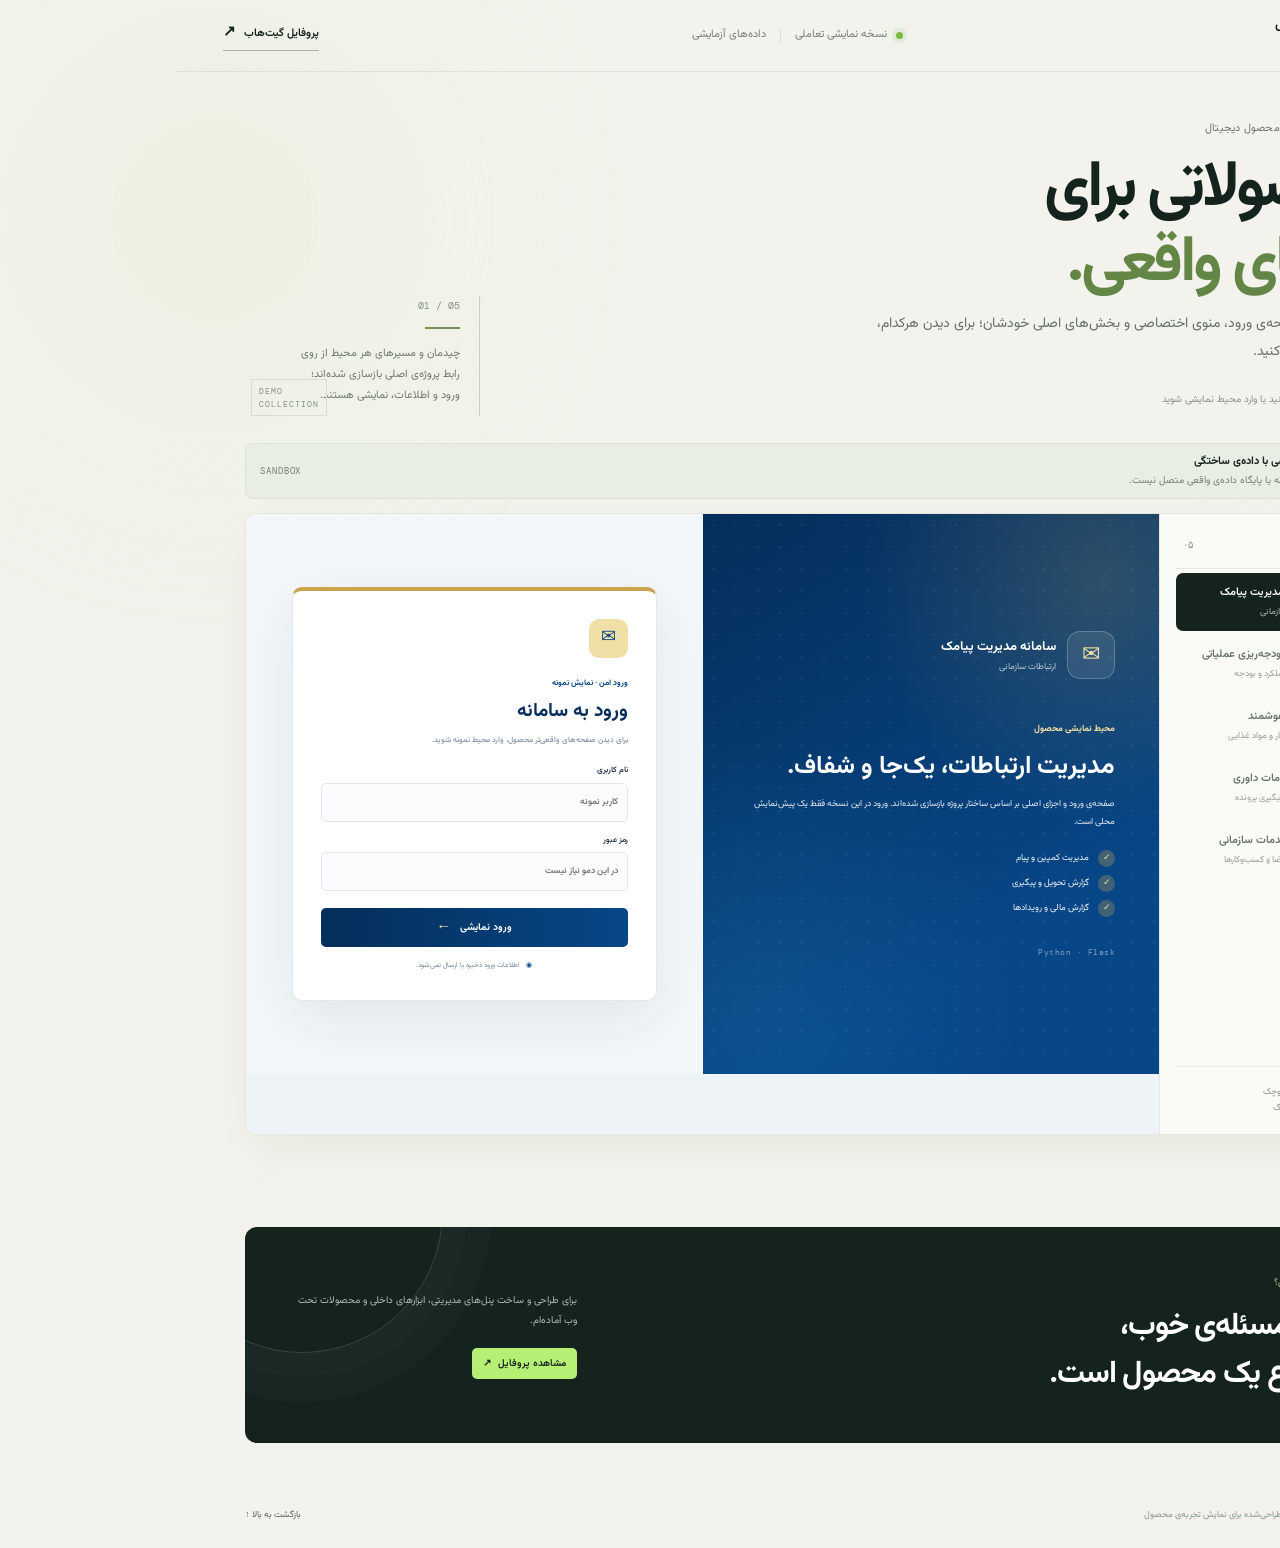
==== index.html @ 7060aea5 "Recreate project-specific portfolio screens" ====
<!doctype html>
<html lang="fa" dir="rtl">
<head>
  <meta charset="utf-8">
  <meta name="viewport" content="width=device-width, initial-scale=1">
  <meta name="theme-color" content="#101a17">
  <meta name="description" content="پنج نمونه دموی تعاملی از داشبورد پیامک، بودجه‌ریزی، عملیات غذا، پیگیری درخواست و پورتال سازمانی.">
  <title>نمونه‌کارهای وب | دموی تعاملی</title>
  <link rel="preconnect" href="https://fonts.googleapis.com">
  <link rel="preconnect" href="https://fonts.gstatic.com" crossorigin>
  <link href="https://fonts.googleapis.com/css2?family=DM+Mono:wght@400;500&family=Vazirmatn:wght@400;500;600;700;800&display=swap" rel="stylesheet">
  <link rel="stylesheet" href="style.css">
</head>
<body>
  <div class="ambient ambient-one"></div><div class="ambient ambient-two"></div>
  <header class="topbar">
    <a class="brand" href="#top" aria-label="صفحه اصلی نمونه‌کارها">
      <span class="brand-mark"><i></i><i></i><i></i></span>
      <span><b>استودیو محصول</b><small>نمونه‌کارهای وب</small></span>
    </a>
    <div class="topbar-meta"><span class="live-dot"></span> نسخه نمایشی تعاملی <span class="top-divider"></span><span>داده‌های آزمایشی</span></div>
    <a class="contact-link" href="https://github.com/mrzroot">پروفایل گیت‌هاب <span>↗</span></a>
  </header>

  <main id="top">
    <section class="intro">
      <div class="intro-copy">
        <div class="eyebrow"><span class="eyebrow-line"></span> طراحی و توسعه محصول دیجیتال</div>
        <h1>محصولاتی برای<br><em>کارهای واقعی.</em></h1>
        <p>پنج محصول با صفحه‌ی ورود، منوی اختصاصی و بخش‌های اصلی خودشان؛ برای دیدن هرکدام، محیطش را انتخاب کنید.</p>
        <div class="intro-foot"><span class="scroll-cue">⌄</span> صفحه‌ی ورود را باز کنید یا وارد محیط نمایشی شوید</div>
      </div>
      <div class="intro-note"><span class="note-index" id="current-index">01 / 05</span><span class="note-rule"></span><p>چیدمان و مسیرهای هر محیط از روی رابط پروژه‌ی اصلی بازسازی شده‌اند؛ ورود و اطلاعات، نمایشی هستند.</p><span class="note-stamp">DEMO<br>COLLECTION</span></div>
    </section>

    <div class="demo-notice"><span class="notice-icon">✳</span><div><b>محیط نمایشی با داده‌ی ساختگی</b><span>به هیچ سامانه یا پایگاه داده‌ی واقعی متصل نیست.</span></div><span class="notice-tag">SANDBOX</span></div>

    <section class="workspace" aria-label="دموهای تعاملی">
      <aside class="project-rail">
        <div class="rail-heading"><span>نمونه‌ها</span><span class="rail-count">۰۵</span></div>
        <nav id="project-nav" aria-label="انتخاب نمونه"></nav>
        <div class="rail-bottom"><span class="rail-star">✳</span><span>یک مجموعه‌ی کوچک<br>از مسئله‌های بزرگ</span></div>
      </aside>
      <section class="showcase" id="showcase" aria-live="polite"></section>
    </section>

    <section class="closing">
      <div><span class="closing-kicker">همکاری بعدی؟</span><h2>یک مسئله‌ی خوب،<br>شروع یک محصول است.</h2></div>
      <div class="closing-side"><p>برای طراحی و ساخت پنل‌های مدیریتی، ابزارهای داخلی و محصولات تحت وب آماده‌ام.</p><a href="https://github.com/mrzroot" class="button button-light">مشاهده پروفایل <span>↗</span></a></div>
    </section>
  </main>
  <footer><span>نمونه‌کارهای وب · ۱۴۰۵</span><span>طراحی‌شده برای نمایش تجربه‌ی محصول</span><a href="#top">بازگشت به بالا ↑</a></footer>
  <script src="app.js"></script>
</body>
</html>
---- style.css ----
:root {
  --ink: #15231f;
  --muted: #77847b;
  --paper: #f3f2ec;
  --line: #e6e8e1;
  --green: #779653;
  --fa: "Vazirmatn", Tahoma, sans-serif;
  --mono: "DM Mono", monospace;
}

* { box-sizing: border-box; }
html { scroll-behavior: smooth; }
body { margin: 0; overflow-x: clip; background: var(--paper); color: var(--ink); font-family: var(--fa); font-size: 14px; line-height: 1.7; }
button, input, select { font: inherit; }
button { color: inherit; }
a { color: inherit; }
.ambient { position: absolute; z-index: -1; pointer-events: none; border-radius: 50%; filter: blur(100px); opacity: .25; }
.ambient-one { width: 430px; height: 430px; background: #d9edc6; top: 5px; left: -175px; }
.ambient-two { width: 320px; height: 320px; background: #dfe9e1; top: 570px; right: -170px; }
.topbar, main, footer { max-width: 1320px; margin-inline: auto; }

.topbar { height: 72px; padding: 0 48px; display: flex; align-items: center; justify-content: space-between; position: relative; z-index: 1; border-bottom: 1px solid rgba(18,32,27,.08); }
.brand { display: flex; gap: 12px; align-items: center; color: var(--ink); text-decoration: none; }
.brand b, .brand small { display: block; }
.brand b { font-size: 13px; line-height: 1.3; }
.brand small { margin-top: 3px; color: var(--muted); font-size: 10px; }
.brand-mark { width: 34px; height: 34px; display: flex; align-items: flex-end; justify-content: center; gap: 3px; padding: 8px; border-radius: 11px; background: var(--ink); }
.brand-mark i { display: block; width: 4px; border-radius: 3px; background: #b5ef74; }
.brand-mark i:nth-child(1) { height: 8px; }
.brand-mark i:nth-child(2) { height: 14px; }
.brand-mark i:nth-child(3) { height: 10px; }
.topbar-meta { display: flex; align-items: center; gap: 9px; color: #718077; font-size: 11px; }
.live-dot { width: 7px; height: 7px; border-radius: 50%; background: #79b841; box-shadow: 0 0 0 4px #e0ebd8; }
.top-divider { width: 1px; height: 14px; margin-inline: 5px; background: #d7ddd4; }
.contact-link { padding-bottom: 5px; border-bottom: 1px solid #a9b5aa; color: var(--ink); font-size: 11px; font-weight: 600; text-decoration: none; }
.contact-link span { margin-right: 5px; font-size: 15px; }

.intro { display: grid; grid-template-columns: 1fr 235px; align-items: end; gap: 50px; padding: 48px 70px 27px; position: relative; }
.eyebrow { display: flex; align-items: center; gap: 9px; color: #6b786e; font-size: 11px; letter-spacing: .02em; }
.eyebrow-line { width: 23px; height: 1px; background: #859485; }
.intro h1 { margin: 13px 0 9px; font-size: clamp(40px,5.2vw,64px); font-weight: 700; letter-spacing: -.055em; line-height: 1.17; }
.intro h1 em { color: #638546; font-style: normal; }
.intro-copy > p { max-width: 520px; margin: 0; color: #647168; font-size: 14px; line-height: 2; }
.intro-foot { display: flex; align-items: center; gap: 10px; margin-top: 16px; color: #879087; font-size: 10px; }
.scroll-cue { color: #68874f; font-size: 20px; }
.intro-note { min-height: 120px; padding: 3px 19px 4px 0; position: relative; border-right: 1px solid #c9d0c7; }
.note-index { display: block; color: #829082; direction: ltr; font: 10px var(--mono); text-align: right; }
.note-rule { display: block; width: 35px; height: 2px; margin: 15px 0; background: #759052; }
.intro-note p { max-width: 165px; margin: 0; color: #6e7a71; font-size: 11px; line-height: 1.9; }
.note-stamp { position: absolute; bottom: 0; left: 6px; padding: 5px 7px; border: 1px solid #d7dcd4; color: #819080; direction: ltr; font: 8px/1.6 var(--mono); letter-spacing: .13em; text-align: left; }
.demo-notice { display: flex; align-items: center; gap: 12px; margin: 0 70px 14px; padding: 9px 14px; border: 1px solid #dce4d7; border-radius: 8px; background: #e9eee4; }
.notice-icon { width: 25px; height: 25px; display: grid; place-items: center; border-radius: 50%; background: #d9e8cb; color: #5f7a43; font-size: 14px; }
.demo-notice b, .demo-notice span { display: block; }
.demo-notice b { font-size: 11px; }
.demo-notice div > span { color: #738070; font-size: 10px; }
.notice-tag { margin-right: auto; color: #718067 !important; font: 9px var(--mono) !important; letter-spacing: .1em; }

.workspace { min-height: 620px; display: grid; grid-template-columns: 225px minmax(0,1fr); overflow: hidden; margin: 0 70px 92px; position: relative; border: 1px solid #e5e7df; border-radius: 12px; background: #fffefa; box-shadow: 0 18px 50px rgba(30,45,34,.045); }
.project-rail { display: flex; flex-direction: column; padding: 22px 16px 18px; border-left: 1px solid var(--line); background: #fafaf6; }
.rail-heading { display: flex; align-items: center; justify-content: space-between; padding: 0 7px 15px; border-bottom: 1px solid var(--line); color: #829087; font-size: 10px; }
.rail-count { direction: ltr; font: 10px var(--mono); }
.project-link { width: 100%; display: flex; align-items: center; gap: 11px; margin-top: 4px; padding: 11px 9px; border: 0; border-radius: 7px; background: none; color: #67736b; cursor: pointer; font: inherit; text-align: right; transition: .18s; }
.project-link:hover { background: #f1f3ed; color: var(--ink); }
.project-link.active { background: var(--ink); color: #fffefa; }
.project-icon { width: 31px; height: 31px; display: grid; flex: 0 0 auto; place-items: center; border-radius: 8px; background: #f0f2eb; font-size: 14px; }
.project-link.active .project-icon { background: #2d3d34; color: #b5ef74; }
.project-link strong, .project-link small { display: block; }
.project-link strong { font-size: 11px; font-weight: 600; }
.project-link small { margin-top: 2px; font-size: 9px; opacity: .68; }
.rail-bottom { display: flex; align-items: center; gap: 10px; margin-top: auto; padding: 17px 7px 0; border-top: 1px solid var(--line); color: #8a968b; font-size: 9px; line-height: 1.8; }
.rail-star { color: #79965b; font-size: 18px; }
.showcase { min-width: 0; padding: 0; background: #fffefa; }

/* Each preview has its own colors, navigation and screen structure, modeled on its source app. */
.product-app { --brand:#074687; --brand-deep:#052e5a; --accent:#c9a44c; --accent-soft:#f0e0a8; --screen:#eef3f8; --panel:#fff; --app-ink:#223143; --app-muted:#718196; --app-line:#e0e7ef; min-height: 620px; overflow: hidden; background: var(--screen); color: var(--app-ink); font-size: 12px; }
.product-app.budget { --brand:#1e3a5f; --brand-deep:#0b1f36; --accent:#c4a35a; --accent-soft:#f4ecd7; --screen:#f4f6f9; --panel:#fff; --app-ink:#1f2937; --app-muted:#687586; --app-line:#e0e5eb; }
.product-app.food { --brand:oklch(.55 .09 185); --brand-deep:oklch(.22 .045 260); --accent:oklch(.78 .12 80); --accent-soft:#f5eedb; --screen:#f4f6f8; --panel:#fff; --app-ink:#202b37; --app-muted:#738091; --app-line:#e0e5eb; }
.product-app.arbitration { --brand:#0b1f36; --brand-deep:#07172a; --accent:#b8972e; --accent-soft:#f7f0dc; --screen:#f4f6f9; --panel:#fff; --app-ink:#202b37; --app-muted:#738091; --app-line:#e0e5eb; }
.product-app.portal { --brand:#315d79; --brand-deep:#1b2e46; --accent:#328f8b; --accent-soft:#e7f1eb; --screen:#f6f6f2; --panel:#fff; --app-ink:#263741; --app-muted:#78858b; --app-line:#e4e7e3; }
.product-header { min-height: 70px; display: flex; align-items: center; gap: 14px; padding: 10px 22px; background: linear-gradient(110deg,var(--brand-deep),var(--brand)); color: #fff; }
.product-brand-copy { min-width: 0; }
.product-brand-copy b, .product-brand-copy small { display: block; }
.product-brand-copy b { font-size: 12px; font-weight: 700; }
.product-brand-copy small { margin-top: 2px; color: #ffffffad; font-size: 9px; }
.product-mark { width: 36px; height: 36px; display: grid; flex: 0 0 auto; place-items: center; border: 1px solid #ffffff3a; border-radius: 10px; background: #ffffff16; color: var(--accent-soft); font-size: 18px; }
.product-header-context { display: flex; align-items: center; gap: 9px; margin-right: auto; }
.top-context-text { color: #ffffffad; font-size: 9px; }
.product-user { display: flex; align-items: center; gap: 8px; margin-right: 16px; }
.product-user b, .product-user small { display: block; }
.product-user b { font-size: 9px; }
.product-user small { color: #ffffffad; font-size: 8px; }
.avatar { width: 28px; height: 28px; display: grid; place-items: center; border-radius: 50%; background: #ffffff20; color: #fff; font-weight: 700; }
.signout-button { margin-right: 8px; padding: 5px 8px; border: 1px solid #ffffff45; border-radius: 5px; background: transparent; color: white; cursor: pointer; font-size: 9px; }
.guest-login { margin-right: auto; }
.app-badge { display: inline-flex; align-items: center; gap: 4px; padding: 4px 8px; border: 1px solid var(--app-line); border-radius: 20px; background: var(--panel); color: var(--app-muted); font-size: 8px; white-space: nowrap; }
.app-badge.demo { border-color: #ffffff36; background: #ffffff14; color: #edf5e9; }
.app-badge.waiting { border-color: #f1e1b9; background: #fff7e7; color: #966d21; }
.sms .product-header { min-height: 80px; border-bottom: 4px solid var(--accent); }
.sms-nav { display: flex; gap: 2px; overflow-x: auto; padding: 0 17px; border-bottom: 1px solid var(--app-line); background: #fff; scrollbar-width: thin; }
.inner-nav-button { display: flex; align-items: center; gap: 8px; border: 0; background: transparent; color: var(--app-muted); cursor: pointer; white-space: nowrap; }
.sms-nav .inner-nav-button { min-height: 45px; padding: 0 13px; border-bottom: 3px solid transparent; font-size: 10px; font-weight: 600; }
.sms-nav .inner-nav-button.selected { border-bottom-color: var(--accent); background: #f8fbfe; color: var(--brand-deep); }
.nav-symbol { width: 17px; display: inline-grid; place-items: center; color: var(--accent); font-size: 12px; }
.internal-layout { display: grid; grid-template-columns: 235px minmax(0,1fr); min-height: 488px; }
.internal-layout:has(.sms-nav) { grid-template-columns: minmax(0,1fr); }
.internal-layout.sms-layout { grid-template-columns: minmax(0,1fr); }
.product-sidebar { display: flex; flex-direction: column; gap: 9px; padding: 16px 12px; border-left: 1px solid var(--app-line); background: #fff; }
.nav-group { padding-bottom: 8px; border-bottom: 1px solid var(--app-line); }
.nav-group h3, .side-caption { margin: 2px 10px 7px; color: var(--app-muted); font-size: 8px; font-weight: 700; }
.product-sidebar .inner-nav-button { width: 100%; min-height: 32px; padding: 6px 9px; border-radius: 5px; text-align: right; font-size: 9px; }
.product-sidebar .inner-nav-button.selected { background: color-mix(in srgb,var(--brand) 9%,white); color: var(--brand); font-weight: 700; }
.product-sidebar .inner-nav-button.selected .nav-symbol { color: var(--brand); }
.sidebar-demo-note { margin-top: auto; padding: 9px; border: 1px solid var(--app-line); border-radius: 6px; background: var(--screen); }
.sidebar-demo-note p { margin: 6px 0 0; color: var(--app-muted); font-size: 8px; line-height: 1.7; }
.food-sidebar { gap: 2px; }
.side-caption { margin-bottom: 7px; }
.internal-main { min-width: 0; padding: 22px; }
.app-page-title { display: flex; align-items: flex-end; justify-content: space-between; gap: 16px; margin-bottom: 17px; }
.page-kicker { color: var(--brand); font-size: 8px; font-weight: 700; }
.app-page-title h1, .public-module h1 { margin: 3px 0; color: var(--brand-deep); font-size: 19px; font-weight: 700; letter-spacing: -.025em; }
.app-page-title p, .public-module > p { margin: 0; color: var(--app-muted); font-size: 9px; }
.page-actions { display: flex; align-items: center; justify-content: flex-end; gap: 6px; flex-wrap: wrap; }
.app-action { display: inline-flex; align-items: center; justify-content: center; gap: 8px; min-height: 31px; padding: 7px 11px; border: 0; border-radius: 5px; background: var(--brand); color: #fff; cursor: pointer; font-size: 9px; font-weight: 600; transition: .15s; }
.app-action:hover { background: var(--brand-deep); transform: translateY(-1px); }
.app-action span { color: var(--accent-soft); font-size: 12px; }
.app-stat-grid { display: grid; grid-template-columns: repeat(4,minmax(0,1fr)); gap: 9px; margin-bottom: 13px; }
.app-stat { min-height: 87px; padding: 10px 12px; overflow: hidden; position: relative; border: 1px solid var(--app-line); border-radius: 6px; background: var(--panel); }
.app-stat > span, .app-stat > b, .app-stat > small { display: block; position: relative; z-index: 1; }
.app-stat > span { color: var(--app-muted); font-size: 8px; }
.app-stat > b { margin-top: 4px; color: var(--brand-deep); font-size: 20px; font-weight: 700; line-height: 1.3; }
.app-stat > small { margin-top: 2px; color: var(--app-muted); font-size: 8px; }
.stat-spark { width: 28px; height: 28px; position: absolute !important; bottom: -12px; left: -5px; border: 6px solid color-mix(in srgb,var(--accent) 25%,white); border-radius: 50%; opacity: .7; }
.spark-1 { left: 14px; bottom: -18px; }
.spark-2 { left: -15px; bottom: 15px; }
.spark-3 { left: 10px; bottom: 5px; }
.app-content-grid { display: grid; grid-template-columns: minmax(0,1.25fr) minmax(220px,.75fr); align-items: start; gap: 12px; }
.app-content-grid.wide-left { grid-template-columns: minmax(0,1.5fr) minmax(220px,.7fr); }
.app-column { display: grid; gap: 12px; }
.app-panel { min-width: 0; overflow: hidden; border: 1px solid var(--app-line); border-radius: 6px; background: var(--panel); }
.app-panel-head { min-height: 39px; display: flex; align-items: center; justify-content: space-between; gap: 8px; padding: 8px 11px; border-bottom: 1px solid var(--app-line); }
.app-panel-head h3 { margin: 0; color: var(--brand-deep); font-size: 9px; font-weight: 700; }
.app-panel-head .app-badge { font-size: 7px; }
.panel-more { border: 0; background: transparent; color: var(--brand); cursor: pointer; font-size: 8px; }
.panel-more span { margin-right: 5px; color: var(--accent); }
.responsive-table { width: 100%; overflow-x: auto; }
table { width: 100%; border-collapse: collapse; text-align: right; white-space: nowrap; }
th, td { padding: 9px 11px; border-bottom: 1px solid var(--app-line); }
th { background: color-mix(in srgb,var(--screen) 62%,white); color: var(--app-muted); font-size: 7px; font-weight: 600; }
td { color: var(--app-ink); font-size: 8px; }
td strong { color: var(--brand-deep); font-weight: 600; }
tbody tr:last-child td { border-bottom: 0; }
.chart-panel { padding-bottom: 9px; }
.chart-summary { display: flex; align-items: baseline; justify-content: space-between; gap: 7px; padding: 10px 11px 0; }
.chart-summary b { color: var(--brand-deep); font-size: 19px; }
.chart-summary span { color: #69814e; font-size: 7px; }
.chart-bars { height: 86px; display: flex; align-items: end; gap: 5px; margin: 9px 12px 0; padding: 0 2px; border-bottom: 1px solid var(--app-line); }
.chart-bars i { flex: 1; min-height: 6px; border-radius: 3px 3px 0 0; background: color-mix(in srgb,var(--brand) 18%,white); }
.chart-bars .bar-1 { background: color-mix(in srgb,var(--accent) 50%,white); }
.chart-bars .bar-2 { background: color-mix(in srgb,var(--brand) 38%,white); }
.chart-bars .bar-3 { background: var(--brand); }
.chart-days { display: flex; justify-content: space-between; padding: 4px 12px 0; color: var(--app-muted); font-size: 7px; }
.quick-kpi { display: grid; gap: 9px; padding: 13px; }
.quick-kpi b { display: flex; justify-content: space-between; color: var(--app-muted); font-size: 8px; }
.quick-kpi strong { color: var(--brand-deep); }
.meter { height: 6px; overflow: hidden; border-radius: 5px; background: var(--screen); }
.meter i { height: 100%; display: block; border-radius: inherit; background: var(--brand); }
.gold-meter i { background: var(--accent); }
.hierarchy { padding-bottom: 13px; }
.tree-row { display: flex; align-items: center; gap: 9px; margin: 9px 13px; padding: 8px; border: 1px solid var(--app-line); border-radius: 5px; background: var(--screen); font-size: 8px; }
.tree-row span { width: 19px; height: 19px; display: grid; place-items: center; border-radius: 50%; background: var(--brand); color: white; font: 8px var(--mono); }
.tree-row b { color: var(--brand-deep); font-weight: 600; }
.tree-row em { margin-right: auto; color: var(--app-muted); font-size: 7px; font-style: normal; }
.level-2 { margin-right: 29px; }.level-3 { margin-right: 46px; }.level-4 { margin-right: 63px; }.level-5 { margin-right: 80px; }
.table-tools { padding: 9px 11px; border-top: 1px solid var(--app-line); }
.sample-footnote { margin-top: 12px; color: var(--app-muted); font-size: 8px; }
.app-footer { display: flex; justify-content: space-between; gap: 12px; padding: 9px 17px; border-top: 1px solid var(--app-line); color: var(--app-muted); font-size: 8px; }
.demo-form { padding-bottom: 13px; }
.form-grid { display: grid; grid-template-columns: repeat(2,minmax(0,1fr)); gap: 10px; padding: 14px; }
.field { display: flex; flex-direction: column; gap: 5px; color: var(--app-ink); font-size: 8px; text-align: right; }
.field input, .field select { width: 100%; min-height: 34px; padding: 7px 9px; border: 1px solid var(--app-line); border-radius: 5px; outline: none; background: #fff; color: var(--app-ink); font-size: 9px; }
.field input:focus, .field select:focus { border-color: var(--accent); box-shadow: 0 0 0 3px color-mix(in srgb,var(--accent) 17%,transparent); }
.demo-form > .app-action { margin-right: 14px; }

.login-screen { min-height: 560px; display: grid; grid-template-columns: 1fr 1fr; background: var(--screen); }
.login-showcase { min-height: 560px; display: flex; flex-direction: column; align-items: flex-start; justify-content: center; padding: 48px 44px; position: relative; overflow: hidden; background: radial-gradient(circle at 12% 88%,#166ca455,transparent 42%),radial-gradient(circle at 88% 12%,#c9a44c33,transparent 38%),linear-gradient(150deg,var(--brand-deep),var(--brand) 73%); color: #fff; }
.login-showcase:before { content: ""; position: absolute; inset: 0; background-image: radial-gradient(rgba(255,255,255,.07) 1px,transparent 1px); background-size: 22px 22px; pointer-events: none; }
.login-showcase > * { position: relative; }
.login-identity { display: flex; align-items: center; gap: 11px; margin-bottom: 43px; }
.login-identity .product-mark { width: 48px; height: 48px; border-radius: 13px; font-size: 22px; }
.login-identity .product-brand-copy b { color: white; font-size: 13px; }
.login-identity .product-brand-copy small { color: #ffffffb3; font-size: 9px; }
.login-eyebrow { color: var(--accent-soft); font-size: 9px; font-weight: 700; }
.login-showcase h2 { max-width: 400px; margin: 9px 0 8px; color: #fff; font-size: 25px; line-height: 1.6; }
.login-showcase > p { max-width: 420px; margin: 0; color: #e5edf2; font-size: 9px; line-height: 2; }
.login-showcase ul { display: grid; gap: 8px; margin: 19px 0 0; padding: 0; list-style: none; color: #f1f5f6; font-size: 9px; }
.login-showcase li { display: flex; align-items: center; gap: 9px; }
.login-showcase li i { width: 17px; height: 17px; display: grid; place-items: center; border-radius: 50%; background: color-mix(in srgb,var(--accent) 30%,transparent); color: var(--accent-soft); font-size: 9px; font-style: normal; }
.login-watermark { margin-top: 30px; color: #ffffff80; direction: ltr; font: 8px var(--mono); letter-spacing: .06em; }
.login-form-side { display: grid; place-items: center; padding: 30px; background: color-mix(in srgb,var(--screen) 70%,white); }
.login-card { width: min(100%,365px); padding: 28px; border: 1px solid var(--app-line); border-top: 4px solid var(--accent); border-radius: 10px; background: white; box-shadow: 0 18px 55px rgba(20,39,61,.08); }
.login-card-icon { width: 39px; height: 39px; display: grid; place-items: center; margin-bottom: 14px; border-radius: 10px; background: var(--accent-soft); color: var(--brand); font-size: 18px; }
.form-kicker { color: var(--brand); font-size: 8px; font-weight: 700; }
.login-card h2 { margin: 4px 0; color: var(--brand-deep); font-size: 19px; }
.form-subtitle { margin: 0 0 17px; color: var(--app-muted); font-size: 8px; line-height: 1.8; }
.login-card .field { gap: 5px; margin-top: 12px; font-size: 8px; font-weight: 600; }
.login-card .field input { min-height: 39px; background: #fbfcfd; font-size: 9px; }
.remember-line { display: flex; align-items: center; gap: 6px; margin: 12px 0; color: var(--app-muted); font-size: 8px; }
.remember-line a { margin-right: auto; color: var(--brand); text-decoration: none; }
.remember-line input { accent-color: var(--brand); }
.app-primary { width: 100%; min-height: 39px; display: flex; align-items: center; justify-content: center; gap: 9px; margin-top: 17px; border: 0; border-radius: 5px; background: linear-gradient(90deg,var(--brand-deep),var(--brand)); color: #fff; cursor: pointer; font-size: 10px; font-weight: 700; }
.app-primary span { color: var(--accent-soft); font-size: 15px; }
.login-safe { display: flex; justify-content: center; gap: 6px; margin-top: 13px; color: var(--app-muted); font-size: 7px; }
.login-safe span { color: var(--brand); }
.login-mobile-brand { display: none; }
.text-button { width: 100%; margin-top: 12px; border: 0; background: transparent; color: var(--brand); cursor: pointer; font-size: 8px; }
.budget .login-showcase { background: radial-gradient(circle at 15% 90%,#9b813c3a,transparent 38%),linear-gradient(150deg,#0b1f36,#1e3a5f 70%,#31577b); }
.budget .login-form-side { background: #f4f6f9; }
.food .login-showcase { background: radial-gradient(circle at 80% 15%,#b8a05e3a,transparent 35%),linear-gradient(155deg,#13242d,#174f54 80%); }

.public-nav { display: flex; align-items: center; gap: 2px; min-height: 48px; overflow-x: auto; padding: 4px 14px; border-bottom: 1px solid var(--app-line); background: #fff; scrollbar-width: thin; }
.public-nav-link { flex: 0 0 auto; padding: 8px 10px; border: 0; border-radius: 4px; background: transparent; color: var(--app-muted); cursor: pointer; font-size: 8px; white-space: nowrap; }
.public-nav-link:hover, .public-nav-link.active { background: var(--accent-soft); color: var(--brand-deep); }
.public-nav-login, .public-nav-cta, .portal-login { flex: 0 0 auto; padding: 7px 10px; border: 1px solid var(--accent); border-radius: 5px; background: white; color: var(--brand); cursor: pointer; font-size: 8px; white-space: nowrap; }
.public-nav-login { margin-right: auto; }
.public-nav-cta, .portal-login { border-color: var(--brand); background: var(--brand); color: white; }
.public-page { min-height: 445px; }
.app-footer { margin-top: auto; }
.arbitration .product-header { min-height: 58px; }
.arbitration-nav { padding-inline: 12px; }
.portal .product-header { min-height: 74px; }
.portal-nav { display: flex; align-items: center; gap: 3px; min-height: 50px; overflow: visible; padding: 3px 13px; border-bottom: 1px solid var(--app-line); background: #fff; }
.mega-group { position: relative; }
.mega-group summary { padding: 8px 9px; border-radius: 4px; color: var(--app-ink); cursor: pointer; font-size: 8px; list-style: none; white-space: nowrap; }
.mega-group summary::-webkit-details-marker { display: none; }
.mega-group summary span { margin-right: 4px; color: var(--accent); }
.mega-group[open] summary { background: var(--accent-soft); color: var(--brand); }
.mega-menu { min-width: 250px; max-height: 290px; overflow-y: auto; position: absolute; z-index: 4; top: 35px; right: 0; padding: 9px; border: 1px solid var(--app-line); border-radius: 6px; background: white; box-shadow: 0 14px 30px #14222c20; }
.mega-menu > b { display: block; padding: 5px 7px 7px; color: var(--brand); font-size: 9px; }
.mega-menu button { width: 100%; display: flex; align-items: center; justify-content: space-between; gap: 14px; padding: 7px; border: 0; border-radius: 4px; background: transparent; color: var(--app-ink); cursor: pointer; font-size: 8px; text-align: right; }
.mega-menu button:hover { background: var(--screen); }
.mega-menu button span { color: var(--accent); }
.portal-login { margin-right: auto; }
.portal .public-page { padding: 0 20px 25px; }
.arbitration .public-page { padding: 0 17px 22px; }
.arbitration-hero { min-height: 300px; display: grid; grid-template-columns: 1.15fr .85fr; position: relative; overflow: hidden; background: var(--brand-deep); color: white; }
.hero-copy { align-self: center; padding: 35px 34px; position: relative; z-index: 1; }
.hero-kicker, .portal-kicker { color: var(--accent); font-size: 8px; font-weight: 700; letter-spacing: .04em; }
.hero-copy h1, .portal-hero h1 { margin: 7px 0 9px; color: white; font-size: clamp(23px,3vw,36px); line-height: 1.5; letter-spacing: -.04em; }
.hero-copy h1 em { color: #d5bb70; font-style: normal; }
.hero-copy > p, .portal-hero-copy > p { max-width: 380px; margin: 0; color: #d3dce3; font-size: 9px; line-height: 2; }
.hero-actions { display: flex; align-items: center; gap: 8px; flex-wrap: wrap; margin-top: 17px; }
.gold-button, .outline-button, .portal-hero-button, .portal-hero-secondary { min-height: 33px; padding: 7px 12px; border: 1px solid var(--accent); border-radius: 4px; cursor: pointer; font-size: 8px; }
.gold-button, .portal-hero-button { background: var(--accent); color: var(--brand-deep); font-weight: 700; }
.outline-button, .portal-hero-secondary { background: transparent; color: white; }
.hero-caption { margin-top: 19px; color: #ffffff82; font-size: 7px; }
.hero-visual { min-height: 300px; display: grid; place-items: center; position: relative; overflow: hidden; background: linear-gradient(145deg,#102d46,#163a59); }
.hero-visual:before, .hero-visual:after { content: ""; width: 280px; height: 280px; position: absolute; border: 1px solid #b8972e36; border-radius: 50%; }
.hero-visual:after { width: 220px; height: 220px; }
.hero-arch { width: 146px; height: 188px; display: flex; align-items: center; justify-content: center; position: relative; z-index: 1; border: 1px solid #d0b15499; border-radius: 80px 80px 5px 5px; background: linear-gradient(165deg,#ffffff10,#ffffff02); color: #e8d693; }
.hero-arch > span { font: 11px/1.8 var(--mono); letter-spacing: .15em; text-align: center; }
.hero-arch > i { width: 44px; height: 1px; position: absolute; top: 50%; background: var(--accent); }
.hero-arch > b { position: absolute; top: 23px; right: -15px; width: 29px; height: 29px; display: grid; place-items: center; border: 1px solid var(--accent); border-radius: 50%; background: var(--brand-deep); font: 8px var(--mono); }
.hero-arch > small { position: absolute; bottom: 18px; color: #ffffffa6; font: 7px var(--fa); }
.hero-visual-tag { position: absolute; left: 23px; bottom: 26px; color: #ffffff88; font-size: 8px; line-height: 1.8; }
.hero-visual-tag b { color: white; }
.public-stat-row { padding: 12px 0 10px; }
.public-stat-row .app-stat { min-height: 74px; border: 0; border-radius: 0; background: transparent; }
.public-stat-row .app-stat + .app-stat { border-right: 1px solid var(--app-line); }
.public-intro { display: grid; grid-template-columns: 1fr 1fr; gap: 25px; padding: 17px 18px; border-top: 1px solid var(--app-line); }
.public-intro h2, .section-heading h2 { margin: 4px 0 0; color: var(--brand-deep); font-size: 18px; line-height: 1.6; }
.public-intro p { margin: 0 0 7px; color: var(--app-muted); font-size: 8px; line-height: 2; }
.inline-link { padding: 3px 0; border: 0; background: transparent; color: var(--brand); cursor: pointer; font-size: 8px; font-weight: 700; }
.portal-hero { min-height: 276px; display: grid; grid-template-columns: 1.05fr .95fr; overflow: hidden; margin-top: 14px; border-radius: 7px; background: linear-gradient(110deg,#102b3a,#17475a 65%,#245c69); color: white; }
.portal-hero-copy { align-self: center; padding: 30px 31px; position: relative; z-index: 1; }
.portal-hero h1 { font-size: clamp(23px,3vw,34px); }
.portal-hero h1 em { color: #cde8de; font-style: normal; }
.portal-hero .hero-actions { margin-top: 15px; }
.portal-hero-secondary { border-color: #ffffff59; }
.portal-hero-art { display: grid; place-items: center; position: relative; overflow: hidden; background: radial-gradient(circle at 50% 50%,#318b8a55,transparent 55%); }
.art-grid { position: absolute; inset: 0; opacity: .17; background-image: linear-gradient(#ffffff33 1px,transparent 1px),linear-gradient(90deg,#ffffff33 1px,transparent 1px); background-size: 34px 34px; mask-image: radial-gradient(ellipse,#000 15%,transparent 76%); }
.portal-orb { position: absolute; border: 1px solid #d0b15488; border-radius: 50%; }
.orb-a { width: 188px; height: 188px; }
.orb-b { width: 142px; height: 142px; border-color: #d7f3e766; }
.orb-c { width: 72px; height: 72px; background: #b3d9cf22; box-shadow: 0 0 50px #a3d8c366; }
.portal-art-label { position: relative; z-index: 1; color: #dcebe8; font-size: 16px; line-height: 1.6; text-align: center; }
.portal-art-label small, .portal-art-label b { display: block; }
.portal-art-label small { margin-bottom: 8px; color: #d0b154; direction: ltr; font: 7px var(--mono); letter-spacing: .15em; }
.portal-art-label b { font-weight: 600; }
.portal-shortcuts { display: grid; grid-template-columns: repeat(4,1fr); gap: 8px; margin: 12px 0 24px; }
.shortcut-card { min-height: 55px; display: flex; align-items: center; gap: 8px; padding: 9px; border: 1px solid var(--app-line); border-radius: 5px; background: white; cursor: pointer; text-align: right; }
.shortcut-card i { width: 27px; height: 27px; display: grid; place-items: center; border-radius: 5px; background: var(--accent-soft); color: var(--brand); font-size: 13px; font-style: normal; }
.shortcut-card span { color: var(--app-ink); font-size: 8px; }
.shortcut-card b { margin-right: auto; color: var(--accent); font-size: 11px; }
.portal-news { padding-bottom: 12px; }
.section-heading { display: flex; align-items: end; justify-content: space-between; gap: 10px; margin-bottom: 9px; }
.section-heading h2 { font-size: 15px; }
.public-cards { display: grid; grid-template-columns: repeat(3,minmax(0,1fr)); gap: 9px; margin-top: 16px; }
.public-card { min-width: 0; padding: 13px; border: 1px solid var(--app-line); border-radius: 6px; background: white; }
.public-card > span { color: var(--brand); font-size: 7px; }
.public-card h3 { margin: 7px 0 4px; color: var(--brand-deep); font-size: 10px; }
.public-card p { margin: 0 0 7px; color: var(--app-muted); font-size: 8px; line-height: 1.9; }
.public-module { max-width: 900px; margin: 0 auto; padding: 25px 10px; }
.public-module h1 { font-size: 22px; }
.public-module > p { margin: 3px 0 14px; font-size: 9px; line-height: 1.9; }
.public-module > .app-panel { margin-top: 14px; }
.public-module .app-stat-grid { margin: 14px 0; }
.public-module .app-content-grid { margin-top: 14px; }
.public-form { max-width: 480px; display: grid; gap: 10px; padding: 16px; }
.public-form .field { gap: 5px; }
.public-form .field input { min-height: 37px; }
.public-form .app-action { justify-self: start; margin-top: 4px; }
.fee-layout { display: grid; grid-template-columns: 1fr 1fr; gap: 12px; }
.fee-layout .demo-form { display: grid; gap: 12px; padding: 15px; }
.fee-result { display: flex; flex-direction: column; align-items: center; justify-content: center; min-height: 145px; color: var(--app-muted); text-align: center; }
.fee-result strong { margin: 7px 0; color: var(--brand); font-size: 23px; }
.fee-result small { max-width: 210px; font-size: 8px; }
.public-module .app-page-title { margin-top: 5px; }
.public-module .app-content-grid .app-panel { align-self: start; }
.public-module .page-actions { margin-top: 12px; }

.workspace-toast { position: fixed; z-index: 10; bottom: 25px; left: 50%; padding: 10px 17px; border-radius: 6px; background: #15221c; color: white; font-size: 10px; opacity: 0; pointer-events: none; box-shadow: 0 8px 24px #14221c33; transform: translate(-50%,15px); transition: .22s; }
.workspace-toast.show { opacity: 1; transform: translate(-50%,0); }
.closing { display: grid; grid-template-columns: 1fr 280px; align-items: center; gap: 40px; overflow: hidden; margin: 0 70px 65px; padding: 44px 52px; position: relative; border-radius: 12px; background: var(--ink); color: white; }
.closing:after { content: ""; width: 280px; height: 280px; position: absolute; top: -156px; left: -84px; border: 1px solid #38463c; border-radius: 50%; box-shadow: 0 0 0 24px #ffffff04,0 0 0 49px #ffffff04; }
.closing-kicker { color: #accc89; font-size: 10px; }
.closing h2 { margin: 8px 0 0; font-size: 31px; letter-spacing: -.04em; line-height: 1.55; }
.closing-side { position: relative; z-index: 1; }
.closing-side p { margin: 0 0 17px; color: #b0bbb1; font-size: 10px; line-height: 2; }
.button { display: inline-flex; align-items: center; justify-content: center; gap: 7px; padding: 8px 11px; border: 0; border-radius: 5px; cursor: pointer; font: 600 10px var(--fa); }
.button-light { background: #b5ef74; color: var(--ink); text-decoration: none; }
footer { display: flex; align-items: center; gap: 24px; padding: 0 70px 25px; color: #8b958b; font-size: 9px; }
footer a { margin-right: auto; color: #57665a; text-decoration: none; }

@media (max-width: 1000px) {
  .topbar { padding-inline: 26px; }
  .intro { padding: 62px 35px 36px; }
  .demo-notice { margin-inline: 35px; }
  .workspace { margin-inline: 35px; grid-template-columns: 185px minmax(0,1fr); }
  .project-rail { padding-inline: 12px; }
  .internal-layout { grid-template-columns: 200px minmax(0,1fr); }
  .internal-main { padding: 17px; }
  .app-stat-grid { grid-template-columns: repeat(2,minmax(0,1fr)); }
  .closing { margin-inline: 35px; padding: 38px; }
  footer { padding-inline: 35px; }
}

@media (max-width: 720px) {
  .topbar { height: 68px; padding-inline: 18px; }
  .topbar-meta { display: none; }
  .contact-link { font-size: 10px; }
  .intro { display: block; padding: 48px 22px 27px; }
  .intro h1 { font-size: 51px; }
  .intro-copy > p { font-size: 12px; }
  .intro-note { display: none; }
  .demo-notice { margin: 0 16px 15px; padding: 10px 11px; }
  .demo-notice div > span { font-size: 9px; }
  .workspace { display: block; min-height: 0; margin: 0 12px 58px; }
  .project-rail { padding: 10px 12px 8px; border: 0; border-bottom: 1px solid var(--line); }
  .rail-heading, .rail-bottom { display: none; }
  #project-nav { display: flex; gap: 5px; overflow: auto; scrollbar-width: none; }
  #project-nav::-webkit-scrollbar { display: none; }
  .project-link { width: auto; flex: 0 0 auto; gap: 7px; margin: 0; padding: 7px 9px; }
  .project-icon { width: 27px; height: 27px; font-size: 12px; }
  .project-link strong { font-size: 9px; }
  .project-link small { display: none; }
  .product-app { min-height: 600px; }
  .product-header { min-height: 61px; gap: 8px; padding-inline: 12px; }
  .product-mark { width: 31px; height: 31px; }
  .product-brand-copy b { font-size: 9px; }
  .product-brand-copy small { font-size: 7px; }
  .top-context-text, .product-user small { display: none; }
  .product-user { margin-right: 3px; }
  .product-user b { font-size: 8px; }
  .avatar { width: 24px; height: 24px; }
  .signout-button { margin-right: 1px; padding: 4px 6px; font-size: 7px; }
  .guest-login { margin-right: auto; }
  .app-badge { padding: 3px 6px; font-size: 7px; }
  .sms-nav { padding-inline: 6px; }
  .sms-nav .inner-nav-button { min-height: 40px; gap: 5px; padding-inline: 8px; font-size: 8px; }
  .internal-layout { grid-template-columns: minmax(0,1fr); }
  .product-sidebar { display: flex; flex-direction: row; gap: 4px; overflow-x: auto; padding: 8px; border-left: 0; border-bottom: 1px solid var(--app-line); scrollbar-width: thin; }
  .nav-group { display: contents; }
  .nav-group h3, .side-caption, .sidebar-demo-note { display: none; }
  .product-sidebar .inner-nav-button { width: auto; min-height: 30px; flex: 0 0 auto; gap: 5px; padding: 5px 7px; font-size: 8px; }
  .product-sidebar .nav-symbol { width: 12px; }
  .internal-main { padding: 14px 11px; }
  .app-page-title { align-items: flex-start; flex-direction: column; gap: 8px; }
  .app-page-title h1 { font-size: 16px; }
  .app-content-grid, .app-content-grid.wide-left { grid-template-columns: minmax(0,1fr); }
  .app-stat-grid { gap: 6px; }
  .app-stat { min-height: 72px; padding: 8px; }
  .app-stat > b { font-size: 17px; }
  .login-screen { min-height: 0; grid-template-columns: minmax(0,1fr); }
  .login-showcase { min-height: 218px; padding: 20px; }
  .login-identity { margin-bottom: 19px; }
  .login-identity .product-mark { width: 37px; height: 37px; font-size: 16px; }
  .login-showcase h2 { margin: 5px 0; font-size: 18px; }
  .login-showcase > p { max-width: 480px; font-size: 8px; }
  .login-showcase ul { grid-template-columns: repeat(3,1fr); gap: 6px; margin-top: 10px; font-size: 7px; }
  .login-showcase li { gap: 5px; }
  .login-showcase li i { width: 14px; height: 14px; flex: 0 0 auto; font-size: 7px; }
  .login-watermark { margin-top: 11px; font-size: 7px; }
  .login-form-side { padding: 15px; }
  .login-card { padding: 21px; }
  .public-nav { min-height: 42px; padding-inline: 5px; }
  .public-nav-link { padding: 7px; font-size: 7px; }
  .public-nav-login, .public-nav-cta, .portal-login { padding: 6px 7px; font-size: 7px; }
  .portal-nav { gap: 0; overflow-x: auto; padding: 3px 5px; }
  .mega-group summary { padding: 7px 6px; font-size: 7px; }
  .mega-menu { position: fixed; top: 145px; right: 14px; left: 14px; max-height: 62vh; }
  .portal .public-page, .arbitration .public-page { padding-inline: 10px; }
  .arbitration-hero, .portal-hero { min-height: 0; grid-template-columns: 1fr; }
  .hero-copy, .portal-hero-copy { padding: 23px 19px; }
  .hero-copy h1, .portal-hero h1 { font-size: 25px; }
  .hero-visual { min-height: 180px; }
  .hero-arch { width: 105px; height: 130px; }
  .hero-visual:before { width: 210px; height: 210px; }
  .hero-visual:after { width: 165px; height: 165px; }
  .portal-hero-art { min-height: 171px; }
  .orb-a { width: 145px; height: 145px; }.orb-b { width: 112px; height: 112px; }
  .portal-shortcuts { grid-template-columns: repeat(2,1fr); }
  .public-cards { grid-template-columns: minmax(0,1fr); }
  .public-intro, .fee-layout { grid-template-columns: minmax(0,1fr); gap: 12px; }
  .closing { display: block; margin: 0 12px 45px; padding: 30px 24px; }
  .closing h2 { font-size: 26px; }
  .closing-side { margin-top: 15px; }
  footer { flex-wrap: wrap; gap: 10px; padding: 0 18px 20px; font-size: 8px; }
  footer a { margin-right: auto; }
}

@media (max-width: 390px) {
  .project-link { padding: 6px; }
  .project-link strong { font-size: 8px; }
  .project-icon { width: 24px; height: 24px; }
  .login-showcase ul { grid-template-columns: 1fr; }
  .login-showcase { min-height: 248px; }
  .login-card { padding: 18px; }
  th, td { padding: 8px; }
}
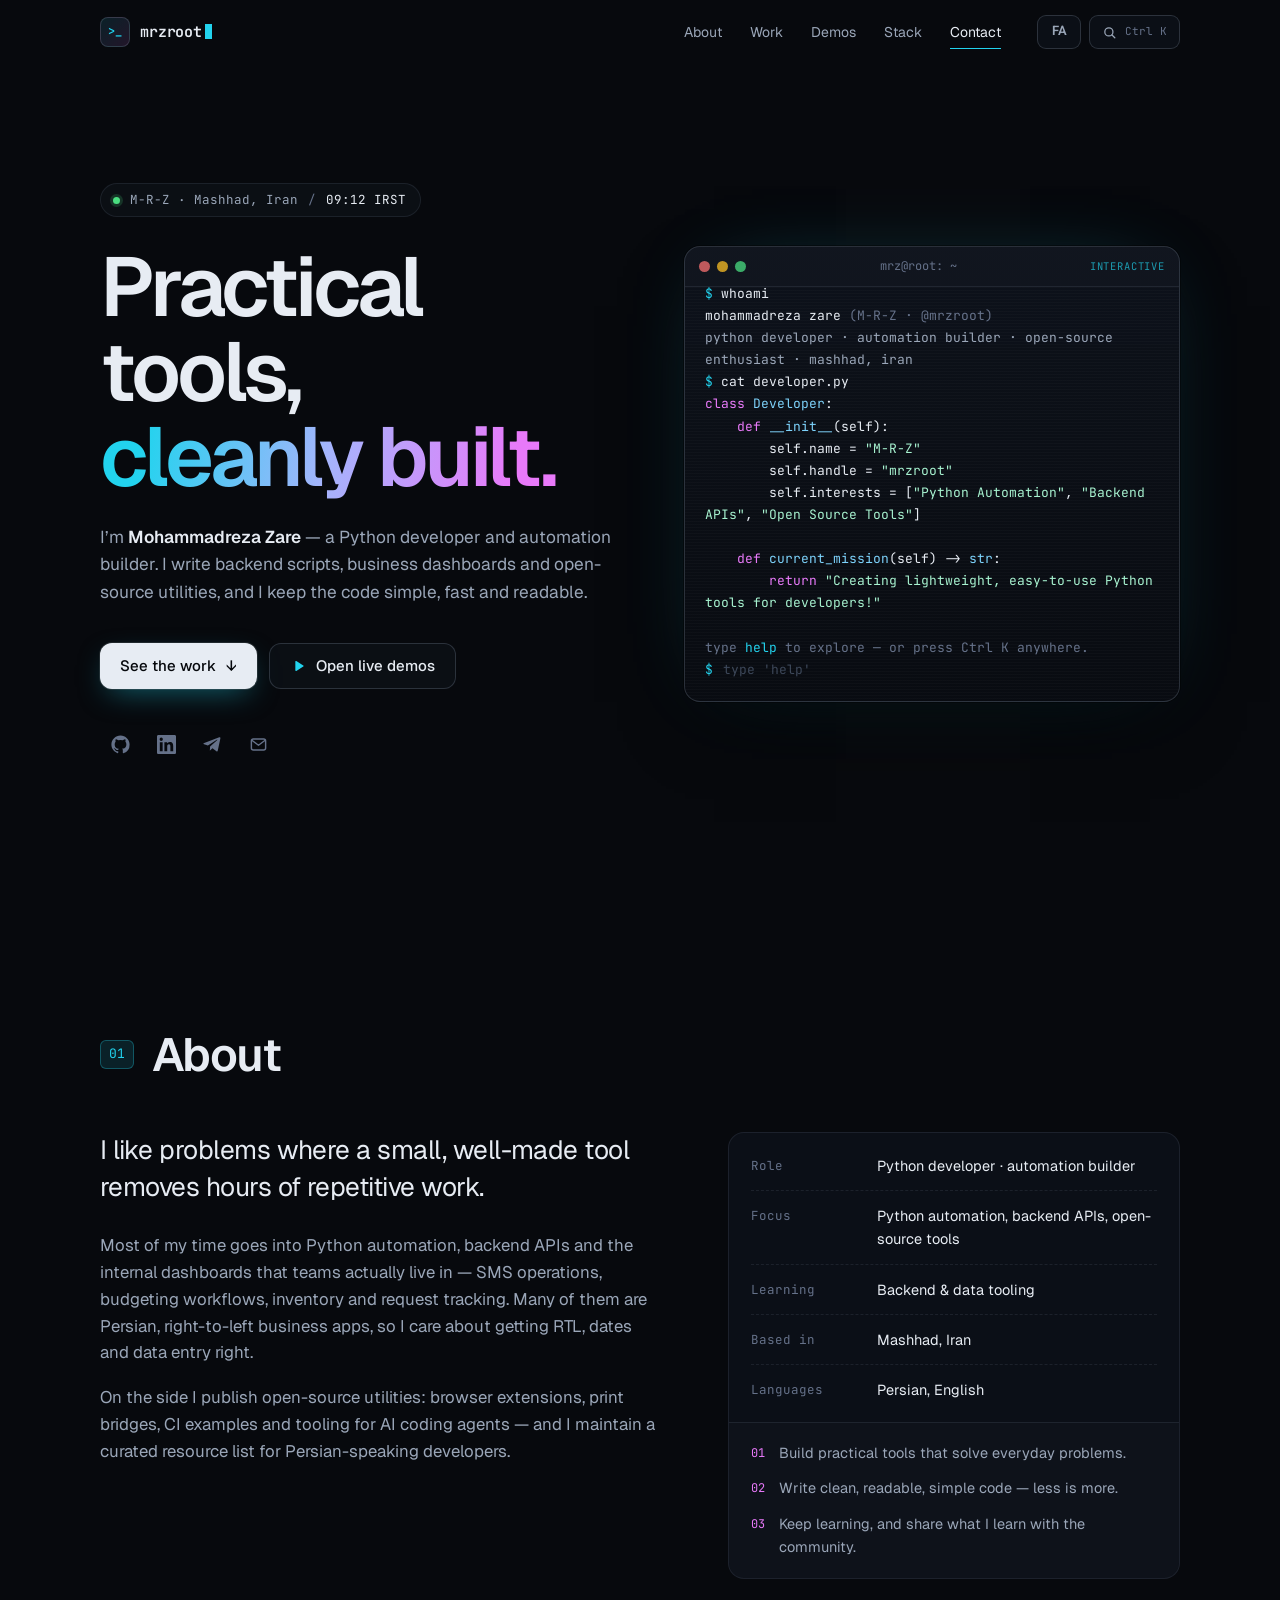
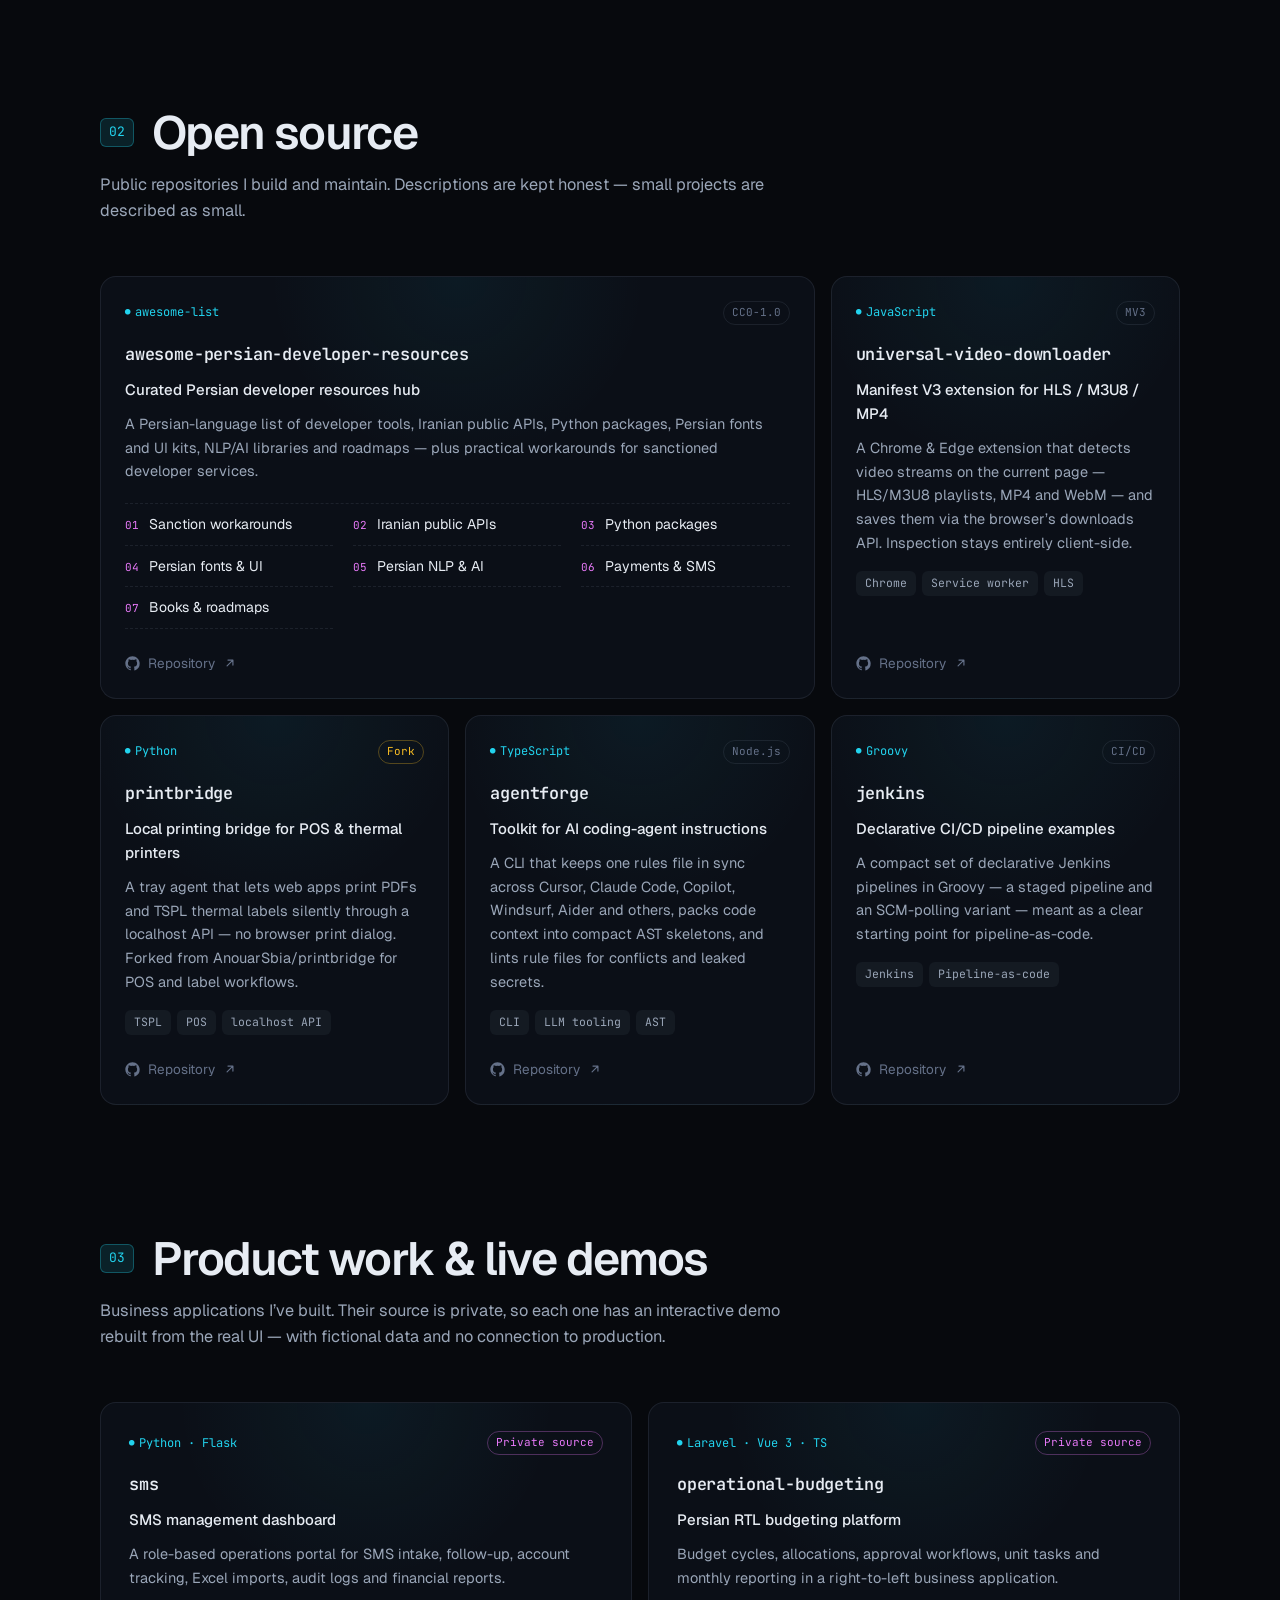
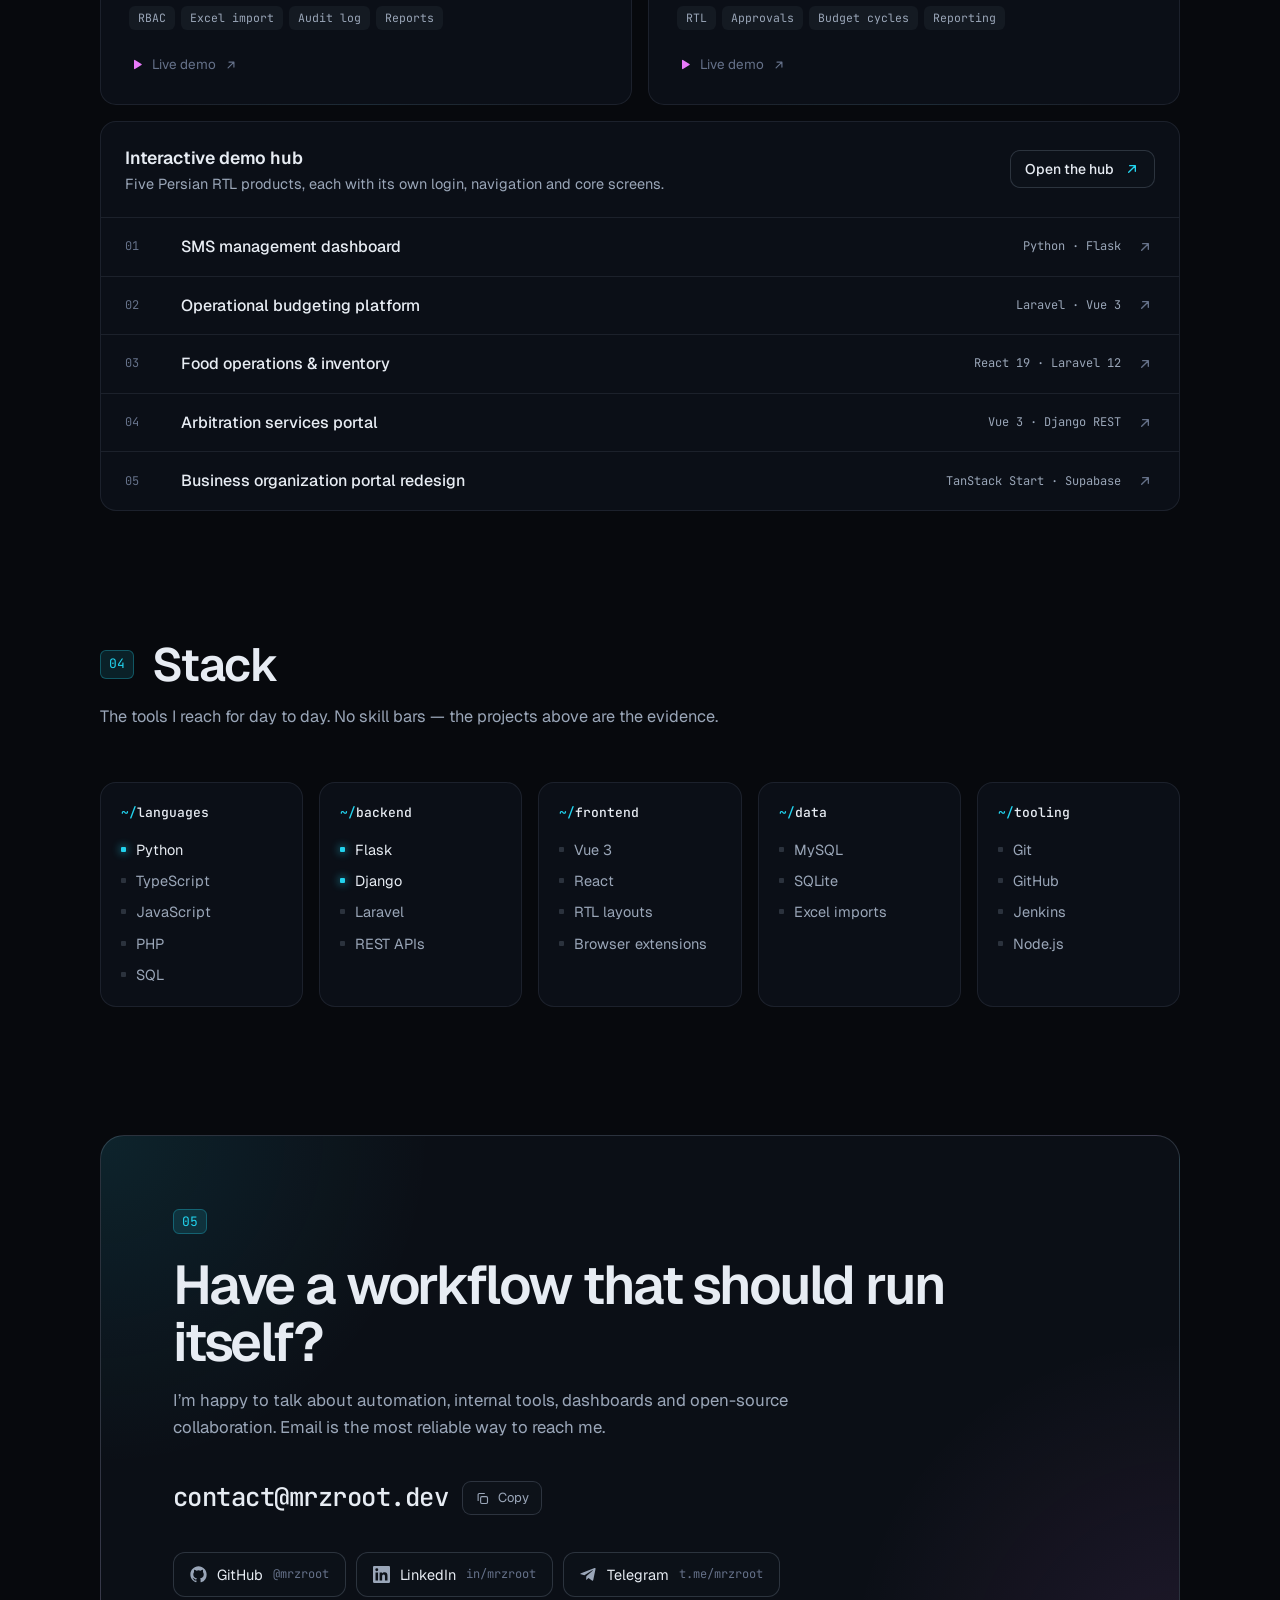
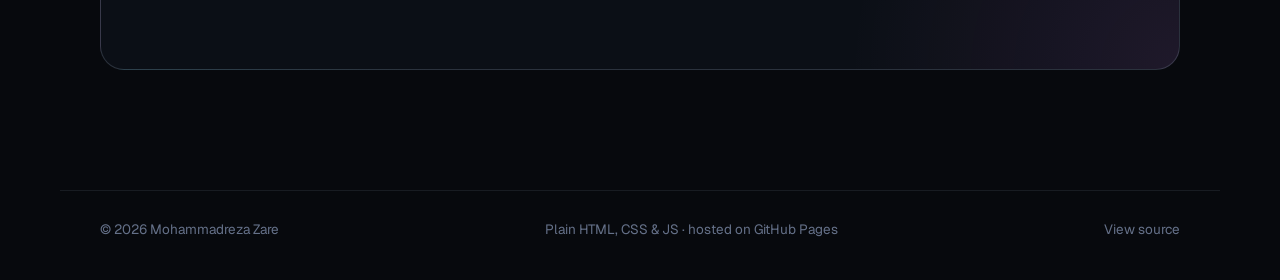
==== commit 5a08708e: "Add terminal-styled portfolio site with EN/FA toggle, command palette and 404 page Co-authored-by: m" ====
--- a/index.html
+++ b/index.html
@@ -1,55 +1,333 @@
 <!doctype html>
-<html lang="fa" dir="rtl">
+<html lang="en" dir="ltr">
 <head>
   <meta charset="utf-8">
-  <meta name="viewport" content="width=device-width, initial-scale=1">
-  <meta name="theme-color" content="#101a17">
-  <meta name="description" content="پنج نمونه دموی تعاملی از داشبورد پیامک، بودجه‌ریزی، عملیات غذا، پیگیری درخواست و پورتال سازمانی.">
-  <title>نمونه‌کارهای وب | دموی تعاملی</title>
+  <meta name="viewport" content="width=device-width, initial-scale=1, viewport-fit=cover">
+  <script>
+    (function () {
+      document.documentElement.classList.add('js');
+      var q = new URLSearchParams(location.search);
+      if (q.has('project') || q.has('screen')) location.replace('demos/' + location.search + location.hash);
+    })();
+  </script>
+  <title>Mohammadreza Zare · mrzroot — Python developer &amp; automation builder</title>
+  <meta name="description" content="Portfolio of Mohammadreza Zare (M-R-Z, @mrzroot): Python developer, automation builder and open-source enthusiast in Mashhad, Iran. Projects, live demos, stack and contact.">
+  <meta name="author" content="Mohammadreza Zare">
+  <meta name="theme-color" content="#07090d">
+  <meta name="color-scheme" content="dark">
+  <link rel="canonical" href="https://mrzroot.github.io/website-portfolio-demos/">
+  <link rel="icon" href="assets/favicon.svg" type="image/svg+xml">
+
+  <meta property="og:type" content="website">
+  <meta property="og:title" content="Mohammadreza Zare · mrzroot">
+  <meta property="og:description" content="Python developer, automation builder and open-source enthusiast. Practical tools, cleanly built.">
+  <meta property="og:url" content="https://mrzroot.github.io/website-portfolio-demos/">
+  <meta property="og:image" content="https://mrzroot.github.io/website-portfolio-demos/assets/og.png">
+  <meta name="twitter:card" content="summary_large_image">
+
   <link rel="preconnect" href="https://fonts.googleapis.com">
   <link rel="preconnect" href="https://fonts.gstatic.com" crossorigin>
-  <link href="https://fonts.googleapis.com/css2?family=DM+Mono:wght@400;500&family=Vazirmatn:wght@400;500;600;700;800&display=swap" rel="stylesheet">
-  <link rel="stylesheet" href="style.css">
+  <link href="https://fonts.googleapis.com/css2?family=Geist:wght@400;500;600;700&family=JetBrains+Mono:wght@400;500;600&family=Vazirmatn:wght@400;500;600;700&display=swap" rel="stylesheet">
+  <link rel="stylesheet" href="assets/site.css">
+
+  <script type="application/ld+json">
+  {
+    "@context": "https://schema.org",
+    "@type": "Person",
+    "name": "Mohammadreza Zare",
+    "alternateName": ["M-R-Z", "mrzroot"],
+    "jobTitle": "Python Developer",
+    "email": "mailto:contact@mrzroot.dev",
+    "address": { "@type": "PostalAddress", "addressLocality": "Mashhad", "addressCountry": "IR" },
+    "url": "https://mrzroot.github.io/website-portfolio-demos/",
+    "sameAs": ["https://github.com/mrzroot", "https://www.linkedin.com/in/mrzroot", "https://t.me/mrzroot"],
+    "knowsAbout": ["Python", "Flask", "Django", "Laravel", "Vue", "React", "TypeScript", "MySQL", "SQLite", "Git", "Automation"]
+  }
+  </script>
 </head>
 <body>
-  <div class="ambient ambient-one"></div><div class="ambient ambient-two"></div>
-  <header class="topbar">
-    <a class="brand" href="#top" aria-label="صفحه اصلی نمونه‌کارها">
-      <span class="brand-mark"><i></i><i></i><i></i></span>
-      <span><b>استودیو محصول</b><small>نمونه‌کارهای وب</small></span>
-    </a>
-    <div class="topbar-meta"><span class="live-dot"></span> نسخه نمایشی تعاملی <span class="top-divider"></span><span>داده‌های آزمایشی</span></div>
-    <a class="contact-link" href="https://github.com/mrzroot">پروفایل گیت‌هاب <span>↗</span></a>
+  <svg width="0" height="0" style="position:absolute" aria-hidden="true">
+    <symbol id="i-github" viewBox="0 0 24 24"><path fill="currentColor" d="M12 .5C5.73.5.5 5.74.5 12.02c0 5.08 3.29 9.39 7.86 10.91.58.11.79-.25.79-.56v-2c-3.2.7-3.87-1.37-3.87-1.37-.52-1.33-1.28-1.69-1.28-1.69-1.04-.71.08-.7.08-.7 1.15.08 1.76 1.19 1.76 1.19 1.03 1.76 2.69 1.25 3.35.96.1-.75.4-1.25.73-1.54-2.55-.29-5.24-1.28-5.24-5.69 0-1.26.45-2.29 1.19-3.1-.12-.29-.52-1.46.11-3.05 0 0 .97-.31 3.17 1.18a11 11 0 0 1 5.77 0c2.2-1.49 3.17-1.18 3.17-1.18.63 1.59.23 2.76.11 3.05.74.81 1.19 1.84 1.19 3.1 0 4.42-2.69 5.39-5.25 5.68.41.36.78 1.06.78 2.14v3.17c0 .31.21.68.8.56A11.53 11.53 0 0 0 23.5 12C23.5 5.74 18.27.5 12 .5z"/></symbol>
+    <symbol id="i-linkedin" viewBox="0 0 24 24"><path fill="currentColor" d="M20.45 20.45h-3.56v-5.57c0-1.33-.02-3.04-1.85-3.04-1.85 0-2.14 1.45-2.14 2.94v5.67H9.35V9h3.41v1.56h.05c.48-.9 1.64-1.85 3.37-1.85 3.6 0 4.27 2.37 4.27 5.46v6.28zM5.34 7.43a2.06 2.06 0 1 1 0-4.13 2.06 2.06 0 0 1 0 4.13zM7.12 20.45H3.56V9h3.56v11.45zM22.22 0H1.77C.79 0 0 .77 0 1.73v20.54C0 23.23.79 24 1.77 24h20.45c.98 0 1.78-.77 1.78-1.73V1.73C24 .77 23.2 0 22.22 0z"/></symbol>
+    <symbol id="i-telegram" viewBox="0 0 24 24"><path fill="currentColor" d="M21.94 4.3 18.7 19.6c-.24 1.08-.88 1.34-1.79.84l-4.93-3.64-2.38 2.29c-.26.26-.48.48-.99.48l.35-5.02 9.14-8.26c.4-.35-.09-.55-.62-.2L6.18 13.2l-4.86-1.52c-1.06-.33-1.08-1.06.22-1.57L20.55 2.8c.88-.32 1.65.21 1.39 1.5z"/></symbol>
+    <symbol id="i-mail" viewBox="0 0 24 24"><g fill="none" stroke="currentColor" stroke-width="1.8" stroke-linecap="round" stroke-linejoin="round"><rect x="3" y="5" width="18" height="14" rx="2.5"/><path d="m4 7 8 6 8-6"/></g></symbol>
+    <symbol id="i-arrow" viewBox="0 0 24 24"><path fill="none" stroke="currentColor" stroke-width="2" stroke-linecap="round" stroke-linejoin="round" d="M7 17 17 7M8.5 7H17v8.5"/></symbol>
+    <symbol id="i-play" viewBox="0 0 24 24"><path fill="currentColor" d="M8 5.5v13a1 1 0 0 0 1.52.85l10.4-6.5a1 1 0 0 0 0-1.7L9.52 4.65A1 1 0 0 0 8 5.5z"/></symbol>
+    <symbol id="i-copy" viewBox="0 0 24 24"><g fill="none" stroke="currentColor" stroke-width="1.8" stroke-linecap="round" stroke-linejoin="round"><rect x="9" y="9" width="11" height="11" rx="2"/><path d="M5 15V6a2 2 0 0 1 2-2h8"/></g></symbol>
+    <symbol id="i-search" viewBox="0 0 24 24"><g fill="none" stroke="currentColor" stroke-width="2" stroke-linecap="round"><circle cx="11" cy="11" r="6.5"/><path d="m16 16 4.5 4.5"/></g></symbol>
+  </svg>
+
+  <a class="skip-link" href="#main" data-i18n="skip">Skip to content</a>
+  <div class="backdrop" aria-hidden="true"><div class="glow glow-a"></div><div class="glow glow-b"></div></div>
+  <div class="progress" aria-hidden="true"><span></span></div>
+
+  <header class="nav" id="top">
+    <div class="nav-inner container">
+      <a class="logo" href="#top" aria-label="mrzroot — back to top">
+        <span class="logo-prompt" aria-hidden="true">&gt;_</span>
+        <span class="logo-text">mrzroot</span>
+      </a>
+      <nav class="nav-links" aria-label="Primary">
+        <a href="#about" data-i18n="nav.about">About</a>
+        <a href="#work" data-i18n="nav.work">Work</a>
+        <a href="#products" data-i18n="nav.demos">Demos</a>
+        <a href="#stack" data-i18n="nav.stack">Stack</a>
+        <a href="#contact" data-i18n="nav.contact">Contact</a>
+      </nav>
+      <div class="nav-actions">
+        <button class="chip-btn lang-toggle" type="button" data-lang-toggle aria-label="Switch language to Persian" title="فارسی / English">
+          <span data-lang-label>FA</span>
+        </button>
+        <button class="chip-btn palette-btn" type="button" data-palette-open aria-haspopup="dialog" aria-label="Open command palette">
+          <svg aria-hidden="true"><use href="#i-search"/></svg>
+          <kbd data-mod-key>Ctrl K</kbd>
+        </button>
+      </div>
+    </div>
   </header>
 
-  <main id="top">
-    <section class="intro">
-      <div class="intro-copy">
-        <div class="eyebrow"><span class="eyebrow-line"></span> طراحی و توسعه محصول دیجیتال</div>
-        <h1>محصولاتی برای<br><em>کارهای واقعی.</em></h1>
-        <p>پنج محصول با صفحه‌ی ورود، منوی اختصاصی و بخش‌های اصلی خودشان؛ برای دیدن هرکدام، محیطش را انتخاب کنید.</p>
-        <div class="intro-foot"><span class="scroll-cue">⌄</span> صفحه‌ی ورود را باز کنید یا وارد محیط نمایشی شوید</div>
-      </div>
-      <div class="intro-note"><span class="note-index" id="current-index">01 / 05</span><span class="note-rule"></span><p>چیدمان و مسیرهای هر محیط از روی رابط پروژه‌ی اصلی بازسازی شده‌اند؛ ورود و اطلاعات، نمایشی هستند.</p><span class="note-stamp">DEMO<br>COLLECTION</span></div>
-    </section>
-
-    <div class="demo-notice"><span class="notice-icon">✳</span><div><b>محیط نمایشی با داده‌ی ساختگی</b><span>به هیچ سامانه یا پایگاه داده‌ی واقعی متصل نیست.</span></div><span class="notice-tag">SANDBOX</span></div>
-
-    <section class="workspace" aria-label="دموهای تعاملی">
-      <aside class="project-rail">
-        <div class="rail-heading"><span>نمونه‌ها</span><span class="rail-count">۰۵</span></div>
-        <nav id="project-nav" aria-label="انتخاب نمونه"></nav>
-        <div class="rail-bottom"><span class="rail-star">✳</span><span>یک مجموعه‌ی کوچک<br>از مسئله‌های بزرگ</span></div>
-      </aside>
-      <section class="showcase" id="showcase" aria-live="polite"></section>
-    </section>
-
-    <section class="closing">
-      <div><span class="closing-kicker">همکاری بعدی؟</span><h2>یک مسئله‌ی خوب،<br>شروع یک محصول است.</h2></div>
-      <div class="closing-side"><p>برای طراحی و ساخت پنل‌های مدیریتی، ابزارهای داخلی و محصولات تحت وب آماده‌ام.</p><a href="https://github.com/mrzroot" class="button button-light">مشاهده پروفایل <span>↗</span></a></div>
+  <main id="main">
+    <!-- HERO -->
+    <section class="hero container" aria-labelledby="hero-title">
+      <div class="hero-copy">
+        <p class="hero-kicker reveal">
+          <span class="status-dot" aria-hidden="true"></span>
+          <span data-i18n="hero.kicker">M-R-Z · Mashhad, Iran</span>
+          <span class="kicker-sep" aria-hidden="true">/</span>
+          <span class="clock" data-clock dir="ltr" aria-label="Local time in Mashhad">--:--</span>
+        </p>
+        <h1 id="hero-title" class="reveal" data-i18n="hero.title">Practical tools,<br><span class="grad">cleanly built.</span></h1>
+        <p class="hero-lede reveal" data-i18n="hero.lede">I’m <strong>Mohammadreza Zare</strong> — a Python developer and automation builder. I write backend scripts, business dashboards and open-source utilities, and I keep the code simple, fast and readable.</p>
+        <div class="hero-cta reveal">
+          <a class="btn btn-primary" href="#work"><span data-i18n="hero.cta1">See the work</span> <span class="btn-arrow" aria-hidden="true">↓</span></a>
+          <a class="btn btn-ghost" href="demos/"><svg aria-hidden="true"><use href="#i-play"/></svg><span data-i18n="hero.cta2">Open live demos</span></a>
+        </div>
+        <ul class="hero-social reveal" aria-label="Profiles">
+          <li><a href="https://github.com/mrzroot" target="_blank" rel="noopener" aria-label="GitHub"><svg aria-hidden="true"><use href="#i-github"/></svg></a></li>
+          <li><a href="https://www.linkedin.com/in/mrzroot" target="_blank" rel="noopener" aria-label="LinkedIn"><svg aria-hidden="true"><use href="#i-linkedin"/></svg></a></li>
+          <li><a href="https://t.me/mrzroot" target="_blank" rel="noopener" aria-label="Telegram"><svg aria-hidden="true"><use href="#i-telegram"/></svg></a></li>
+          <li><a href="mailto:contact@mrzroot.dev" aria-label="Email"><svg aria-hidden="true"><use href="#i-mail"/></svg></a></li>
+        </ul>
+      </div>
+
+      <div class="terminal reveal" dir="ltr" lang="en" data-terminal>
+        <div class="term-bar">
+          <span class="term-dots" aria-hidden="true"><i></i><i></i><i></i></span>
+          <span class="term-title">mrz@root: ~</span>
+          <span class="term-hint" aria-hidden="true">interactive</span>
+        </div>
+        <div class="term-body" data-term-body>
+          <div class="term-log" data-term-log aria-live="polite">
+            <noscript>
+              <p><span class="p">$</span> whoami</p>
+              <p>mohammadreza zare — python developer · automation builder</p>
+            </noscript>
+          </div>
+          <form class="term-input" data-term-form autocomplete="off">
+            <label for="term-cmd" class="p">$</label>
+            <input id="term-cmd" name="cmd" type="text" spellcheck="false" autocapitalize="off" aria-label="Terminal command. Type help for a list of commands." placeholder="type 'help'">
+          </form>
+        </div>
+      </div>
+    </section>
+
+    <!-- ABOUT -->
+    <section class="section container" id="about" aria-labelledby="about-title">
+      <header class="section-head reveal">
+        <span class="section-index">01</span>
+        <h2 id="about-title" data-i18n="about.title">About</h2>
+      </header>
+      <div class="about-grid">
+        <div class="about-copy reveal">
+          <p class="about-lead" data-i18n="about.lead">I like problems where a small, well-made tool removes hours of repetitive work.</p>
+          <p data-i18n="about.p1">Most of my time goes into Python automation, backend APIs and the internal dashboards that teams actually live in — SMS operations, budgeting workflows, inventory and request tracking. Many of them are Persian, right-to-left business apps, so I care about getting RTL, dates and data entry right.</p>
+          <p data-i18n="about.p2">On the side I publish open-source utilities: browser extensions, print bridges, CI examples and tooling for AI coding agents — and I maintain a curated resource list for Persian-speaking developers.</p>
+        </div>
+        <aside class="about-side reveal" aria-label="Quick facts">
+          <dl class="facts">
+            <div><dt data-i18n="facts.role">Role</dt><dd data-i18n="facts.roleV">Python developer · automation builder</dd></div>
+            <div><dt data-i18n="facts.focus">Focus</dt><dd data-i18n="facts.focusV">Python automation, backend APIs, open-source tools</dd></div>
+            <div><dt data-i18n="facts.learning">Learning</dt><dd data-i18n="facts.learningV">Backend &amp; data tooling</dd></div>
+            <div><dt data-i18n="facts.base">Based in</dt><dd data-i18n="facts.baseV">Mashhad, Iran</dd></div>
+            <div><dt data-i18n="facts.lang">Languages</dt><dd data-i18n="facts.langV">Persian, English</dd></div>
+          </dl>
+          <ol class="principles">
+            <li><span>01</span><p data-i18n="pr.1">Build practical tools that solve everyday problems.</p></li>
+            <li><span>02</span><p data-i18n="pr.2">Write clean, readable, simple code — less is more.</p></li>
+            <li><span>03</span><p data-i18n="pr.3">Keep learning, and share what I learn with the community.</p></li>
+          </ol>
+        </aside>
+      </div>
+    </section>
+
+    <!-- OPEN SOURCE -->
+    <section class="section container" id="work" aria-labelledby="work-title">
+      <header class="section-head reveal">
+        <span class="section-index">02</span>
+        <h2 id="work-title" data-i18n="work.title">Open source</h2>
+        <p class="section-sub" data-i18n="work.sub">Public repositories I build and maintain. Descriptions are kept honest — small projects are described as small.</p>
+      </header>
+
+      <div class="cards">
+        <article class="card card-feature reveal" data-project="awesome-persian-developer-resources">
+          <div class="card-top">
+            <span class="card-tag">awesome-list</span>
+            <span class="card-meta">CC0-1.0</span>
+          </div>
+          <h3><a class="card-link" href="https://github.com/mrzroot/awesome-persian-developer-resources" target="_blank" rel="noopener">awesome-persian-developer-resources</a></h3>
+          <p class="card-tagline" data-i18n="p.apdr.t">Curated Persian developer resources hub</p>
+          <p data-i18n="p.apdr.d">A Persian-language list of developer tools, Iranian public APIs, Python packages, Persian fonts and UI kits, NLP/AI libraries and roadmaps — plus practical workarounds for sanctioned developer services.</p>
+          <ol class="feature-toc" aria-label="What’s inside">
+            <li data-i18n="toc.1">Sanction workarounds</li>
+            <li data-i18n="toc.2">Iranian public APIs</li>
+            <li data-i18n="toc.3">Python packages</li>
+            <li data-i18n="toc.4">Persian fonts &amp; UI</li>
+            <li data-i18n="toc.5">Persian NLP &amp; AI</li>
+            <li data-i18n="toc.6">Payments &amp; SMS</li>
+            <li data-i18n="toc.7">Books &amp; roadmaps</li>
+          </ol>
+          <span class="card-cta" aria-hidden="true"><svg><use href="#i-github"/></svg> <span data-i18n="card.repo">Repository</span> <svg class="arr"><use href="#i-arrow"/></svg></span>
+        </article>
+
+        <article class="card reveal" data-project="universal-video-downloader">
+          <div class="card-top"><span class="card-tag">JavaScript</span><span class="card-meta">MV3</span></div>
+          <h3><a class="card-link" href="https://github.com/mrzroot/universal-video-downloader" target="_blank" rel="noopener">universal-video-downloader</a></h3>
+          <p class="card-tagline" data-i18n="p.uvd.t">Manifest V3 extension for HLS / M3U8 / MP4</p>
+          <p data-i18n="p.uvd.d">A Chrome &amp; Edge extension that detects video streams on the current page — HLS/M3U8 playlists, MP4 and WebM — and saves them via the browser’s downloads API. Inspection stays entirely client-side.</p>
+          <ul class="tags" aria-label="Topics"><li>Chrome</li><li>Service worker</li><li>HLS</li></ul>
+          <span class="card-cta" aria-hidden="true"><svg><use href="#i-github"/></svg> <span data-i18n="card.repo">Repository</span> <svg class="arr"><use href="#i-arrow"/></svg></span>
+        </article>
+
+        <article class="card reveal" data-project="printbridge">
+          <div class="card-top"><span class="card-tag">Python</span><span class="card-meta badge-fork" data-i18n="card.fork">Fork</span></div>
+          <h3><a class="card-link" href="https://github.com/mrzroot/printbridge" target="_blank" rel="noopener">printbridge</a></h3>
+          <p class="card-tagline" data-i18n="p.pb.t">Local printing bridge for POS &amp; thermal printers</p>
+          <p data-i18n="p.pb.d">A tray agent that lets web apps print PDFs and TSPL thermal labels silently through a localhost API — no browser print dialog. Forked from AnouarSbia/printbridge for POS and label workflows.</p>
+          <ul class="tags" aria-label="Topics"><li>TSPL</li><li>POS</li><li>localhost API</li></ul>
+          <span class="card-cta" aria-hidden="true"><svg><use href="#i-github"/></svg> <span data-i18n="card.repo">Repository</span> <svg class="arr"><use href="#i-arrow"/></svg></span>
+        </article>
+
+        <article class="card reveal" data-project="agentforge">
+          <div class="card-top"><span class="card-tag">TypeScript</span><span class="card-meta">Node.js</span></div>
+          <h3><a class="card-link" href="https://github.com/mrzroot/agentforge" target="_blank" rel="noopener">agentforge</a></h3>
+          <p class="card-tagline" data-i18n="p.af.t">Toolkit for AI coding-agent instructions</p>
+          <p data-i18n="p.af.d">A CLI that keeps one rules file in sync across Cursor, Claude Code, Copilot, Windsurf, Aider and others, packs code context into compact AST skeletons, and lints rule files for conflicts and leaked secrets.</p>
+          <ul class="tags" aria-label="Topics"><li>CLI</li><li>LLM tooling</li><li>AST</li></ul>
+          <span class="card-cta" aria-hidden="true"><svg><use href="#i-github"/></svg> <span data-i18n="card.repo">Repository</span> <svg class="arr"><use href="#i-arrow"/></svg></span>
+        </article>
+
+        <article class="card reveal" data-project="jenkins">
+          <div class="card-top"><span class="card-tag">Groovy</span><span class="card-meta">CI/CD</span></div>
+          <h3><a class="card-link" href="https://github.com/mrzroot/jenkins" target="_blank" rel="noopener">jenkins</a></h3>
+          <p class="card-tagline" data-i18n="p.jk.t">Declarative CI/CD pipeline examples</p>
+          <p data-i18n="p.jk.d">A compact set of declarative Jenkins pipelines in Groovy — a staged pipeline and an SCM-polling variant — meant as a clear starting point for pipeline-as-code.</p>
+          <ul class="tags" aria-label="Topics"><li>Jenkins</li><li>Pipeline-as-code</li></ul>
+          <span class="card-cta" aria-hidden="true"><svg><use href="#i-github"/></svg> <span data-i18n="card.repo">Repository</span> <svg class="arr"><use href="#i-arrow"/></svg></span>
+        </article>
+      </div>
+    </section>
+
+    <!-- PRODUCT WORK / DEMOS -->
+    <section class="section container" id="products" aria-labelledby="products-title">
+      <header class="section-head reveal">
+        <span class="section-index">03</span>
+        <h2 id="products-title" data-i18n="prod.title">Product work &amp; live demos</h2>
+        <p class="section-sub" data-i18n="prod.sub">Business applications I’ve built. Their source is private, so each one has an interactive demo rebuilt from the real UI — with fictional data and no connection to production.</p>
+      </header>
+
+      <div class="cards cards-2">
+        <article class="card card-product reveal" data-project="sms">
+          <div class="card-top"><span class="card-tag">Python · Flask</span><span class="card-meta badge-private" data-i18n="card.private">Private source</span></div>
+          <h3><a class="card-link" href="demos/?project=sms&amp;screen=login">sms</a></h3>
+          <p class="card-tagline" data-i18n="p.sms.t">SMS management dashboard</p>
+          <p data-i18n="p.sms.d">A role-based operations portal for SMS intake, follow-up, account tracking, Excel imports, audit logs and financial reports.</p>
+          <ul class="tags" aria-label="Features"><li>RBAC</li><li>Excel import</li><li>Audit log</li><li>Reports</li></ul>
+          <span class="card-cta" aria-hidden="true"><svg><use href="#i-play"/></svg> <span data-i18n="card.demo">Live demo</span> <svg class="arr"><use href="#i-arrow"/></svg></span>
+        </article>
+
+        <article class="card card-product reveal" data-project="operational-budgeting">
+          <div class="card-top"><span class="card-tag">Laravel · Vue 3 · TS</span><span class="card-meta badge-private" data-i18n="card.private">Private source</span></div>
+          <h3><a class="card-link" href="demos/?project=budget&amp;screen=login">operational-budgeting</a></h3>
+          <p class="card-tagline" data-i18n="p.ob.t">Persian RTL budgeting platform</p>
+          <p data-i18n="p.ob.d">Budget cycles, allocations, approval workflows, unit tasks and monthly reporting in a right-to-left business application.</p>
+          <ul class="tags" aria-label="Features"><li>RTL</li><li>Approvals</li><li>Budget cycles</li><li>Reporting</li></ul>
+          <span class="card-cta" aria-hidden="true"><svg><use href="#i-play"/></svg> <span data-i18n="card.demo">Live demo</span> <svg class="arr"><use href="#i-arrow"/></svg></span>
+        </article>
+      </div>
+
+      <div class="demo-hub reveal">
+        <div class="demo-hub-head">
+          <div>
+            <h3 data-i18n="hub.title">Interactive demo hub</h3>
+            <p data-i18n="hub.sub">Five Persian RTL products, each with its own login, navigation and core screens.</p>
+          </div>
+          <a class="btn btn-ghost btn-sm" href="demos/"><span data-i18n="hub.open">Open the hub</span> <svg aria-hidden="true"><use href="#i-arrow"/></svg></a>
+        </div>
+        <ol class="demo-list">
+          <li><a href="demos/?project=sms&amp;screen=login"><span class="demo-n">01</span><span class="demo-name" data-i18n="d.sms">SMS management dashboard</span><span class="demo-stack">Python · Flask</span><svg class="arr" aria-hidden="true"><use href="#i-arrow"/></svg></a></li>
+          <li><a href="demos/?project=budget&amp;screen=login"><span class="demo-n">02</span><span class="demo-name" data-i18n="d.budget">Operational budgeting platform</span><span class="demo-stack">Laravel · Vue 3</span><svg class="arr" aria-hidden="true"><use href="#i-arrow"/></svg></a></li>
+          <li><a href="demos/?project=food&amp;screen=login"><span class="demo-n">03</span><span class="demo-name" data-i18n="d.food">Food operations &amp; inventory</span><span class="demo-stack">React 19 · Laravel 12</span><svg class="arr" aria-hidden="true"><use href="#i-arrow"/></svg></a></li>
+          <li><a href="demos/?project=arbitration&amp;screen=home"><span class="demo-n">04</span><span class="demo-name" data-i18n="d.arb">Arbitration services portal</span><span class="demo-stack">Vue 3 · Django REST</span><svg class="arr" aria-hidden="true"><use href="#i-arrow"/></svg></a></li>
+          <li><a href="demos/?project=portal&amp;screen=home"><span class="demo-n">05</span><span class="demo-name" data-i18n="d.portal">Business organization portal redesign</span><span class="demo-stack">TanStack Start · Supabase</span><svg class="arr" aria-hidden="true"><use href="#i-arrow"/></svg></a></li>
+        </ol>
+      </div>
+    </section>
+
+    <!-- STACK -->
+    <section class="section container" id="stack" aria-labelledby="stack-title">
+      <header class="section-head reveal">
+        <span class="section-index">04</span>
+        <h2 id="stack-title" data-i18n="stack.title">Stack</h2>
+        <p class="section-sub" data-i18n="stack.sub">The tools I reach for day to day. No skill bars — the projects above are the evidence.</p>
+      </header>
+      <div class="stack-grid">
+        <div class="stack-group reveal"><h3><span class="p">~/</span>languages</h3><ul><li class="hl">Python</li><li>TypeScript</li><li>JavaScript</li><li>PHP</li><li>SQL</li></ul></div>
+        <div class="stack-group reveal"><h3><span class="p">~/</span>backend</h3><ul><li class="hl">Flask</li><li class="hl">Django</li><li>Laravel</li><li>REST APIs</li></ul></div>
+        <div class="stack-group reveal"><h3><span class="p">~/</span>frontend</h3><ul><li>Vue 3</li><li>React</li><li>RTL layouts</li><li>Browser extensions</li></ul></div>
+        <div class="stack-group reveal"><h3><span class="p">~/</span>data</h3><ul><li>MySQL</li><li>SQLite</li><li>Excel imports</li></ul></div>
+        <div class="stack-group reveal"><h3><span class="p">~/</span>tooling</h3><ul><li>Git</li><li>GitHub</li><li>Jenkins</li><li>Node.js</li></ul></div>
+      </div>
+    </section>
+
+    <!-- CONTACT -->
+    <section class="section container contact" id="contact" aria-labelledby="contact-title">
+      <div class="contact-card reveal">
+        <span class="section-index">05</span>
+        <h2 id="contact-title" data-i18n="contact.title">Have a workflow that should run itself?</h2>
+        <p data-i18n="contact.sub">I’m happy to talk about automation, internal tools, dashboards and open-source collaboration. Email is the most reliable way to reach me.</p>
+        <div class="contact-mail">
+          <a class="mail-link" href="mailto:contact@mrzroot.dev">contact@mrzroot.dev</a>
+          <button class="chip-btn copy-btn" type="button" data-copy="contact@mrzroot.dev"><svg aria-hidden="true"><use href="#i-copy"/></svg><span data-copy-label data-i18n="contact.copy">Copy</span></button>
+        </div>
+        <ul class="contact-links">
+          <li><a href="https://github.com/mrzroot" target="_blank" rel="noopener"><svg aria-hidden="true"><use href="#i-github"/></svg><span>GitHub</span><small>@mrzroot</small></a></li>
+          <li><a href="https://www.linkedin.com/in/mrzroot" target="_blank" rel="noopener"><svg aria-hidden="true"><use href="#i-linkedin"/></svg><span>LinkedIn</span><small>in/mrzroot</small></a></li>
+          <li><a href="https://t.me/mrzroot" target="_blank" rel="noopener"><svg aria-hidden="true"><use href="#i-telegram"/></svg><span>Telegram</span><small>t.me/mrzroot</small></a></li>
+        </ul>
+      </div>
     </section>
   </main>
-  <footer><span>نمونه‌کارهای وب · ۱۴۰۵</span><span>طراحی‌شده برای نمایش تجربه‌ی محصول</span><a href="#top">بازگشت به بالا ↑</a></footer>
-  <script src="app.js"></script>
+
+  <footer class="footer container">
+    <span>© <span data-year>2026</span> Mohammadreza Zare</span>
+    <span class="footer-mid" data-i18n="footer.built">Plain HTML, CSS &amp; JS · hosted on GitHub Pages</span>
+    <a href="https://github.com/mrzroot/website-portfolio-demos" target="_blank" rel="noopener" data-i18n="footer.src">View source</a>
+  </footer>
+
+  <div class="palette" data-palette hidden>
+    <div class="palette-scrim" data-palette-close></div>
+    <div class="palette-panel" role="dialog" aria-modal="true" aria-label="Command palette">
+      <div class="palette-search">
+        <svg aria-hidden="true"><use href="#i-search"/></svg>
+        <input type="text" data-palette-input placeholder="Jump to a section, project or action…" aria-label="Search commands" role="combobox" aria-expanded="true" aria-controls="palette-list" aria-autocomplete="list">
+        <kbd>Esc</kbd>
+      </div>
+      <ul class="palette-list" id="palette-list" role="listbox" data-palette-list></ul>
+    </div>
+  </div>
+
+  <div class="toast" role="status" aria-live="polite" data-toast></div>
+
+  <script src="assets/site.js" defer></script>
 </body>
 </html>
--- a/assets/site.css
+++ b/assets/site.css
@@ -0,0 +1,964 @@
+/* mrzroot — portfolio */
+
+:root {
+  --bg: #07090d;
+  --bg-2: #0b0f16;
+  --surface: rgba(14, 19, 28, 0.72);
+  --surface-2: rgba(20, 27, 39, 0.8);
+  --line: rgba(148, 163, 184, 0.12);
+  --line-2: rgba(148, 163, 184, 0.24);
+  --text: #e7ecf3;
+  --muted: #9aa6b8;
+  --dim: #657189;
+  --cyan: #22d3ee;
+  --cyan-soft: rgba(34, 211, 238, 0.12);
+  --magenta: #e879f9;
+  --magenta-soft: rgba(232, 121, 249, 0.12);
+  --green: #4ade80;
+  --amber: #fbbf24;
+
+  --sans: "Geist", ui-sans-serif, system-ui, -apple-system, "Segoe UI", Roboto, sans-serif;
+  --mono: "JetBrains Mono", ui-monospace, "SFMono-Regular", Menlo, Consolas, monospace;
+
+  --radius: 16px;
+  --radius-sm: 10px;
+  --ease: cubic-bezier(0.22, 1, 0.36, 1);
+  --nav-h: 64px;
+  --container: 1160px;
+}
+
+html[lang="fa"] {
+  --sans: "Vazirmatn", "Geist", ui-sans-serif, system-ui, sans-serif;
+}
+
+*, *::before, *::after { box-sizing: border-box; }
+* { margin: 0; }
+
+html {
+  background: var(--bg);
+  color-scheme: dark;
+  scroll-behavior: smooth;
+  scroll-padding-top: calc(var(--nav-h) + 24px);
+  -webkit-text-size-adjust: 100%;
+}
+
+body {
+  min-height: 100vh;
+  font-family: var(--sans);
+  font-size: 16px;
+  line-height: 1.6;
+  color: var(--text);
+  background: var(--bg);
+  -webkit-font-smoothing: antialiased;
+  -moz-osx-font-smoothing: grayscale;
+  text-rendering: optimizeLegibility;
+  overflow-x: hidden;
+}
+
+img, svg { display: block; max-width: 100%; }
+a { color: inherit; text-decoration: none; }
+button, input { font: inherit; color: inherit; }
+button { cursor: pointer; background: none; border: 0; }
+ul, ol { list-style: none; padding: 0; }
+kbd { font-family: var(--mono); }
+
+::selection { background: rgba(34, 211, 238, 0.28); color: #fff; }
+
+:focus-visible {
+  outline: 2px solid var(--cyan);
+  outline-offset: 3px;
+  border-radius: 6px;
+}
+
+.container {
+  width: 100%;
+  max-width: var(--container);
+  margin-inline: auto;
+  padding-inline: clamp(20px, 4vw, 40px);
+}
+
+.skip-link {
+  position: fixed;
+  inset-block-start: 12px;
+  inset-inline-start: 12px;
+  z-index: 100;
+  padding: 10px 16px;
+  border-radius: 999px;
+  background: var(--cyan);
+  color: #031016;
+  font-weight: 600;
+  transform: translateY(-160%);
+  transition: transform 0.2s var(--ease);
+}
+.skip-link:focus { transform: none; }
+
+/* ---------- backdrop ---------- */
+
+.backdrop {
+  position: fixed;
+  inset: 0;
+  z-index: -1;
+  pointer-events: none;
+  background-image:
+    linear-gradient(to right, rgba(148, 163, 184, 0.06) 1px, transparent 1px),
+    linear-gradient(to bottom, rgba(148, 163, 184, 0.06) 1px, transparent 1px);
+  background-size: 64px 64px;
+  -webkit-mask-image: radial-gradient(ellipse 90% 60% at 50% 0%, #000 20%, transparent 75%);
+  mask-image: radial-gradient(ellipse 90% 60% at 50% 0%, #000 20%, transparent 75%);
+}
+.glow {
+  position: absolute;
+  border-radius: 50%;
+  filter: blur(90px);
+  opacity: 0.7;
+}
+.glow-a {
+  width: 520px; height: 520px;
+  inset-block-start: -180px;
+  inset-inline-start: 8%;
+  background: radial-gradient(circle, rgba(34, 211, 238, 0.45), transparent 65%);
+}
+.glow-b {
+  width: 460px; height: 460px;
+  inset-block-start: -120px;
+  inset-inline-end: 4%;
+  background: radial-gradient(circle, rgba(232, 121, 249, 0.32), transparent 65%);
+}
+
+.progress {
+  position: fixed;
+  inset-block-start: 0;
+  inset-inline: 0;
+  height: 2px;
+  z-index: 60;
+  pointer-events: none;
+}
+.progress span {
+  display: block;
+  height: 100%;
+  width: 100%;
+  transform-origin: left center;
+  transform: scaleX(var(--p, 0));
+  background: linear-gradient(90deg, var(--cyan), var(--magenta));
+}
+[dir="rtl"] .progress span { transform-origin: right center; }
+
+/* ---------- nav ---------- */
+
+.nav {
+  position: sticky;
+  inset-block-start: 0;
+  z-index: 50;
+  border-block-end: 1px solid transparent;
+  transition: background-color 0.3s var(--ease), border-color 0.3s var(--ease);
+}
+.nav.scrolled {
+  background: rgba(7, 9, 13, 0.72);
+  -webkit-backdrop-filter: saturate(140%) blur(14px);
+  backdrop-filter: saturate(140%) blur(14px);
+  border-block-end-color: var(--line);
+}
+.nav-inner {
+  display: flex;
+  align-items: center;
+  gap: 24px;
+  height: var(--nav-h);
+}
+.logo {
+  display: inline-flex;
+  align-items: center;
+  gap: 10px;
+  font-family: var(--mono);
+  font-weight: 600;
+  font-size: 15px;
+  letter-spacing: -0.01em;
+}
+.logo-prompt {
+  display: grid;
+  place-items: center;
+  width: 30px; height: 30px;
+  border-radius: 8px;
+  border: 1px solid var(--line-2);
+  background: linear-gradient(135deg, var(--cyan-soft), var(--magenta-soft));
+  color: var(--cyan);
+  font-size: 12px;
+}
+.logo-text::after {
+  content: "";
+  display: inline-block;
+  width: 7px; height: 15px;
+  margin-inline-start: 3px;
+  vertical-align: -2px;
+  background: var(--cyan);
+  animation: blink 1.1s steps(1) infinite;
+}
+@keyframes blink { 50% { opacity: 0; } }
+
+.nav-links {
+  display: flex;
+  gap: 4px;
+  margin-inline-start: auto;
+}
+.nav-links a {
+  position: relative;
+  padding: 8px 12px;
+  border-radius: 8px;
+  font-size: 14px;
+  color: var(--muted);
+  transition: color 0.2s, background-color 0.2s;
+}
+.nav-links a:hover { color: var(--text); background: rgba(148, 163, 184, 0.07); }
+.nav-links a.active { color: var(--text); }
+.nav-links a.active::after {
+  content: "";
+  position: absolute;
+  inset-inline: 12px;
+  inset-block-end: 2px;
+  height: 1px;
+  background: var(--cyan);
+}
+
+.nav-actions { display: flex; gap: 8px; }
+.chip-btn {
+  display: inline-flex;
+  align-items: center;
+  gap: 8px;
+  height: 34px;
+  padding-inline: 12px;
+  border-radius: 9px;
+  border: 1px solid var(--line-2);
+  background: rgba(15, 20, 29, 0.6);
+  color: var(--muted);
+  font-size: 13px;
+  transition: color 0.2s, border-color 0.2s, background-color 0.2s;
+}
+.chip-btn:hover { color: var(--text); border-color: rgba(34, 211, 238, 0.45); }
+.chip-btn svg { width: 15px; height: 15px; }
+.chip-btn kbd { font-size: 11px; color: var(--dim); }
+.lang-toggle { font-family: var(--mono); font-weight: 600; min-width: 44px; justify-content: center; }
+.lang-toggle span { font-family: "Vazirmatn", var(--mono); }
+
+/* ---------- buttons ---------- */
+
+.btn {
+  display: inline-flex;
+  align-items: center;
+  gap: 10px;
+  height: 46px;
+  padding-inline: 20px;
+  border-radius: 12px;
+  font-weight: 500;
+  font-size: 15px;
+  transition: transform 0.25s var(--ease), background-color 0.2s, border-color 0.2s, box-shadow 0.25s;
+}
+.btn svg { width: 16px; height: 16px; }
+.btn-primary {
+  background: var(--text);
+  color: #06080c;
+  box-shadow: 0 0 0 1px rgba(255, 255, 255, 0.1), 0 10px 30px -10px rgba(34, 211, 238, 0.5);
+}
+.btn-primary:hover { transform: translateY(-2px); box-shadow: 0 0 0 1px rgba(255, 255, 255, 0.2), 0 16px 40px -12px rgba(34, 211, 238, 0.65); }
+.btn-arrow { transition: transform 0.25s var(--ease); }
+.btn-primary:hover .btn-arrow { transform: translateY(2px); }
+.btn-ghost {
+  border: 1px solid var(--line-2);
+  background: rgba(15, 20, 29, 0.55);
+  color: var(--text);
+}
+.btn-ghost svg { color: var(--cyan); }
+.btn-ghost:hover { border-color: rgba(34, 211, 238, 0.5); transform: translateY(-2px); }
+.btn-sm { height: 38px; padding-inline: 14px; font-size: 14px; border-radius: 10px; }
+
+/* ---------- hero ---------- */
+
+.hero {
+  display: grid;
+  grid-template-columns: minmax(0, 1.05fr) minmax(0, 1fr);
+  align-items: center;
+  gap: clamp(32px, 5vw, 72px);
+  min-height: calc(100svh - var(--nav-h));
+  padding-block: clamp(40px, 8vh, 96px) clamp(56px, 10vh, 120px);
+}
+.hero-kicker {
+  display: inline-flex;
+  align-items: center;
+  gap: 10px;
+  margin-block-end: 28px;
+  padding: 6px 14px 6px 12px;
+  border: 1px solid var(--line);
+  border-radius: 999px;
+  background: rgba(15, 20, 29, 0.55);
+  font-family: var(--mono);
+  font-size: 12.5px;
+  color: var(--muted);
+}
+.status-dot {
+  width: 7px; height: 7px;
+  border-radius: 50%;
+  background: var(--green);
+  box-shadow: 0 0 0 3px rgba(74, 222, 128, 0.18);
+}
+.kicker-sep { color: var(--dim); }
+.clock { color: var(--text); font-variant-numeric: tabular-nums; }
+
+.hero h1 {
+  font-size: clamp(2.7rem, 6.6vw, 5.2rem);
+  line-height: 1.02;
+  font-weight: 600;
+  letter-spacing: -0.045em;
+  margin-block-end: 24px;
+}
+.grad {
+  background: linear-gradient(100deg, var(--cyan) 10%, #a5b4fc 50%, var(--magenta) 90%);
+  -webkit-background-clip: text;
+  background-clip: text;
+  color: transparent;
+}
+.hero-lede {
+  max-width: 34em;
+  font-size: clamp(1.02rem, 1.35vw, 1.15rem);
+  color: var(--muted);
+  margin-block-end: 36px;
+}
+.hero-lede strong { color: var(--text); font-weight: 600; }
+.hero-cta { display: flex; flex-wrap: wrap; gap: 12px; margin-block-end: 36px; }
+.hero-social { display: flex; gap: 6px; }
+.hero-social a {
+  display: grid;
+  place-items: center;
+  width: 40px; height: 40px;
+  border-radius: 10px;
+  color: var(--dim);
+  transition: color 0.2s, background-color 0.2s;
+}
+.hero-social a:hover { color: var(--text); background: rgba(148, 163, 184, 0.08); }
+.hero-social svg { width: 19px; height: 19px; }
+
+/* ---------- terminal ---------- */
+
+.terminal {
+  position: relative;
+  border-radius: var(--radius);
+  border: 1px solid var(--line-2);
+  background: linear-gradient(180deg, rgba(14, 19, 28, 0.92), rgba(9, 12, 18, 0.95));
+  box-shadow:
+    0 0 0 1px rgba(0, 0, 0, 0.4),
+    0 30px 80px -30px rgba(0, 0, 0, 0.8),
+    0 0 80px -40px rgba(34, 211, 238, 0.4);
+  overflow: hidden;
+  font-family: var(--mono);
+  font-size: 13px;
+  line-height: 1.7;
+  text-align: left;
+}
+.terminal::after {
+  content: "";
+  position: absolute;
+  inset: 40px 0 0;
+  pointer-events: none;
+  background: repeating-linear-gradient(to bottom, rgba(255, 255, 255, 0.018) 0 1px, transparent 1px 3px);
+}
+.term-bar {
+  display: flex;
+  align-items: center;
+  gap: 12px;
+  height: 40px;
+  padding-inline: 14px;
+  border-bottom: 1px solid var(--line);
+  background: rgba(255, 255, 255, 0.015);
+}
+.term-dots { display: flex; gap: 7px; }
+.term-dots i { width: 11px; height: 11px; border-radius: 50%; background: #2a3242; }
+.term-dots i:nth-child(1) { background: #f87171; opacity: 0.75; }
+.term-dots i:nth-child(2) { background: #fbbf24; opacity: 0.75; }
+.term-dots i:nth-child(3) { background: #4ade80; opacity: 0.75; }
+.term-title { flex: 1; text-align: center; color: var(--dim); font-size: 12px; }
+.term-hint {
+  font-size: 10.5px;
+  letter-spacing: 0.08em;
+  text-transform: uppercase;
+  color: var(--cyan);
+  opacity: 0.7;
+}
+.term-body {
+  height: clamp(340px, 46vh, 420px);
+  overflow-y: auto;
+  padding: 18px 20px 20px;
+  scrollbar-width: thin;
+  scrollbar-color: #253042 transparent;
+  cursor: text;
+}
+.term-log p { white-space: pre-wrap; word-break: break-word; min-height: 1.7em; }
+.term-log a { color: var(--cyan); text-decoration: underline; text-decoration-color: rgba(34, 211, 238, 0.35); text-underline-offset: 3px; }
+.term-log a:hover { text-decoration-color: var(--cyan); }
+.term-input { display: flex; gap: 10px; align-items: center; }
+.term-input input {
+  flex: 1;
+  min-width: 0;
+  padding: 0;
+  border: 0;
+  outline: 0;
+  background: transparent;
+  color: var(--text);
+  caret-color: var(--cyan);
+  font-family: var(--mono);
+  font-size: inherit;
+}
+.term-input input::placeholder { color: #3c4759; }
+.terminal:focus-within { border-color: rgba(34, 211, 238, 0.4); }
+.term-input.hidden { visibility: hidden; }
+
+.p { color: var(--cyan); }
+.t-dim { color: var(--dim); }
+.t-mut { color: var(--muted); }
+.t-k { color: var(--magenta); }
+.t-s { color: #a7f3d0; }
+.t-f { color: #7dd3fc; }
+.t-n { color: var(--amber); }
+.t-ok { color: var(--green); }
+.t-err { color: #fca5a5; }
+.caret {
+  display: inline-block;
+  width: 8px; height: 1.1em;
+  vertical-align: -3px;
+  background: var(--cyan);
+  animation: blink 1.1s steps(1) infinite;
+}
+
+/* ---------- sections ---------- */
+
+.section { padding-block: clamp(72px, 11vw, 128px) 0; }
+.section-head {
+  display: grid;
+  grid-template-columns: auto 1fr;
+  align-items: baseline;
+  column-gap: 18px;
+  row-gap: 14px;
+  margin-block-end: clamp(32px, 5vw, 52px);
+}
+.section-index {
+  font-family: var(--mono);
+  font-size: 13px;
+  color: var(--cyan);
+  padding: 3px 8px;
+  border: 1px solid rgba(34, 211, 238, 0.3);
+  border-radius: 6px;
+  background: var(--cyan-soft);
+  align-self: center;
+}
+.section-head h2 {
+  font-size: clamp(1.9rem, 3.8vw, 2.9rem);
+  line-height: 1.1;
+  font-weight: 600;
+  letter-spacing: -0.035em;
+}
+.section-sub {
+  grid-column: 1 / -1;
+  max-width: 44em;
+  color: var(--muted);
+  font-size: 1.02rem;
+}
+
+/* about */
+
+.about-grid {
+  display: grid;
+  grid-template-columns: minmax(0, 1.25fr) minmax(0, 1fr);
+  gap: clamp(28px, 5vw, 64px);
+  align-items: start;
+}
+.about-copy p { color: var(--muted); font-size: 1.05rem; }
+.about-copy p + p { margin-block-start: 18px; }
+.about-copy .about-lead {
+  font-size: clamp(1.3rem, 2.2vw, 1.65rem);
+  line-height: 1.4;
+  color: var(--text);
+  letter-spacing: -0.02em;
+  margin-block-end: 26px;
+}
+.about-side {
+  border: 1px solid var(--line);
+  border-radius: var(--radius);
+  background: var(--surface);
+  overflow: hidden;
+}
+.facts { padding: 8px 22px; }
+.facts div {
+  display: grid;
+  grid-template-columns: 110px 1fr;
+  gap: 16px;
+  padding-block: 13px;
+  border-bottom: 1px dashed var(--line);
+  font-size: 14.5px;
+}
+.facts div:last-child { border-bottom: 0; }
+.facts dt { font-family: var(--mono); font-size: 12.5px; color: var(--dim); padding-top: 2px; }
+.facts dd { color: var(--text); }
+.principles {
+  border-top: 1px solid var(--line);
+  padding: 18px 22px 20px;
+  background: rgba(255, 255, 255, 0.012);
+  display: grid;
+  gap: 12px;
+}
+.principles li { display: flex; gap: 14px; font-size: 14.5px; color: var(--muted); }
+.principles span { font-family: var(--mono); font-size: 12px; color: var(--magenta); padding-top: 3px; }
+
+/* cards */
+
+.cards {
+  display: grid;
+  grid-template-columns: repeat(3, minmax(0, 1fr));
+  gap: 16px;
+}
+.cards-2 { grid-template-columns: repeat(2, minmax(0, 1fr)); }
+.card {
+  --mx: 50%;
+  --my: 0%;
+  position: relative;
+  display: flex;
+  flex-direction: column;
+  gap: 10px;
+  padding: 24px;
+  border-radius: var(--radius);
+  border: 1px solid var(--line);
+  background:
+    radial-gradient(420px circle at var(--mx) var(--my), rgba(34, 211, 238, 0.06), transparent 45%),
+    var(--surface);
+  transition: transform 0.35s var(--ease), border-color 0.3s, background-color 0.3s;
+  isolation: isolate;
+}
+.card::before {
+  content: "";
+  position: absolute;
+  inset: -1px;
+  border-radius: inherit;
+  padding: 1px;
+  background: radial-gradient(260px circle at var(--mx) var(--my), rgba(34, 211, 238, 0.7), rgba(232, 121, 249, 0.35) 40%, transparent 70%);
+  -webkit-mask: linear-gradient(#000 0 0) content-box, linear-gradient(#000 0 0);
+  -webkit-mask-composite: xor;
+  mask-composite: exclude;
+  opacity: 0;
+  transition: opacity 0.35s var(--ease);
+  pointer-events: none;
+}
+.card:hover { transform: translateY(-3px); }
+.card:hover::before, .card:focus-within::before { opacity: 1; }
+.card:focus-within { border-color: transparent; }
+.card-feature { grid-column: span 2; }
+.card-feature h3 { font-size: clamp(1.15rem, 2vw, 1.45rem); }
+.card-top { display: flex; justify-content: space-between; align-items: center; gap: 12px; margin-block-end: 6px; }
+.card-tag {
+  font-family: var(--mono);
+  font-size: 12px;
+  color: var(--cyan);
+}
+.card-tag::before { content: "● "; font-size: 9px; vertical-align: 1px; }
+.card-meta {
+  font-family: var(--mono);
+  font-size: 11px;
+  color: var(--dim);
+  padding: 2px 8px;
+  border: 1px solid var(--line);
+  border-radius: 999px;
+}
+.badge-fork { color: var(--amber); border-color: rgba(251, 191, 36, 0.3); }
+.badge-private { color: var(--magenta); border-color: rgba(232, 121, 249, 0.3); }
+.card h3 {
+  font-family: var(--mono);
+  font-size: 1.05rem;
+  font-weight: 600;
+  letter-spacing: -0.01em;
+  word-break: break-word;
+}
+.card-link::after {
+  content: "";
+  position: absolute;
+  inset: 0;
+  z-index: 1;
+  border-radius: inherit;
+}
+.card-link:focus-visible { outline: none; }
+.card-link:focus-visible::after { outline: 2px solid var(--cyan); outline-offset: 2px; }
+.card-tagline { color: var(--text); font-weight: 500; font-size: 15px; }
+.card > p:not(.card-tagline) { color: var(--muted); font-size: 14.5px; line-height: 1.65; }
+.feature-toc {
+  display: grid;
+  grid-template-columns: repeat(auto-fill, minmax(190px, 1fr));
+  gap: 0 20px;
+  margin-block-start: 10px;
+  counter-reset: toc;
+  border-top: 1px dashed var(--line);
+}
+.feature-toc li {
+  counter-increment: toc;
+  display: flex;
+  align-items: baseline;
+  gap: 10px;
+  padding-block: 9px;
+  border-bottom: 1px dashed var(--line);
+  font-size: 14px;
+  color: var(--text);
+}
+.feature-toc li::before {
+  content: counter(toc, decimal-leading-zero);
+  font-family: var(--mono);
+  font-size: 11px;
+  color: var(--magenta);
+}
+.tags { display: flex; flex-wrap: wrap; gap: 6px; margin-block-start: 6px; }
+.tags li {
+  font-family: var(--mono);
+  font-size: 11.5px;
+  color: var(--muted);
+  padding: 3px 9px;
+  border-radius: 6px;
+  background: rgba(148, 163, 184, 0.07);
+}
+.card-cta {
+  display: inline-flex;
+  align-items: center;
+  gap: 8px;
+  margin-block-start: auto;
+  padding-block-start: 14px;
+  font-size: 13.5px;
+  color: var(--dim);
+  transition: color 0.2s;
+}
+.card-cta svg { width: 15px; height: 15px; }
+.card-cta .arr { width: 14px; height: 14px; transition: transform 0.3s var(--ease); }
+.card:hover .card-cta { color: var(--text); }
+.card:hover .card-cta .arr { transform: translate(2px, -2px); }
+.card-product { padding: 28px; }
+.card-product .card-cta svg:first-child { color: var(--magenta); }
+[dir="rtl"] .arr { transform: scaleX(-1); }
+[dir="rtl"] .card:hover .card-cta .arr { transform: scaleX(-1) translate(2px, -2px); }
+
+/* demo hub */
+
+.demo-hub {
+  margin-block-start: 16px;
+  border: 1px solid var(--line);
+  border-radius: var(--radius);
+  background: var(--surface);
+  overflow: hidden;
+}
+.demo-hub-head {
+  display: flex;
+  justify-content: space-between;
+  align-items: center;
+  gap: 20px;
+  flex-wrap: wrap;
+  padding: 22px 24px;
+  border-bottom: 1px solid var(--line);
+}
+.demo-hub-head h3 { font-size: 1.1rem; font-weight: 600; letter-spacing: -0.01em; }
+.demo-hub-head p { color: var(--muted); font-size: 14.5px; }
+.demo-list a {
+  display: grid;
+  grid-template-columns: 40px 1fr auto 18px;
+  align-items: center;
+  gap: 16px;
+  padding: 16px 24px;
+  border-bottom: 1px solid var(--line);
+  transition: background-color 0.2s, padding 0.3s var(--ease);
+}
+.demo-list li:last-child a { border-bottom: 0; }
+.demo-list a:hover { background: rgba(34, 211, 238, 0.04); padding-inline-start: 30px; }
+.demo-n { font-family: var(--mono); font-size: 12px; color: var(--dim); }
+.demo-name { font-weight: 500; }
+.demo-stack { font-family: var(--mono); font-size: 12px; color: var(--muted); }
+.demo-list .arr { width: 16px; height: 16px; color: var(--dim); transition: color 0.2s; }
+.demo-list a:hover .arr { color: var(--cyan); }
+.demo-list a:focus-visible { outline-offset: -2px; border-radius: 0; }
+
+/* stack */
+
+.stack-grid {
+  display: grid;
+  grid-template-columns: repeat(5, minmax(0, 1fr));
+  gap: 16px;
+}
+.stack-group {
+  padding: 20px;
+  border: 1px solid var(--line);
+  border-radius: var(--radius);
+  background: var(--surface);
+}
+.stack-group h3 {
+  font-family: var(--mono);
+  font-size: 13px;
+  font-weight: 500;
+  color: var(--text);
+  margin-block-end: 14px;
+  direction: ltr;
+  text-align: start;
+}
+.stack-group ul { display: grid; gap: 8px; }
+.stack-group li {
+  font-size: 14.5px;
+  color: var(--muted);
+  display: flex;
+  align-items: center;
+  gap: 10px;
+}
+.stack-group li::before {
+  content: "";
+  width: 5px; height: 5px;
+  border-radius: 1px;
+  background: var(--line-2);
+  flex-shrink: 0;
+}
+.stack-group li.hl { color: var(--text); }
+.stack-group li.hl::before { background: var(--cyan); box-shadow: 0 0 8px var(--cyan); }
+
+/* contact */
+
+.contact { padding-block-end: clamp(72px, 10vw, 120px); }
+.contact-card {
+  position: relative;
+  padding: clamp(32px, 6vw, 72px);
+  border-radius: calc(var(--radius) + 8px);
+  border: 1px solid var(--line-2);
+  background:
+    radial-gradient(600px circle at 0% 0%, rgba(34, 211, 238, 0.1), transparent 55%),
+    radial-gradient(600px circle at 100% 100%, rgba(232, 121, 249, 0.09), transparent 55%),
+    var(--bg-2);
+  overflow: hidden;
+}
+.contact-card h2 {
+  max-width: 16em;
+  margin-block: 22px 16px;
+  font-size: clamp(2rem, 4.6vw, 3.4rem);
+  line-height: 1.06;
+  font-weight: 600;
+  letter-spacing: -0.04em;
+}
+.contact-card > p { max-width: 38em; color: var(--muted); font-size: 1.05rem; }
+.contact-mail {
+  display: flex;
+  flex-wrap: wrap;
+  align-items: center;
+  gap: 14px;
+  margin-block: 36px 32px;
+}
+.mail-link {
+  font-family: var(--mono);
+  font-size: clamp(1.1rem, 2.6vw, 1.6rem);
+  font-weight: 500;
+  letter-spacing: -0.02em;
+  background: linear-gradient(currentColor, currentColor) 0 100% / 0 1px no-repeat;
+  transition: background-size 0.4s var(--ease), color 0.2s;
+  padding-bottom: 2px;
+}
+.mail-link:hover { color: var(--cyan); background-size: 100% 1px; }
+.copy-btn.copied { color: var(--green); border-color: rgba(74, 222, 128, 0.4); }
+.contact-links { display: flex; flex-wrap: wrap; gap: 10px; }
+.contact-links a {
+  display: inline-flex;
+  align-items: center;
+  gap: 10px;
+  padding: 10px 16px;
+  border: 1px solid var(--line-2);
+  border-radius: 12px;
+  background: rgba(15, 20, 29, 0.55);
+  font-size: 14.5px;
+  transition: border-color 0.2s, transform 0.25s var(--ease);
+}
+.contact-links a:hover { border-color: rgba(34, 211, 238, 0.45); transform: translateY(-2px); }
+.contact-links svg { width: 17px; height: 17px; color: var(--muted); }
+.contact-links small { font-family: var(--mono); font-size: 12px; color: var(--dim); }
+
+/* footer */
+
+.footer {
+  display: flex;
+  justify-content: space-between;
+  gap: 16px;
+  flex-wrap: wrap;
+  padding-block: 28px 40px;
+  border-top: 1px solid var(--line);
+  font-size: 13.5px;
+  color: var(--dim);
+}
+.footer a:hover { color: var(--text); }
+
+/* ---------- palette ---------- */
+
+.palette { position: fixed; inset: 0; z-index: 90; }
+.palette[hidden] { display: none; }
+.palette-scrim {
+  position: absolute;
+  inset: 0;
+  background: rgba(3, 5, 8, 0.6);
+  -webkit-backdrop-filter: blur(6px);
+  backdrop-filter: blur(6px);
+  animation: fade 0.2s var(--ease);
+}
+.palette-panel {
+  position: relative;
+  width: min(620px, calc(100vw - 32px));
+  margin: max(10vh, 64px) auto 0;
+  border-radius: var(--radius);
+  border: 1px solid var(--line-2);
+  background: rgba(11, 15, 22, 0.97);
+  box-shadow: 0 40px 100px -20px rgba(0, 0, 0, 0.9), 0 0 0 1px rgba(0, 0, 0, 0.5);
+  overflow: hidden;
+  animation: pop 0.25s var(--ease);
+}
+.palette-search {
+  display: flex;
+  align-items: center;
+  gap: 12px;
+  padding: 0 16px;
+  height: 56px;
+  border-bottom: 1px solid var(--line);
+}
+.palette-search svg { width: 18px; height: 18px; color: var(--dim); flex-shrink: 0; }
+.palette-search input { flex: 1; min-width: 0; border: 0; outline: 0; background: none; font-size: 15px; }
+.palette-search input::placeholder { color: var(--dim); }
+.palette-search kbd {
+  font-size: 11px;
+  color: var(--dim);
+  padding: 2px 6px;
+  border: 1px solid var(--line-2);
+  border-radius: 5px;
+}
+.palette-list { max-height: min(420px, 60vh); overflow-y: auto; padding: 8px; }
+.palette-group {
+  padding: 10px 10px 6px;
+  font-family: var(--mono);
+  font-size: 11px;
+  letter-spacing: 0.06em;
+  text-transform: uppercase;
+  color: var(--dim);
+}
+.palette-item {
+  display: flex;
+  align-items: center;
+  gap: 12px;
+  padding: 10px 12px;
+  border-radius: 9px;
+  font-size: 14.5px;
+  color: var(--muted);
+  cursor: pointer;
+}
+.palette-item small { margin-inline-start: auto; font-family: var(--mono); font-size: 11.5px; color: var(--dim); }
+.palette-item .pi-icon { width: 16px; text-align: center; color: var(--dim); font-family: var(--mono); }
+.palette-item[aria-selected="true"] { background: rgba(34, 211, 238, 0.09); color: var(--text); }
+.palette-item[aria-selected="true"] .pi-icon { color: var(--cyan); }
+.palette-empty { padding: 28px; text-align: center; color: var(--dim); font-size: 14px; }
+
+@keyframes fade { from { opacity: 0; } }
+@keyframes pop { from { opacity: 0; transform: translateY(-8px) scale(0.98); } }
+
+/* ---------- toast ---------- */
+
+.toast {
+  position: fixed;
+  inset-inline: 0;
+  inset-block-end: 24px;
+  width: max-content;
+  max-width: calc(100vw - 32px);
+  margin-inline: auto;
+  z-index: 95;
+  padding: 10px 16px;
+  border-radius: 10px;
+  border: 1px solid rgba(74, 222, 128, 0.35);
+  background: rgba(11, 15, 22, 0.96);
+  font-family: var(--mono);
+  font-size: 13px;
+  color: var(--green);
+  opacity: 0;
+  transform: translateY(10px);
+  pointer-events: none;
+  transition: opacity 0.25s var(--ease), transform 0.25s var(--ease);
+}
+.toast.show { opacity: 1; transform: none; }
+
+/* ---------- reveal ---------- */
+
+.js .reveal {
+  opacity: 0;
+  transform: translateY(16px);
+  transition: opacity 0.8s var(--ease), transform 0.8s var(--ease);
+  transition-delay: var(--d, 0s);
+}
+.js .reveal.in { opacity: 1; transform: none; }
+
+/* ---------- RTL / Persian ---------- */
+
+html[lang="fa"] body { line-height: 1.85; }
+html[lang="fa"] .hero-kicker { font-family: var(--sans); font-size: 13px; }
+html[lang="fa"] .hero-kicker .clock { font-family: var(--mono); font-size: 12.5px; }
+html[lang="fa"] .hero h1,
+html[lang="fa"] .section-head h2,
+html[lang="fa"] .contact-card h2,
+html[lang="fa"] .about-lead { letter-spacing: 0; line-height: 1.3; }
+html[lang="fa"] .hero h1 { font-weight: 700; font-size: clamp(2.4rem, 5.8vw, 4.4rem); }
+html[lang="fa"] .grad { background: linear-gradient(260deg, var(--cyan) 10%, #a5b4fc 50%, var(--magenta) 90%); -webkit-background-clip: text; background-clip: text; }
+html[lang="fa"] .card > p:not(.card-tagline) { line-height: 1.9; }
+[dir="rtl"] .card h3, [dir="rtl"] .mail-link, [dir="rtl"] .demo-stack, [dir="rtl"] .contact-links small { direction: ltr; unicode-bidi: isolate; }
+[dir="rtl"] .card h3 { text-align: right; }
+[dir="rtl"] .btn-ghost svg[aria-hidden] { transform: scaleX(-1); }
+
+/* ---------- responsive ---------- */
+
+@media (max-width: 1080px) {
+  .stack-grid { grid-template-columns: repeat(3, minmax(0, 1fr)); }
+}
+
+@media (max-width: 960px) {
+  .hero { grid-template-columns: 1fr; min-height: 0; padding-block-start: 32px; }
+  .about-grid { grid-template-columns: 1fr; }
+  .cards { grid-template-columns: repeat(2, minmax(0, 1fr)); }
+  .card-feature { grid-column: 1 / -1; }
+}
+
+@media (max-width: 760px) {
+  :root { --nav-h: 104px; }
+  .nav-inner { flex-wrap: wrap; height: auto; padding-block: 12px 0; row-gap: 6px; }
+  .nav-actions { margin-inline-start: auto; }
+  .nav-links {
+    order: 3;
+    width: calc(100% + 2 * clamp(20px, 4vw, 40px));
+    margin-inline: calc(-1 * clamp(20px, 4vw, 40px));
+    padding-inline: clamp(12px, 4vw, 32px);
+    overflow-x: auto;
+    scrollbar-width: none;
+  }
+  .nav-links::-webkit-scrollbar { display: none; }
+  .nav-links a { flex-shrink: 0; padding-block: 10px 12px; }
+  .palette-btn kbd { display: none; }
+  .cards, .cards-2 { grid-template-columns: 1fr; }
+  .stack-grid { grid-template-columns: repeat(2, minmax(0, 1fr)); }
+  .demo-list a { grid-template-columns: 28px 1fr 16px; row-gap: 2px; padding-inline: 18px; }
+  .demo-list .demo-stack { grid-column: 2; grid-row: 2; }
+  .demo-list .arr { grid-column: 3; grid-row: 1 / 3; }
+  .demo-hub-head { padding: 20px 18px; }
+  .term-body { height: 340px; padding: 16px; }
+  .terminal { font-size: 12.5px; }
+}
+
+@media (max-width: 420px) {
+  .stack-grid { grid-template-columns: 1fr; }
+  .facts div { grid-template-columns: 92px 1fr; }
+  .hero-cta .btn { flex: 1 1 auto; justify-content: center; }
+  .card, .card-product { padding: 20px; }
+}
+
+@media (prefers-reduced-motion: reduce) {
+  html { scroll-behavior: auto; }
+  *, *::before, *::after {
+    animation-duration: 0.001ms !important;
+    animation-iteration-count: 1 !important;
+    transition-duration: 0.001ms !important;
+  }
+  .js .reveal { opacity: 1; transform: none; }
+}
+
+@media print {
+  .backdrop, .nav, .terminal, .palette, .toast, .progress { display: none !important; }
+  body { background: #fff; color: #000; }
+  .js .reveal { opacity: 1; transform: none; }
+}
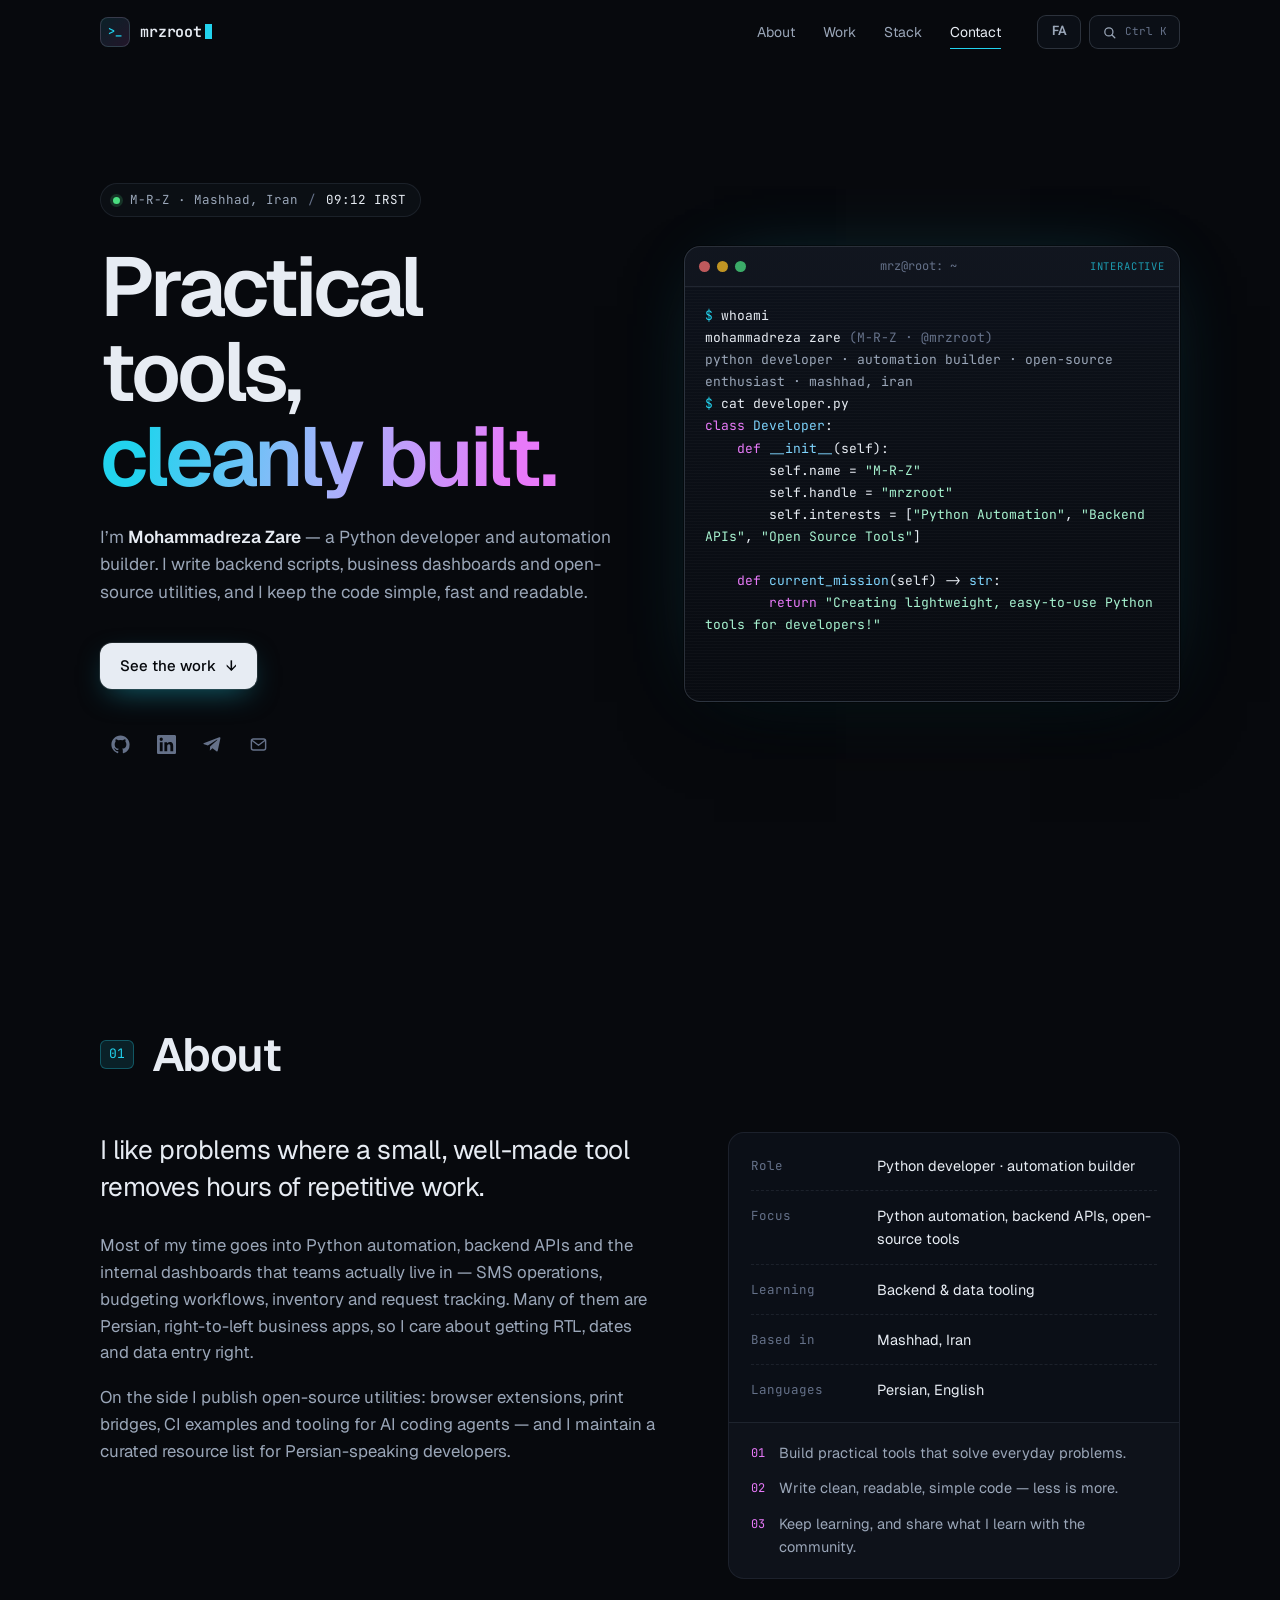
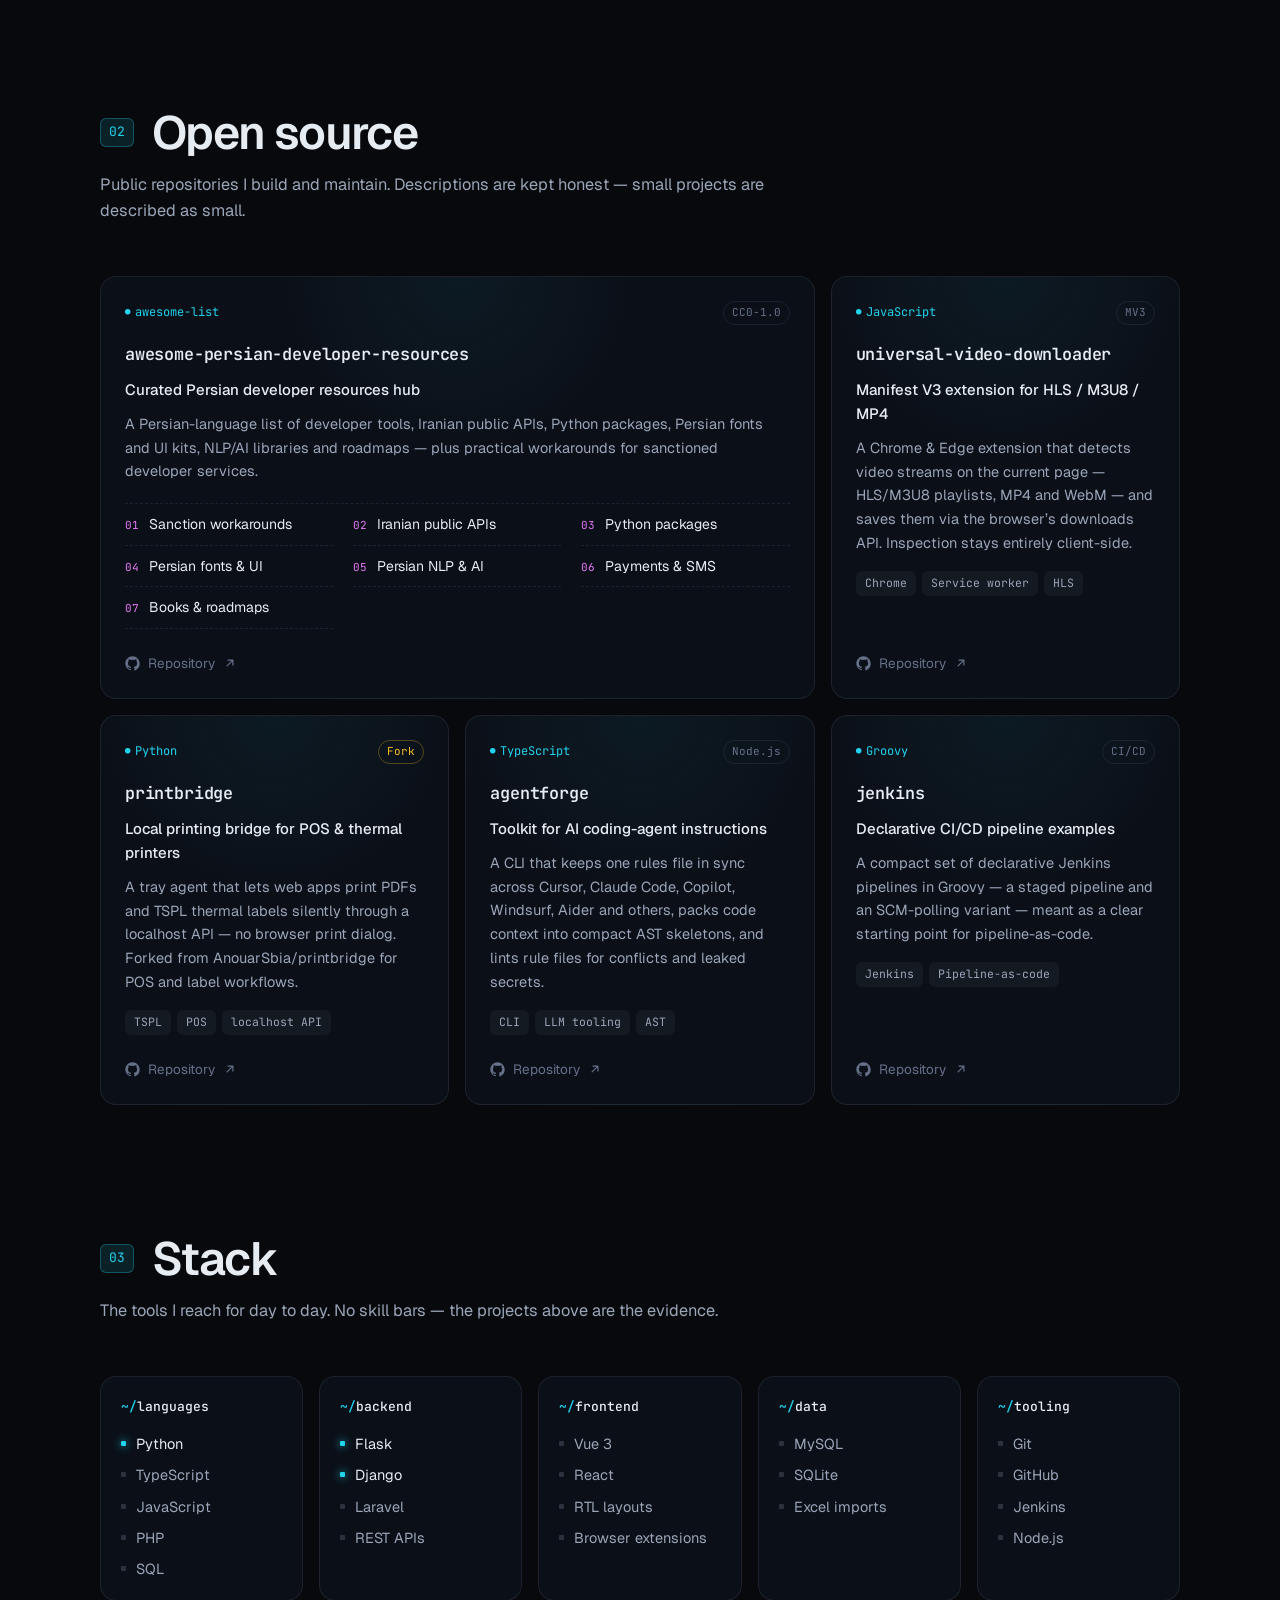
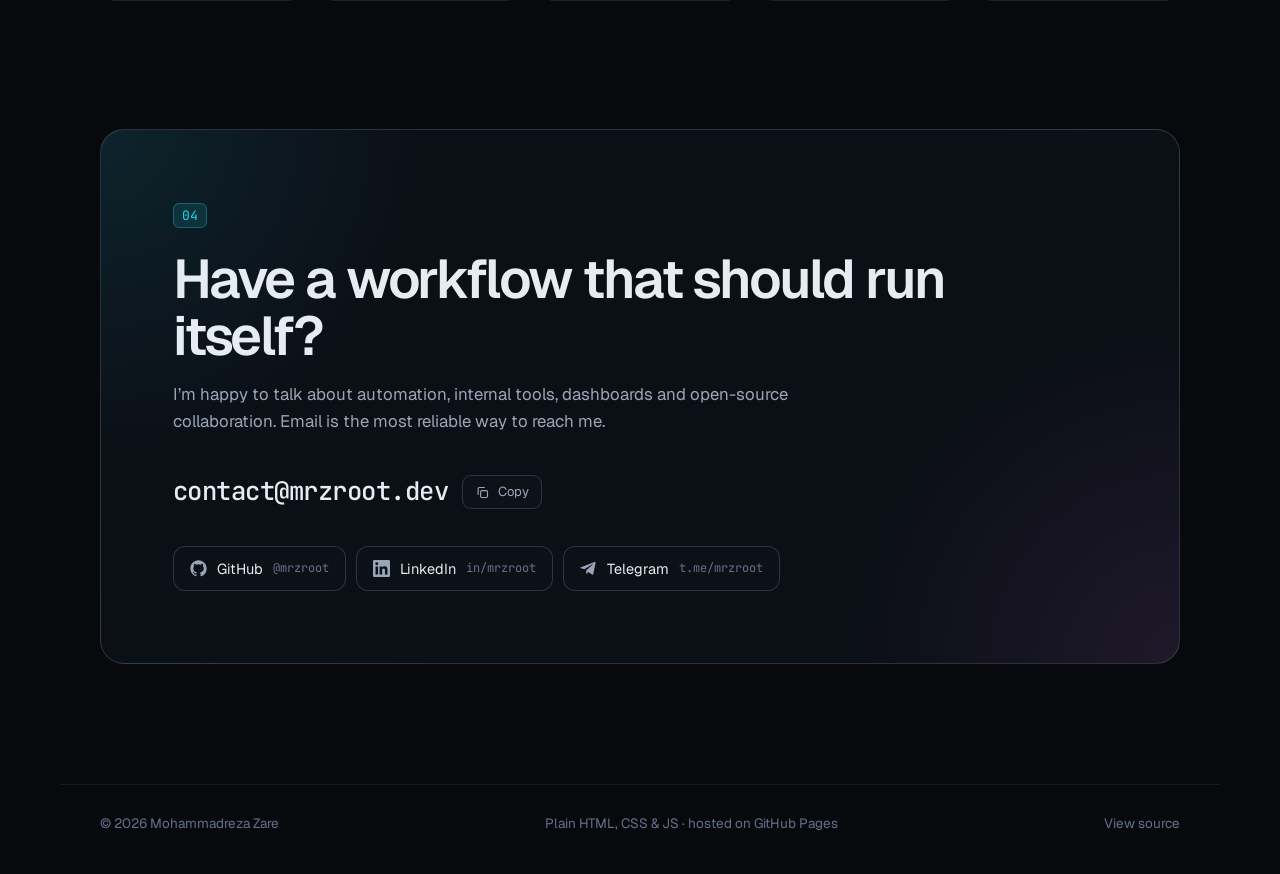
==== commit 9a40f919: "Remove the demo hub, its ?project/?screen redirect and demo sections from the page Co-authored-by: m" ====
--- a/index.html
+++ b/index.html
@@ -3,15 +3,9 @@
 <head>
   <meta charset="utf-8">
   <meta name="viewport" content="width=device-width, initial-scale=1, viewport-fit=cover">
-  <script>
-    (function () {
-      document.documentElement.classList.add('js');
-      var q = new URLSearchParams(location.search);
-      if (q.has('project') || q.has('screen')) location.replace('demos/' + location.search + location.hash);
-    })();
-  </script>
+  <script>document.documentElement.classList.add('js');</script>
   <title>Mohammadreza Zare · mrzroot — Python developer &amp; automation builder</title>
-  <meta name="description" content="Portfolio of Mohammadreza Zare (M-R-Z, @mrzroot): Python developer, automation builder and open-source enthusiast in Mashhad, Iran. Projects, live demos, stack and contact.">
+  <meta name="description" content="Portfolio of Mohammadreza Zare (M-R-Z, @mrzroot): Python developer, automation builder and open-source enthusiast in Mashhad, Iran. Projects, stack and contact.">
   <meta name="author" content="Mohammadreza Zare">
   <meta name="theme-color" content="#07090d">
   <meta name="color-scheme" content="dark">
@@ -52,7 +46,6 @@
     <symbol id="i-telegram" viewBox="0 0 24 24"><path fill="currentColor" d="M21.94 4.3 18.7 19.6c-.24 1.08-.88 1.34-1.79.84l-4.93-3.64-2.38 2.29c-.26.26-.48.48-.99.48l.35-5.02 9.14-8.26c.4-.35-.09-.55-.62-.2L6.18 13.2l-4.86-1.52c-1.06-.33-1.08-1.06.22-1.57L20.55 2.8c.88-.32 1.65.21 1.39 1.5z"/></symbol>
     <symbol id="i-mail" viewBox="0 0 24 24"><g fill="none" stroke="currentColor" stroke-width="1.8" stroke-linecap="round" stroke-linejoin="round"><rect x="3" y="5" width="18" height="14" rx="2.5"/><path d="m4 7 8 6 8-6"/></g></symbol>
     <symbol id="i-arrow" viewBox="0 0 24 24"><path fill="none" stroke="currentColor" stroke-width="2" stroke-linecap="round" stroke-linejoin="round" d="M7 17 17 7M8.5 7H17v8.5"/></symbol>
-    <symbol id="i-play" viewBox="0 0 24 24"><path fill="currentColor" d="M8 5.5v13a1 1 0 0 0 1.52.85l10.4-6.5a1 1 0 0 0 0-1.7L9.52 4.65A1 1 0 0 0 8 5.5z"/></symbol>
     <symbol id="i-copy" viewBox="0 0 24 24"><g fill="none" stroke="currentColor" stroke-width="1.8" stroke-linecap="round" stroke-linejoin="round"><rect x="9" y="9" width="11" height="11" rx="2"/><path d="M5 15V6a2 2 0 0 1 2-2h8"/></g></symbol>
     <symbol id="i-search" viewBox="0 0 24 24"><g fill="none" stroke="currentColor" stroke-width="2" stroke-linecap="round"><circle cx="11" cy="11" r="6.5"/><path d="m16 16 4.5 4.5"/></g></symbol>
   </svg>
@@ -70,7 +63,6 @@
       <nav class="nav-links" aria-label="Primary">
         <a href="#about" data-i18n="nav.about">About</a>
         <a href="#work" data-i18n="nav.work">Work</a>
-        <a href="#products" data-i18n="nav.demos">Demos</a>
         <a href="#stack" data-i18n="nav.stack">Stack</a>
         <a href="#contact" data-i18n="nav.contact">Contact</a>
       </nav>
@@ -99,9 +91,7 @@
         <h1 id="hero-title" class="reveal" data-i18n="hero.title">Practical tools,<br><span class="grad">cleanly built.</span></h1>
         <p class="hero-lede reveal" data-i18n="hero.lede">I’m <strong>Mohammadreza Zare</strong> — a Python developer and automation builder. I write backend scripts, business dashboards and open-source utilities, and I keep the code simple, fast and readable.</p>
         <div class="hero-cta reveal">
-          <a class="btn btn-primary" href="#work"><span data-i18n="hero.cta1">See the work</span> <span class="btn-arrow" aria-hidden="true">↓</span></a>
-          <a class="btn btn-ghost" href="demos/"><svg aria-hidden="true"><use href="#i-play"/></svg><span data-i18n="hero.cta2">Open live demos</span></a>
-        </div>
+          <a class="btn btn-primary" href="#work"><span data-i18n="hero.cta1">See the work</span> <span class="btn-arrow" aria-hidden="true">↓</span></a>        </div>
         <ul class="hero-social reveal" aria-label="Profiles">
           <li><a href="https://github.com/mrzroot" target="_blank" rel="noopener" aria-label="GitHub"><svg aria-hidden="true"><use href="#i-github"/></svg></a></li>
           <li><a href="https://www.linkedin.com/in/mrzroot" target="_blank" rel="noopener" aria-label="LinkedIn"><svg aria-hidden="true"><use href="#i-linkedin"/></svg></a></li>
@@ -227,56 +217,10 @@
       </div>
     </section>
 
-    <!-- PRODUCT WORK / DEMOS -->
-    <section class="section container" id="products" aria-labelledby="products-title">
-      <header class="section-head reveal">
-        <span class="section-index">03</span>
-        <h2 id="products-title" data-i18n="prod.title">Product work &amp; live demos</h2>
-        <p class="section-sub" data-i18n="prod.sub">Business applications I’ve built. Their source is private, so each one has an interactive demo rebuilt from the real UI — with fictional data and no connection to production.</p>
-      </header>
-
-      <div class="cards cards-2">
-        <article class="card card-product reveal" data-project="sms">
-          <div class="card-top"><span class="card-tag">Python · Flask</span><span class="card-meta badge-private" data-i18n="card.private">Private source</span></div>
-          <h3><a class="card-link" href="demos/?project=sms&amp;screen=login">sms</a></h3>
-          <p class="card-tagline" data-i18n="p.sms.t">SMS management dashboard</p>
-          <p data-i18n="p.sms.d">A role-based operations portal for SMS intake, follow-up, account tracking, Excel imports, audit logs and financial reports.</p>
-          <ul class="tags" aria-label="Features"><li>RBAC</li><li>Excel import</li><li>Audit log</li><li>Reports</li></ul>
-          <span class="card-cta" aria-hidden="true"><svg><use href="#i-play"/></svg> <span data-i18n="card.demo">Live demo</span> <svg class="arr"><use href="#i-arrow"/></svg></span>
-        </article>
-
-        <article class="card card-product reveal" data-project="operational-budgeting">
-          <div class="card-top"><span class="card-tag">Laravel · Vue 3 · TS</span><span class="card-meta badge-private" data-i18n="card.private">Private source</span></div>
-          <h3><a class="card-link" href="demos/?project=budget&amp;screen=login">operational-budgeting</a></h3>
-          <p class="card-tagline" data-i18n="p.ob.t">Persian RTL budgeting platform</p>
-          <p data-i18n="p.ob.d">Budget cycles, allocations, approval workflows, unit tasks and monthly reporting in a right-to-left business application.</p>
-          <ul class="tags" aria-label="Features"><li>RTL</li><li>Approvals</li><li>Budget cycles</li><li>Reporting</li></ul>
-          <span class="card-cta" aria-hidden="true"><svg><use href="#i-play"/></svg> <span data-i18n="card.demo">Live demo</span> <svg class="arr"><use href="#i-arrow"/></svg></span>
-        </article>
-      </div>
-
-      <div class="demo-hub reveal">
-        <div class="demo-hub-head">
-          <div>
-            <h3 data-i18n="hub.title">Interactive demo hub</h3>
-            <p data-i18n="hub.sub">Five Persian RTL products, each with its own login, navigation and core screens.</p>
-          </div>
-          <a class="btn btn-ghost btn-sm" href="demos/"><span data-i18n="hub.open">Open the hub</span> <svg aria-hidden="true"><use href="#i-arrow"/></svg></a>
-        </div>
-        <ol class="demo-list">
-          <li><a href="demos/?project=sms&amp;screen=login"><span class="demo-n">01</span><span class="demo-name" data-i18n="d.sms">SMS management dashboard</span><span class="demo-stack">Python · Flask</span><svg class="arr" aria-hidden="true"><use href="#i-arrow"/></svg></a></li>
-          <li><a href="demos/?project=budget&amp;screen=login"><span class="demo-n">02</span><span class="demo-name" data-i18n="d.budget">Operational budgeting platform</span><span class="demo-stack">Laravel · Vue 3</span><svg class="arr" aria-hidden="true"><use href="#i-arrow"/></svg></a></li>
-          <li><a href="demos/?project=food&amp;screen=login"><span class="demo-n">03</span><span class="demo-name" data-i18n="d.food">Food operations &amp; inventory</span><span class="demo-stack">React 19 · Laravel 12</span><svg class="arr" aria-hidden="true"><use href="#i-arrow"/></svg></a></li>
-          <li><a href="demos/?project=arbitration&amp;screen=home"><span class="demo-n">04</span><span class="demo-name" data-i18n="d.arb">Arbitration services portal</span><span class="demo-stack">Vue 3 · Django REST</span><svg class="arr" aria-hidden="true"><use href="#i-arrow"/></svg></a></li>
-          <li><a href="demos/?project=portal&amp;screen=home"><span class="demo-n">05</span><span class="demo-name" data-i18n="d.portal">Business organization portal redesign</span><span class="demo-stack">TanStack Start · Supabase</span><svg class="arr" aria-hidden="true"><use href="#i-arrow"/></svg></a></li>
-        </ol>
-      </div>
-    </section>
-
     <!-- STACK -->
     <section class="section container" id="stack" aria-labelledby="stack-title">
       <header class="section-head reveal">
-        <span class="section-index">04</span>
+        <span class="section-index">03</span>
         <h2 id="stack-title" data-i18n="stack.title">Stack</h2>
         <p class="section-sub" data-i18n="stack.sub">The tools I reach for day to day. No skill bars — the projects above are the evidence.</p>
       </header>
@@ -292,7 +236,7 @@
     <!-- CONTACT -->
     <section class="section container contact" id="contact" aria-labelledby="contact-title">
       <div class="contact-card reveal">
-        <span class="section-index">05</span>
+        <span class="section-index">04</span>
         <h2 id="contact-title" data-i18n="contact.title">Have a workflow that should run itself?</h2>
         <p data-i18n="contact.sub">I’m happy to talk about automation, internal tools, dashboards and open-source collaboration. Email is the most reliable way to reach me.</p>
         <div class="contact-mail">
--- a/assets/site.css
+++ b/assets/site.css
@@ -260,14 +260,6 @@
 .btn-primary:hover { transform: translateY(-2px); box-shadow: 0 0 0 1px rgba(255, 255, 255, 0.2), 0 16px 40px -12px rgba(34, 211, 238, 0.65); }
 .btn-arrow { transition: transform 0.25s var(--ease); }
 .btn-primary:hover .btn-arrow { transform: translateY(2px); }
-.btn-ghost {
-  border: 1px solid var(--line-2);
-  background: rgba(15, 20, 29, 0.55);
-  color: var(--text);
-}
-.btn-ghost svg { color: var(--cyan); }
-.btn-ghost:hover { border-color: rgba(34, 211, 238, 0.5); transform: translateY(-2px); }
-.btn-sm { height: 38px; padding-inline: 14px; font-size: 14px; border-radius: 10px; }
 
 /* ---------- hero ---------- */
 
@@ -511,7 +503,6 @@
   grid-template-columns: repeat(3, minmax(0, 1fr));
   gap: 16px;
 }
-.cards-2 { grid-template-columns: repeat(2, minmax(0, 1fr)); }
 .card {
   --mx: 50%;
   --my: 0%;
@@ -563,7 +554,6 @@
   border-radius: 999px;
 }
 .badge-fork { color: var(--amber); border-color: rgba(251, 191, 36, 0.3); }
-.badge-private { color: var(--magenta); border-color: rgba(232, 121, 249, 0.3); }
 .card h3 {
   font-family: var(--mono);
   font-size: 1.05rem;
@@ -629,48 +619,8 @@
 .card-cta .arr { width: 14px; height: 14px; transition: transform 0.3s var(--ease); }
 .card:hover .card-cta { color: var(--text); }
 .card:hover .card-cta .arr { transform: translate(2px, -2px); }
-.card-product { padding: 28px; }
-.card-product .card-cta svg:first-child { color: var(--magenta); }
 [dir="rtl"] .arr { transform: scaleX(-1); }
 [dir="rtl"] .card:hover .card-cta .arr { transform: scaleX(-1) translate(2px, -2px); }
-
-/* demo hub */
-
-.demo-hub {
-  margin-block-start: 16px;
-  border: 1px solid var(--line);
-  border-radius: var(--radius);
-  background: var(--surface);
-  overflow: hidden;
-}
-.demo-hub-head {
-  display: flex;
-  justify-content: space-between;
-  align-items: center;
-  gap: 20px;
-  flex-wrap: wrap;
-  padding: 22px 24px;
-  border-bottom: 1px solid var(--line);
-}
-.demo-hub-head h3 { font-size: 1.1rem; font-weight: 600; letter-spacing: -0.01em; }
-.demo-hub-head p { color: var(--muted); font-size: 14.5px; }
-.demo-list a {
-  display: grid;
-  grid-template-columns: 40px 1fr auto 18px;
-  align-items: center;
-  gap: 16px;
-  padding: 16px 24px;
-  border-bottom: 1px solid var(--line);
-  transition: background-color 0.2s, padding 0.3s var(--ease);
-}
-.demo-list li:last-child a { border-bottom: 0; }
-.demo-list a:hover { background: rgba(34, 211, 238, 0.04); padding-inline-start: 30px; }
-.demo-n { font-family: var(--mono); font-size: 12px; color: var(--dim); }
-.demo-name { font-weight: 500; }
-.demo-stack { font-family: var(--mono); font-size: 12px; color: var(--muted); }
-.demo-list .arr { width: 16px; height: 16px; color: var(--dim); transition: color 0.2s; }
-.demo-list a:hover .arr { color: var(--cyan); }
-.demo-list a:focus-visible { outline-offset: -2px; border-radius: 0; }
 
 /* stack */
 
@@ -843,7 +793,7 @@
   color: var(--muted);
   cursor: pointer;
 }
-.palette-item small { margin-inline-start: auto; font-family: var(--mono); font-size: 11.5px; color: var(--dim); }
+.palette-item small { margin-inline-start: auto; font-family: var(--mono); font-size: 11.5px; color: var(--dim); direction: ltr; unicode-bidi: isolate; }
 .palette-item .pi-icon { width: 16px; text-align: center; color: var(--dim); font-family: var(--mono); }
 .palette-item[aria-selected="true"] { background: rgba(34, 211, 238, 0.09); color: var(--text); }
 .palette-item[aria-selected="true"] .pi-icon { color: var(--cyan); }
@@ -891,6 +841,10 @@
 html[lang="fa"] body { line-height: 1.85; }
 html[lang="fa"] .hero-kicker { font-family: var(--sans); font-size: 13px; }
 html[lang="fa"] .hero-kicker .clock { font-family: var(--mono); font-size: 12.5px; }
+html[lang="fa"] .facts dt,
+html[lang="fa"] .badge-fork,
+html[lang="fa"] .palette-group { font-family: var(--sans); letter-spacing: 0; text-transform: none; }
+html[lang="fa"] .facts dt { font-size: 13px; padding-top: 0; }
 html[lang="fa"] .hero h1,
 html[lang="fa"] .section-head h2,
 html[lang="fa"] .contact-card h2,
@@ -898,9 +852,8 @@
 html[lang="fa"] .hero h1 { font-weight: 700; font-size: clamp(2.4rem, 5.8vw, 4.4rem); }
 html[lang="fa"] .grad { background: linear-gradient(260deg, var(--cyan) 10%, #a5b4fc 50%, var(--magenta) 90%); -webkit-background-clip: text; background-clip: text; }
 html[lang="fa"] .card > p:not(.card-tagline) { line-height: 1.9; }
-[dir="rtl"] .card h3, [dir="rtl"] .mail-link, [dir="rtl"] .demo-stack, [dir="rtl"] .contact-links small { direction: ltr; unicode-bidi: isolate; }
+[dir="rtl"] .card h3, [dir="rtl"] .mail-link, [dir="rtl"] .contact-links small { direction: ltr; unicode-bidi: isolate; }
 [dir="rtl"] .card h3 { text-align: right; }
-[dir="rtl"] .btn-ghost svg[aria-hidden] { transform: scaleX(-1); }
 
 /* ---------- responsive ---------- */
 
@@ -930,12 +883,8 @@
   .nav-links::-webkit-scrollbar { display: none; }
   .nav-links a { flex-shrink: 0; padding-block: 10px 12px; }
   .palette-btn kbd { display: none; }
-  .cards, .cards-2 { grid-template-columns: 1fr; }
+  .cards { grid-template-columns: 1fr; }
   .stack-grid { grid-template-columns: repeat(2, minmax(0, 1fr)); }
-  .demo-list a { grid-template-columns: 28px 1fr 16px; row-gap: 2px; padding-inline: 18px; }
-  .demo-list .demo-stack { grid-column: 2; grid-row: 2; }
-  .demo-list .arr { grid-column: 3; grid-row: 1 / 3; }
-  .demo-hub-head { padding: 20px 18px; }
   .term-body { height: 340px; padding: 16px; }
   .terminal { font-size: 12.5px; }
 }
@@ -944,7 +893,7 @@
   .stack-grid { grid-template-columns: 1fr; }
   .facts div { grid-template-columns: 92px 1fr; }
   .hero-cta .btn { flex: 1 1 auto; justify-content: center; }
-  .card, .card-product { padding: 20px; }
+  .card { padding: 20px; }
 }
 
 @media (prefers-reduced-motion: reduce) {
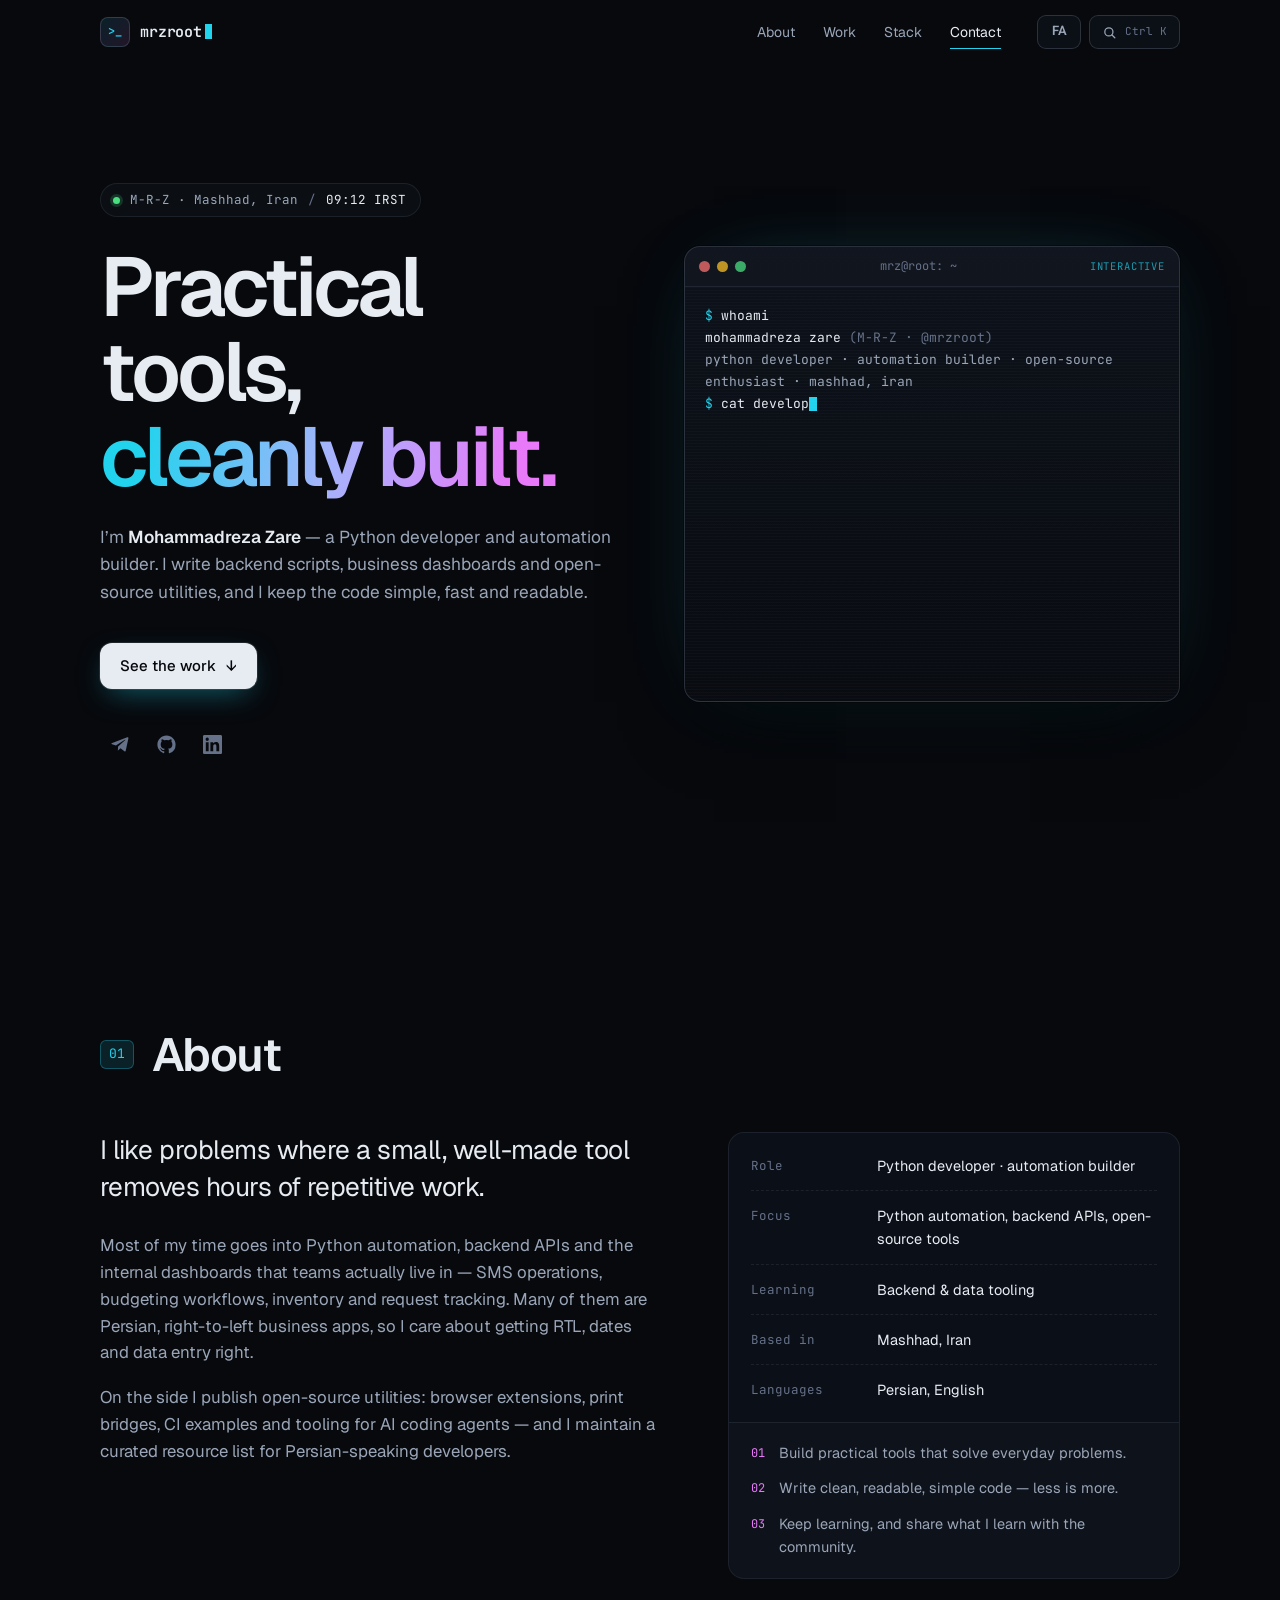
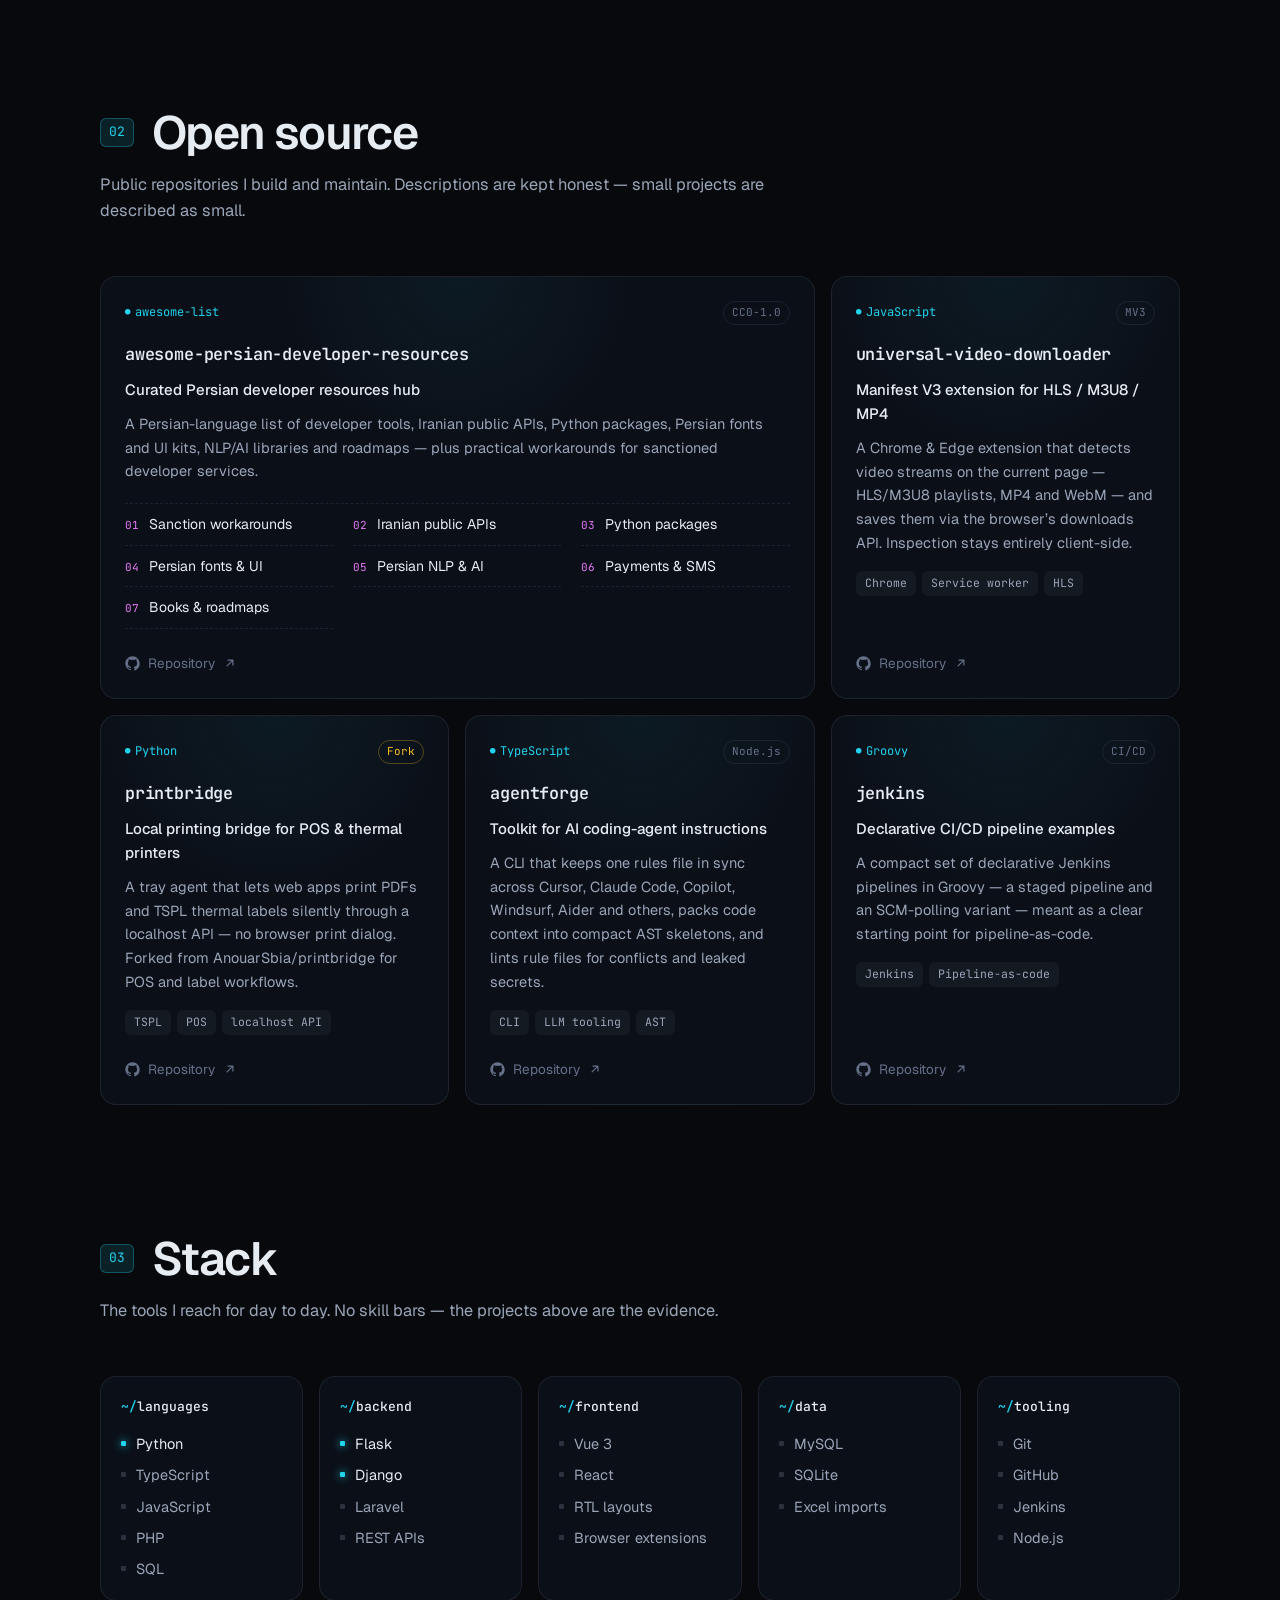
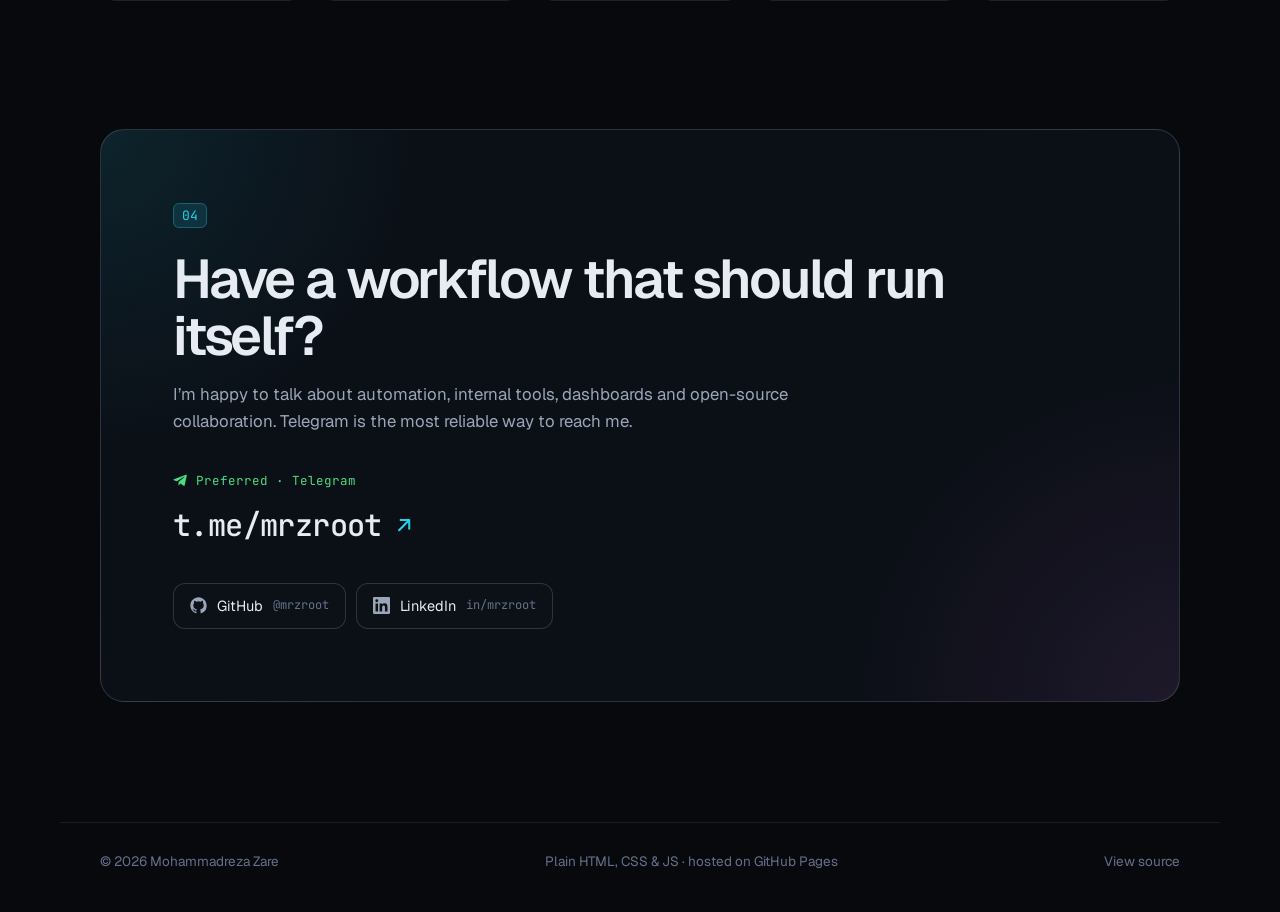
==== commit cffdd78e: "Remove dead contact@mrzroot.dev and make Telegram the primary contact Co-authored-by: mohammadreza z" ====
--- a/index.html
+++ b/index.html
@@ -31,7 +31,6 @@
     "name": "Mohammadreza Zare",
     "alternateName": ["M-R-Z", "mrzroot"],
     "jobTitle": "Python Developer",
-    "email": "mailto:contact@mrzroot.dev",
     "address": { "@type": "PostalAddress", "addressLocality": "Mashhad", "addressCountry": "IR" },
     "url": "https://mrzroot.github.io/website-portfolio-demos/",
     "sameAs": ["https://github.com/mrzroot", "https://www.linkedin.com/in/mrzroot", "https://t.me/mrzroot"],
@@ -44,9 +43,7 @@
     <symbol id="i-github" viewBox="0 0 24 24"><path fill="currentColor" d="M12 .5C5.73.5.5 5.74.5 12.02c0 5.08 3.29 9.39 7.86 10.91.58.11.79-.25.79-.56v-2c-3.2.7-3.87-1.37-3.87-1.37-.52-1.33-1.28-1.69-1.28-1.69-1.04-.71.08-.7.08-.7 1.15.08 1.76 1.19 1.76 1.19 1.03 1.76 2.69 1.25 3.35.96.1-.75.4-1.25.73-1.54-2.55-.29-5.24-1.28-5.24-5.69 0-1.26.45-2.29 1.19-3.1-.12-.29-.52-1.46.11-3.05 0 0 .97-.31 3.17 1.18a11 11 0 0 1 5.77 0c2.2-1.49 3.17-1.18 3.17-1.18.63 1.59.23 2.76.11 3.05.74.81 1.19 1.84 1.19 3.1 0 4.42-2.69 5.39-5.25 5.68.41.36.78 1.06.78 2.14v3.17c0 .31.21.68.8.56A11.53 11.53 0 0 0 23.5 12C23.5 5.74 18.27.5 12 .5z"/></symbol>
     <symbol id="i-linkedin" viewBox="0 0 24 24"><path fill="currentColor" d="M20.45 20.45h-3.56v-5.57c0-1.33-.02-3.04-1.85-3.04-1.85 0-2.14 1.45-2.14 2.94v5.67H9.35V9h3.41v1.56h.05c.48-.9 1.64-1.85 3.37-1.85 3.6 0 4.27 2.37 4.27 5.46v6.28zM5.34 7.43a2.06 2.06 0 1 1 0-4.13 2.06 2.06 0 0 1 0 4.13zM7.12 20.45H3.56V9h3.56v11.45zM22.22 0H1.77C.79 0 0 .77 0 1.73v20.54C0 23.23.79 24 1.77 24h20.45c.98 0 1.78-.77 1.78-1.73V1.73C24 .77 23.2 0 22.22 0z"/></symbol>
     <symbol id="i-telegram" viewBox="0 0 24 24"><path fill="currentColor" d="M21.94 4.3 18.7 19.6c-.24 1.08-.88 1.34-1.79.84l-4.93-3.64-2.38 2.29c-.26.26-.48.48-.99.48l.35-5.02 9.14-8.26c.4-.35-.09-.55-.62-.2L6.18 13.2l-4.86-1.52c-1.06-.33-1.08-1.06.22-1.57L20.55 2.8c.88-.32 1.65.21 1.39 1.5z"/></symbol>
-    <symbol id="i-mail" viewBox="0 0 24 24"><g fill="none" stroke="currentColor" stroke-width="1.8" stroke-linecap="round" stroke-linejoin="round"><rect x="3" y="5" width="18" height="14" rx="2.5"/><path d="m4 7 8 6 8-6"/></g></symbol>
     <symbol id="i-arrow" viewBox="0 0 24 24"><path fill="none" stroke="currentColor" stroke-width="2" stroke-linecap="round" stroke-linejoin="round" d="M7 17 17 7M8.5 7H17v8.5"/></symbol>
-    <symbol id="i-copy" viewBox="0 0 24 24"><g fill="none" stroke="currentColor" stroke-width="1.8" stroke-linecap="round" stroke-linejoin="round"><rect x="9" y="9" width="11" height="11" rx="2"/><path d="M5 15V6a2 2 0 0 1 2-2h8"/></g></symbol>
     <symbol id="i-search" viewBox="0 0 24 24"><g fill="none" stroke="currentColor" stroke-width="2" stroke-linecap="round"><circle cx="11" cy="11" r="6.5"/><path d="m16 16 4.5 4.5"/></g></symbol>
   </svg>
 
@@ -93,10 +90,9 @@
         <div class="hero-cta reveal">
           <a class="btn btn-primary" href="#work"><span data-i18n="hero.cta1">See the work</span> <span class="btn-arrow" aria-hidden="true">↓</span></a>        </div>
         <ul class="hero-social reveal" aria-label="Profiles">
+          <li><a href="https://t.me/mrzroot" target="_blank" rel="noopener" aria-label="Telegram"><svg aria-hidden="true"><use href="#i-telegram"/></svg></a></li>
           <li><a href="https://github.com/mrzroot" target="_blank" rel="noopener" aria-label="GitHub"><svg aria-hidden="true"><use href="#i-github"/></svg></a></li>
           <li><a href="https://www.linkedin.com/in/mrzroot" target="_blank" rel="noopener" aria-label="LinkedIn"><svg aria-hidden="true"><use href="#i-linkedin"/></svg></a></li>
-          <li><a href="https://t.me/mrzroot" target="_blank" rel="noopener" aria-label="Telegram"><svg aria-hidden="true"><use href="#i-telegram"/></svg></a></li>
-          <li><a href="mailto:contact@mrzroot.dev" aria-label="Email"><svg aria-hidden="true"><use href="#i-mail"/></svg></a></li>
         </ul>
       </div>
 
@@ -238,15 +234,14 @@
       <div class="contact-card reveal">
         <span class="section-index">04</span>
         <h2 id="contact-title" data-i18n="contact.title">Have a workflow that should run itself?</h2>
-        <p data-i18n="contact.sub">I’m happy to talk about automation, internal tools, dashboards and open-source collaboration. Email is the most reliable way to reach me.</p>
-        <div class="contact-mail">
-          <a class="mail-link" href="mailto:contact@mrzroot.dev">contact@mrzroot.dev</a>
-          <button class="chip-btn copy-btn" type="button" data-copy="contact@mrzroot.dev"><svg aria-hidden="true"><use href="#i-copy"/></svg><span data-copy-label data-i18n="contact.copy">Copy</span></button>
+        <p data-i18n="contact.sub">I’m happy to talk about automation, internal tools, dashboards and open-source collaboration. Telegram is the most reliable way to reach me.</p>
+        <div class="contact-primary">
+          <span class="contact-label"><svg aria-hidden="true"><use href="#i-telegram"/></svg><span data-i18n="contact.pref">Preferred · Telegram</span></span>
+          <a class="primary-link" href="https://t.me/mrzroot" target="_blank" rel="noopener" aria-label="Message @mrzroot on Telegram">t.me/mrzroot <svg class="arr" aria-hidden="true"><use href="#i-arrow"/></svg></a>
         </div>
         <ul class="contact-links">
           <li><a href="https://github.com/mrzroot" target="_blank" rel="noopener"><svg aria-hidden="true"><use href="#i-github"/></svg><span>GitHub</span><small>@mrzroot</small></a></li>
           <li><a href="https://www.linkedin.com/in/mrzroot" target="_blank" rel="noopener"><svg aria-hidden="true"><use href="#i-linkedin"/></svg><span>LinkedIn</span><small>in/mrzroot</small></a></li>
-          <li><a href="https://t.me/mrzroot" target="_blank" rel="noopener"><svg aria-hidden="true"><use href="#i-telegram"/></svg><span>Telegram</span><small>t.me/mrzroot</small></a></li>
         </ul>
       </div>
     </section>
@@ -270,7 +265,6 @@
     </div>
   </div>
 
-  <div class="toast" role="status" aria-live="polite" data-toast></div>
 
   <script src="assets/site.js" defer></script>
 </body>
--- a/assets/site.css
+++ b/assets/site.css
@@ -685,24 +685,40 @@
   letter-spacing: -0.04em;
 }
 .contact-card > p { max-width: 38em; color: var(--muted); font-size: 1.05rem; }
-.contact-mail {
+.contact-primary {
   display: flex;
-  flex-wrap: wrap;
-  align-items: center;
-  gap: 14px;
+  flex-direction: column;
+  align-items: flex-start;
+  gap: 10px;
   margin-block: 36px 32px;
 }
-.mail-link {
-  font-family: var(--mono);
-  font-size: clamp(1.1rem, 2.6vw, 1.6rem);
+.contact-label {
+  display: inline-flex;
+  align-items: center;
+  gap: 8px;
+  font-family: var(--mono);
+  font-size: 12.5px;
+  color: var(--green);
+}
+.contact-label svg { width: 15px; height: 15px; }
+.primary-link {
+  display: inline-flex;
+  align-items: center;
+  gap: 10px;
+  font-family: var(--mono);
+  font-size: clamp(1.25rem, 3vw, 1.9rem);
   font-weight: 500;
   letter-spacing: -0.02em;
   background: linear-gradient(currentColor, currentColor) 0 100% / 0 1px no-repeat;
   transition: background-size 0.4s var(--ease), color 0.2s;
   padding-bottom: 2px;
 }
-.mail-link:hover { color: var(--cyan); background-size: 100% 1px; }
-.copy-btn.copied { color: var(--green); border-color: rgba(74, 222, 128, 0.4); }
+.primary-link .arr { width: 0.8em; height: 0.8em; color: var(--cyan); transition: transform 0.3s var(--ease); }
+.primary-link:hover { color: var(--cyan); background-size: 100% 1px; }
+.primary-link:hover .arr { transform: translate(2px, -2px); }
+[dir="rtl"] .primary-link .arr { transform: none; }
+[dir="rtl"] .primary-link:hover .arr { transform: translate(2px, -2px); }
+html[lang="fa"] .contact-label { font-family: var(--sans); font-size: 13.5px; }
 .contact-links { display: flex; flex-wrap: wrap; gap: 10px; }
 .contact-links a {
   display: inline-flex;
@@ -801,30 +817,6 @@
 
 @keyframes fade { from { opacity: 0; } }
 @keyframes pop { from { opacity: 0; transform: translateY(-8px) scale(0.98); } }
-
-/* ---------- toast ---------- */
-
-.toast {
-  position: fixed;
-  inset-inline: 0;
-  inset-block-end: 24px;
-  width: max-content;
-  max-width: calc(100vw - 32px);
-  margin-inline: auto;
-  z-index: 95;
-  padding: 10px 16px;
-  border-radius: 10px;
-  border: 1px solid rgba(74, 222, 128, 0.35);
-  background: rgba(11, 15, 22, 0.96);
-  font-family: var(--mono);
-  font-size: 13px;
-  color: var(--green);
-  opacity: 0;
-  transform: translateY(10px);
-  pointer-events: none;
-  transition: opacity 0.25s var(--ease), transform 0.25s var(--ease);
-}
-.toast.show { opacity: 1; transform: none; }
 
 /* ---------- reveal ---------- */
 
@@ -852,7 +844,7 @@
 html[lang="fa"] .hero h1 { font-weight: 700; font-size: clamp(2.4rem, 5.8vw, 4.4rem); }
 html[lang="fa"] .grad { background: linear-gradient(260deg, var(--cyan) 10%, #a5b4fc 50%, var(--magenta) 90%); -webkit-background-clip: text; background-clip: text; }
 html[lang="fa"] .card > p:not(.card-tagline) { line-height: 1.9; }
-[dir="rtl"] .card h3, [dir="rtl"] .mail-link, [dir="rtl"] .contact-links small { direction: ltr; unicode-bidi: isolate; }
+[dir="rtl"] .card h3, [dir="rtl"] .primary-link, [dir="rtl"] .contact-links small { direction: ltr; unicode-bidi: isolate; }
 [dir="rtl"] .card h3 { text-align: right; }
 
 /* ---------- responsive ---------- */
@@ -907,7 +899,7 @@
 }
 
 @media print {
-  .backdrop, .nav, .terminal, .palette, .toast, .progress { display: none !important; }
+  .backdrop, .nav, .terminal, .palette, .progress { display: none !important; }
   body { background: #fff; color: #000; }
   .js .reveal { opacity: 1; transform: none; }
 }
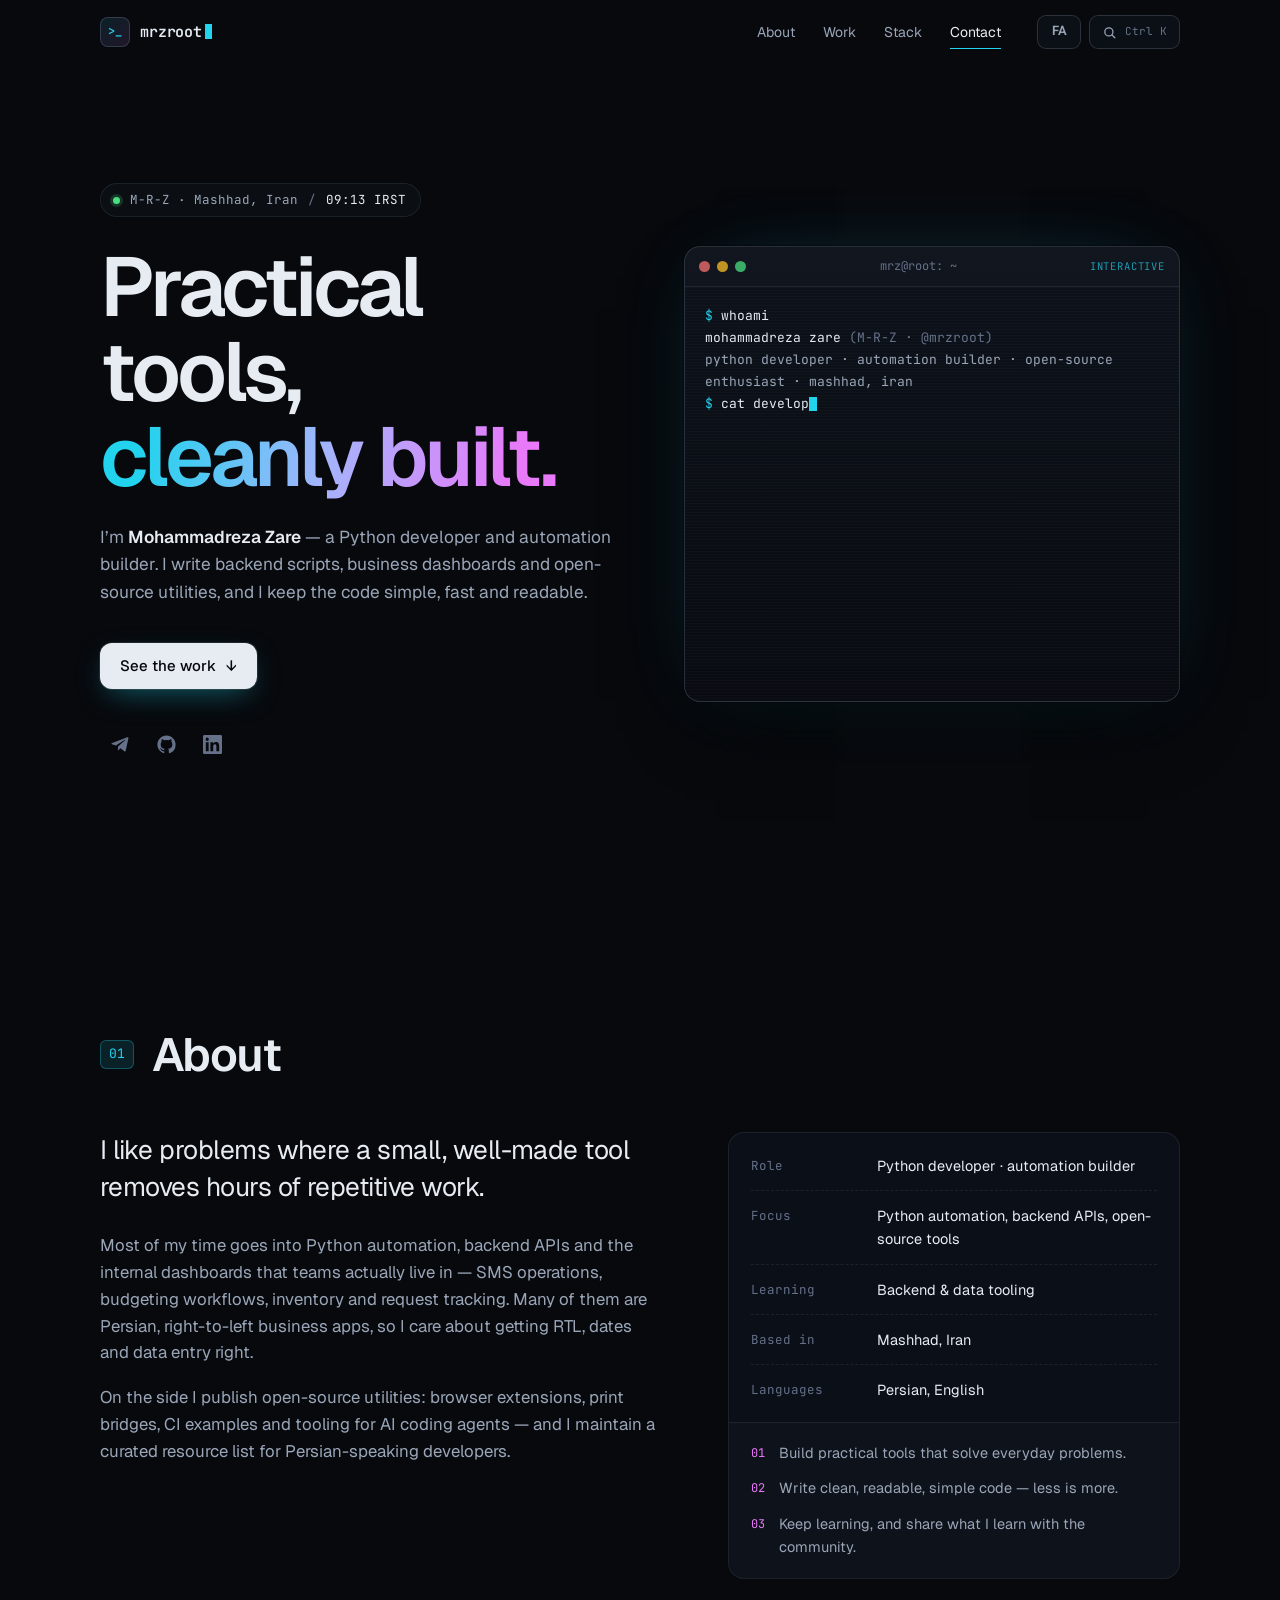
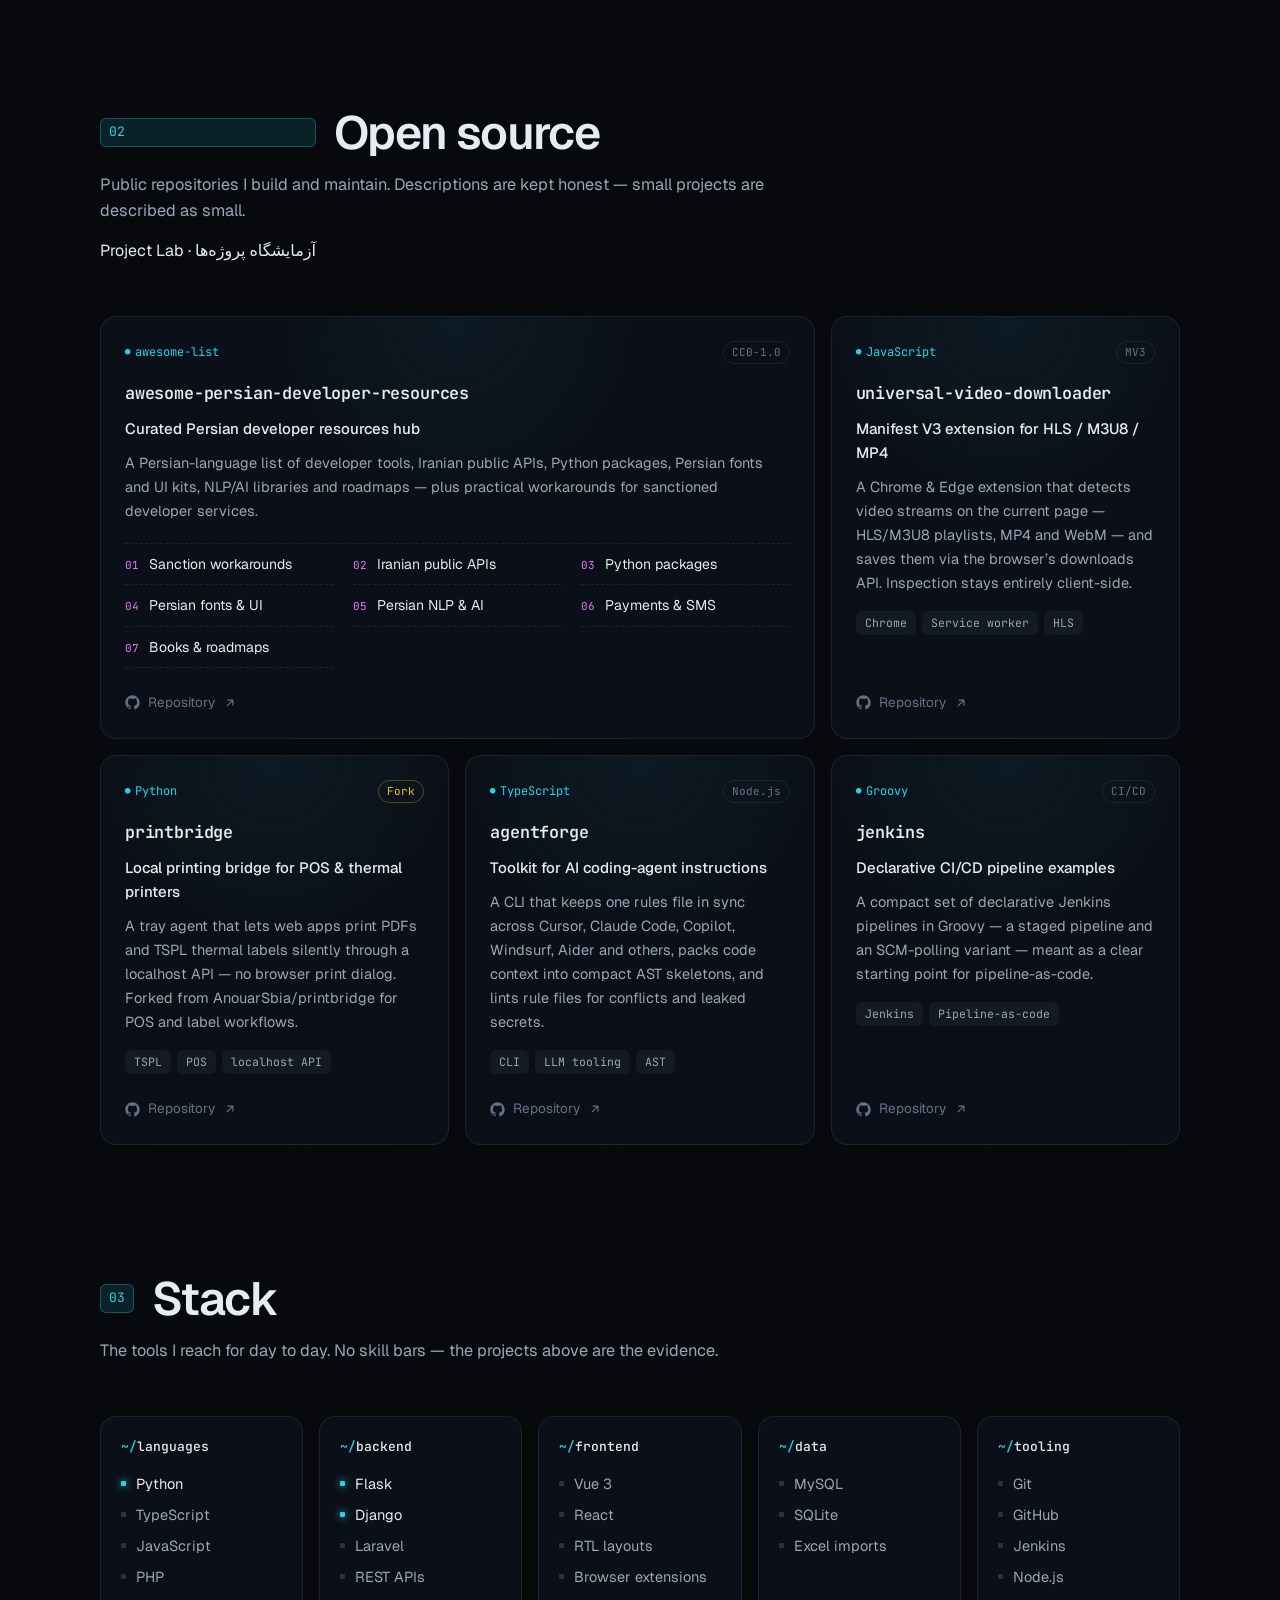
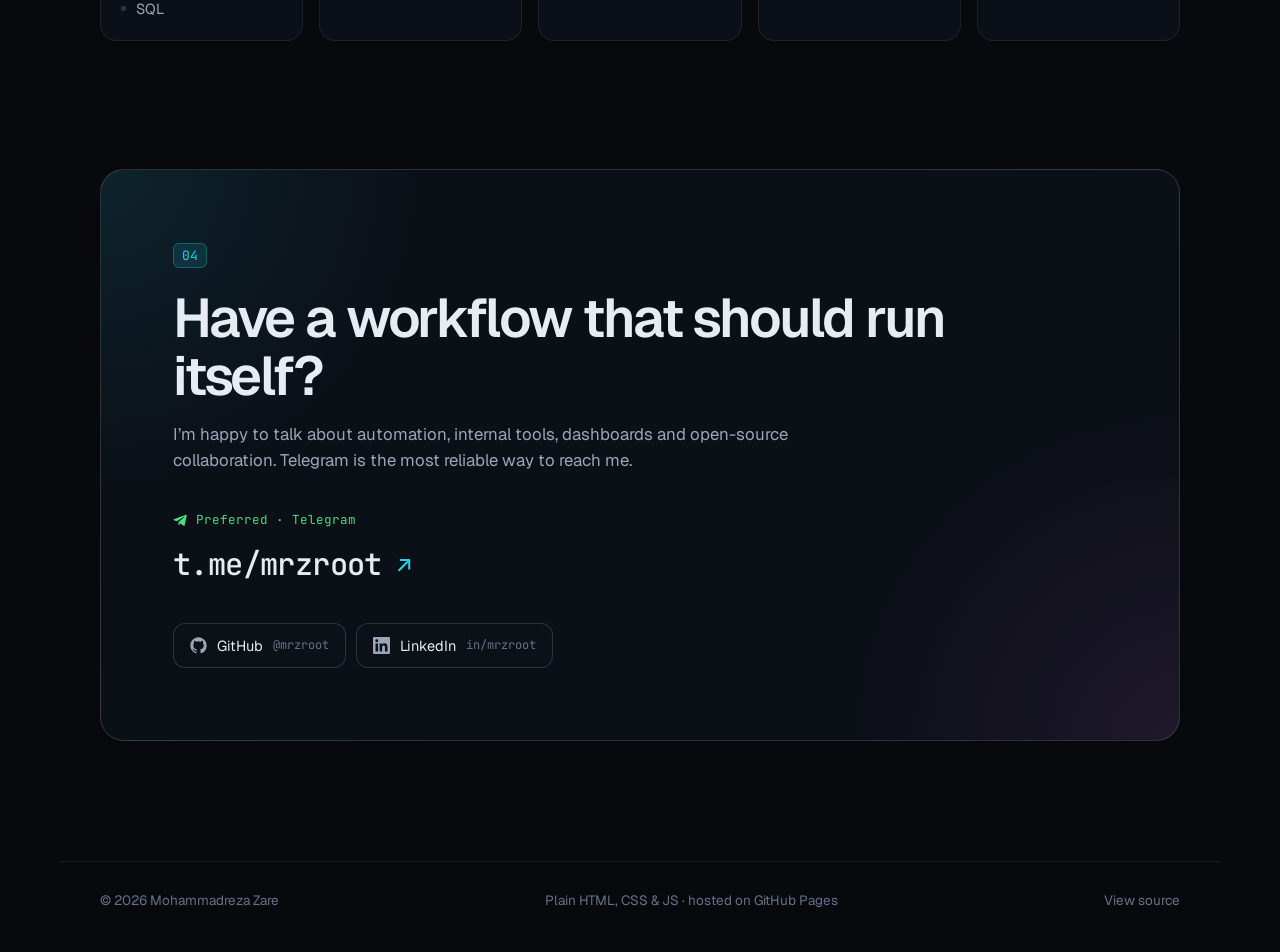
==== commit 23bf2086: "Add Project Lab with three browser-only demos" ====
--- a/index.html
+++ b/index.html
@@ -152,6 +152,7 @@
         <span class="section-index">02</span>
         <h2 id="work-title" data-i18n="work.title">Open source</h2>
         <p class="section-sub" data-i18n="work.sub">Public repositories I build and maintain. Descriptions are kept honest — small projects are described as small.</p>
+        <p><a href="projects/"><span lang="en">Project Lab</span> · <span lang="fa" dir="rtl">آزمایشگاه پروژه‌ها</span></a></p>
       </header>
 
       <div class="cards">
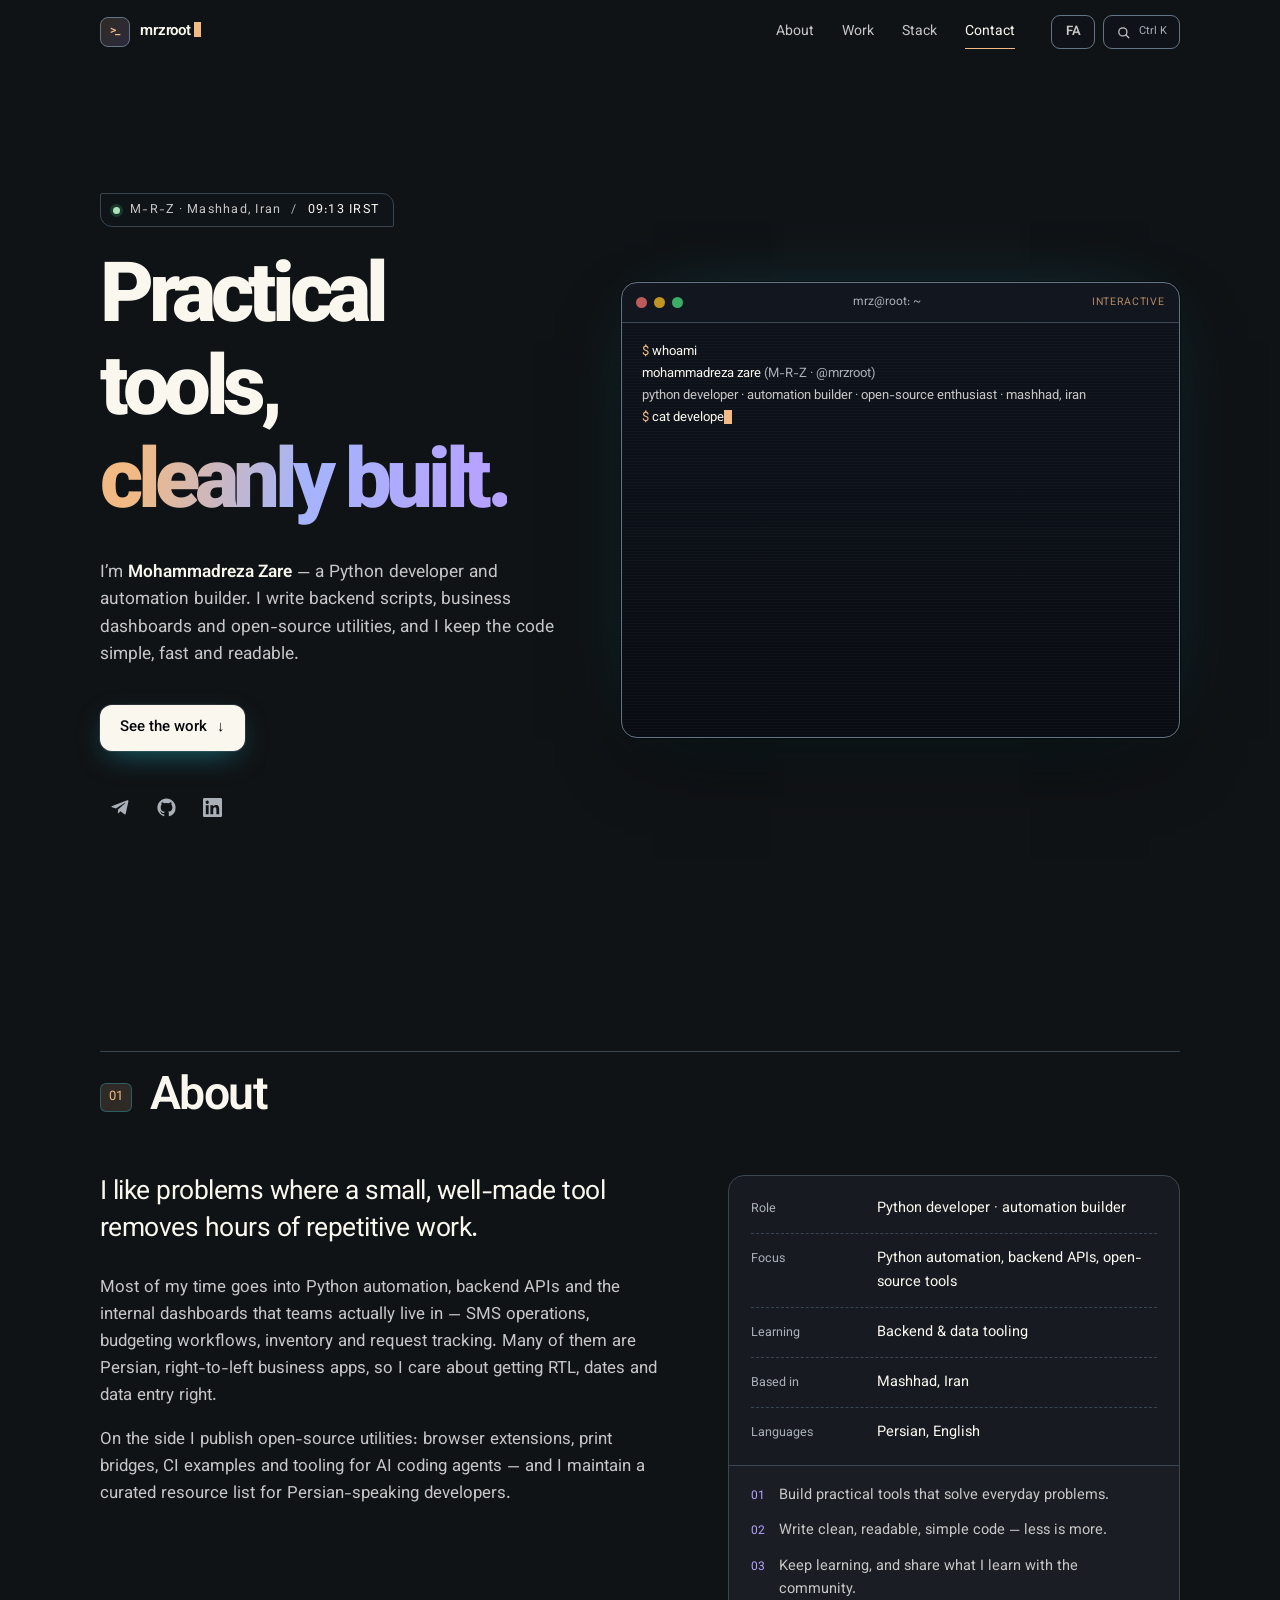
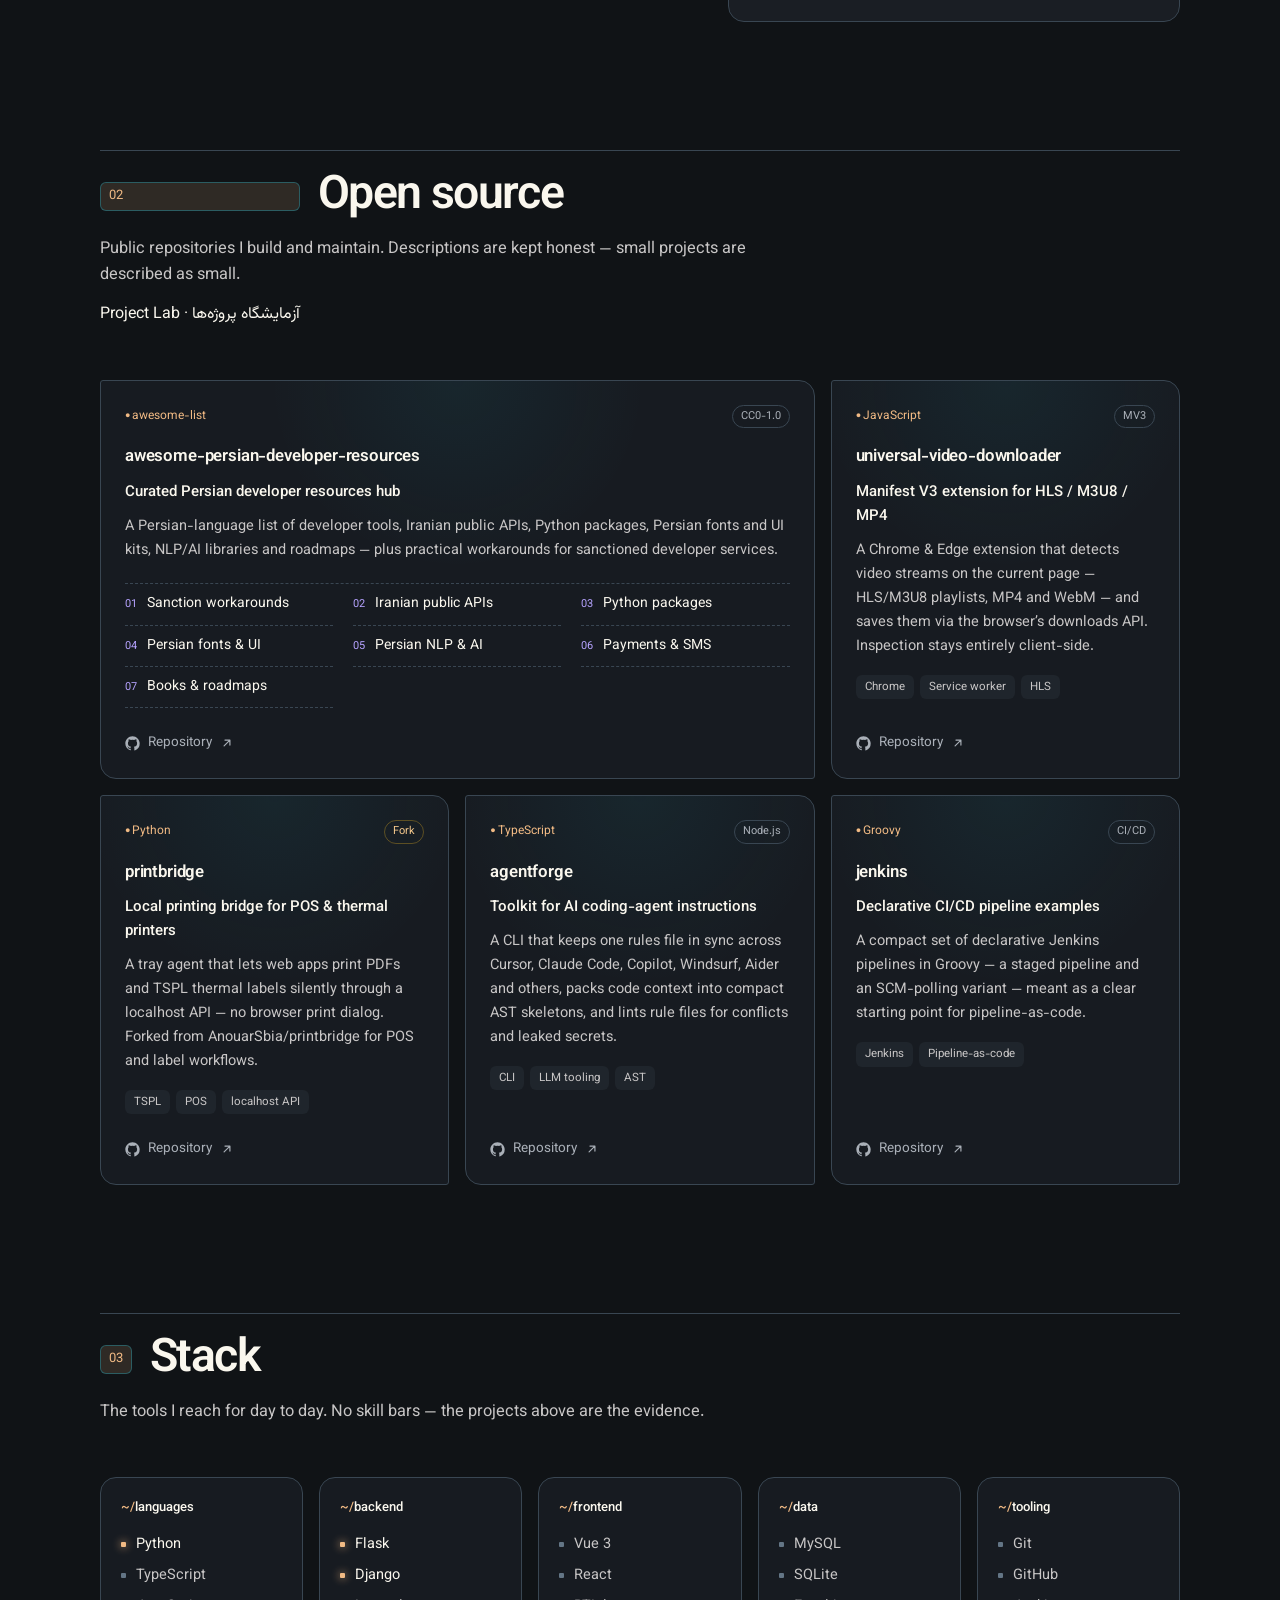
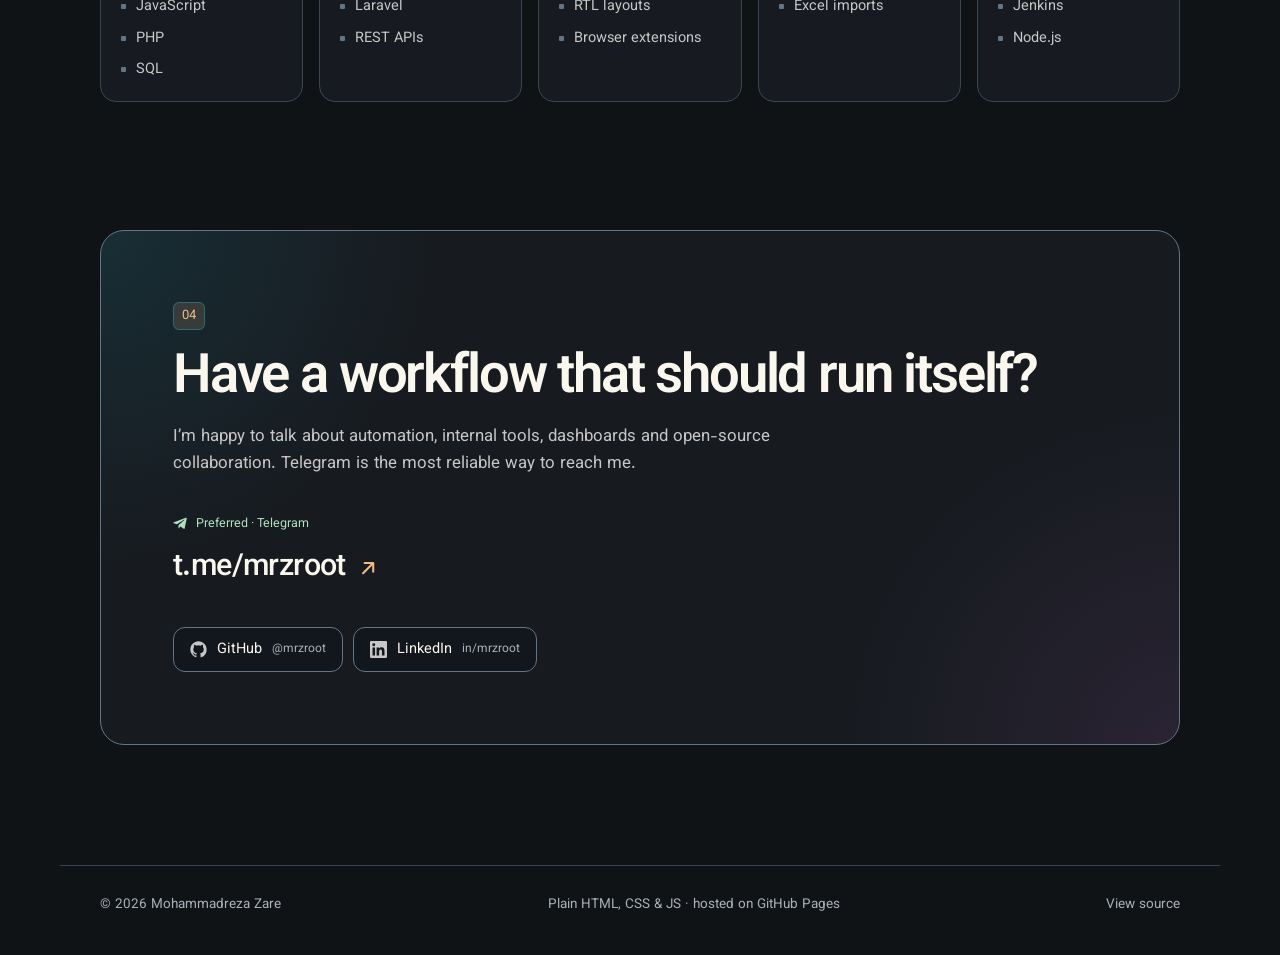
==== commit 8ebe82aa: "Redesign project website and unify typography with Vazirmatn" ====
--- a/index.html
+++ b/index.html
@@ -19,9 +19,6 @@
   <meta property="og:image" content="https://mrzroot.github.io/website-portfolio-demos/assets/og.png">
   <meta name="twitter:card" content="summary_large_image">
 
-  <link rel="preconnect" href="https://fonts.googleapis.com">
-  <link rel="preconnect" href="https://fonts.gstatic.com" crossorigin>
-  <link href="https://fonts.googleapis.com/css2?family=Geist:wght@400;500;600;700&family=JetBrains+Mono:wght@400;500;600&family=Vazirmatn:wght@400;500;600;700&display=swap" rel="stylesheet">
   <link rel="stylesheet" href="assets/site.css">
 
   <script type="application/ld+json">
@@ -37,6 +34,7 @@
     "knowsAbout": ["Python", "Flask", "Django", "Laravel", "Vue", "React", "TypeScript", "MySQL", "SQLite", "Git", "Automation"]
   }
   </script>
+<link rel="stylesheet" href="assets/studio.css">
 </head>
 <body>
   <svg width="0" height="0" style="position:absolute" aria-hidden="true">
--- a/assets/studio.css
+++ b/assets/studio.css
@@ -0,0 +1,12 @@
+@import url("font.css");
+html:root{--bg:#101316;--bg-2:#171b20;--surface:#171b21;--surface-2:#232a31;--line:#394652;--line-2:#637585;--text:#faf7ee;--muted:#c8c6c6;--dim:#aab0b8;--cyan:#f1ba84;--cyan-soft:#f1ba8424;--magenta:#b6a3ff;--magenta-soft:#b6a3ff2b;--green:#ade1bd;--amber:#f5c88c}
+html .backdrop{background:radial-gradient(ellipse at 16% 14%,#45312b,transparent 43%),radial-gradient(ellipse at 82% 24%,#242d46,transparent 50%),var(--bg)}
+html .backdrop .glow{opacity:.18}
+html .nav.scrolled{background:#141b22ec}
+html .hero{grid-template-columns:minmax(0,.9fr) minmax(0,1.1fr);gap:clamp(1.4rem,5vw,4rem);padding-top:clamp(5.2rem,10vw,9rem);padding-bottom:clamp(2.8rem,8vw,6rem)}
+html .hero h1{font-weight:870;line-height:1.12;letter-spacing:-.065em}
+html[dir=rtl] .hero h1{letter-spacing:normal}
+html .hero-kicker{letter-spacing:.10em;border-radius:2px 12px 2px 12px}
+html .card,html .stack-item{border-radius:3px 16px 3px 16px}
+html .section-head{border-block-start:1px solid var(--line);padding-block-start:1.25rem}
+@media(max-width:850px){html .hero{grid-template-columns:1fr}}
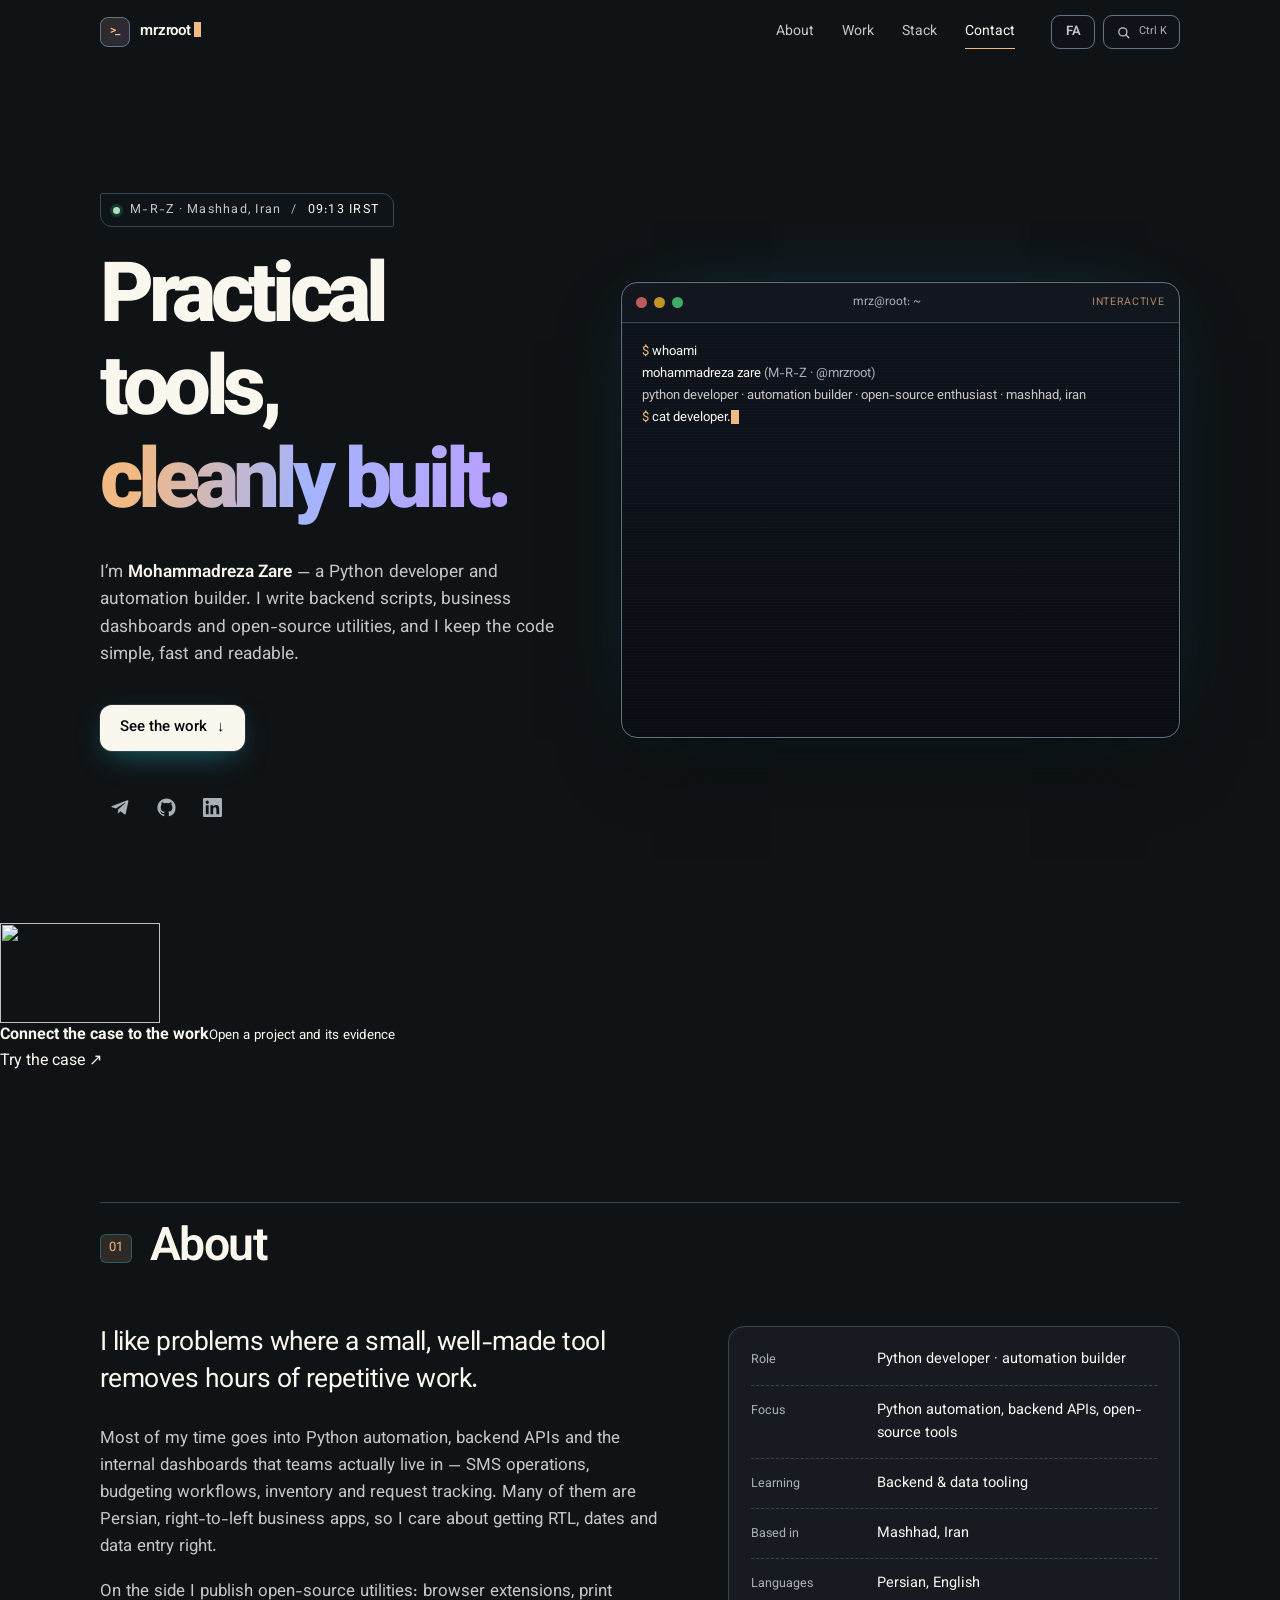
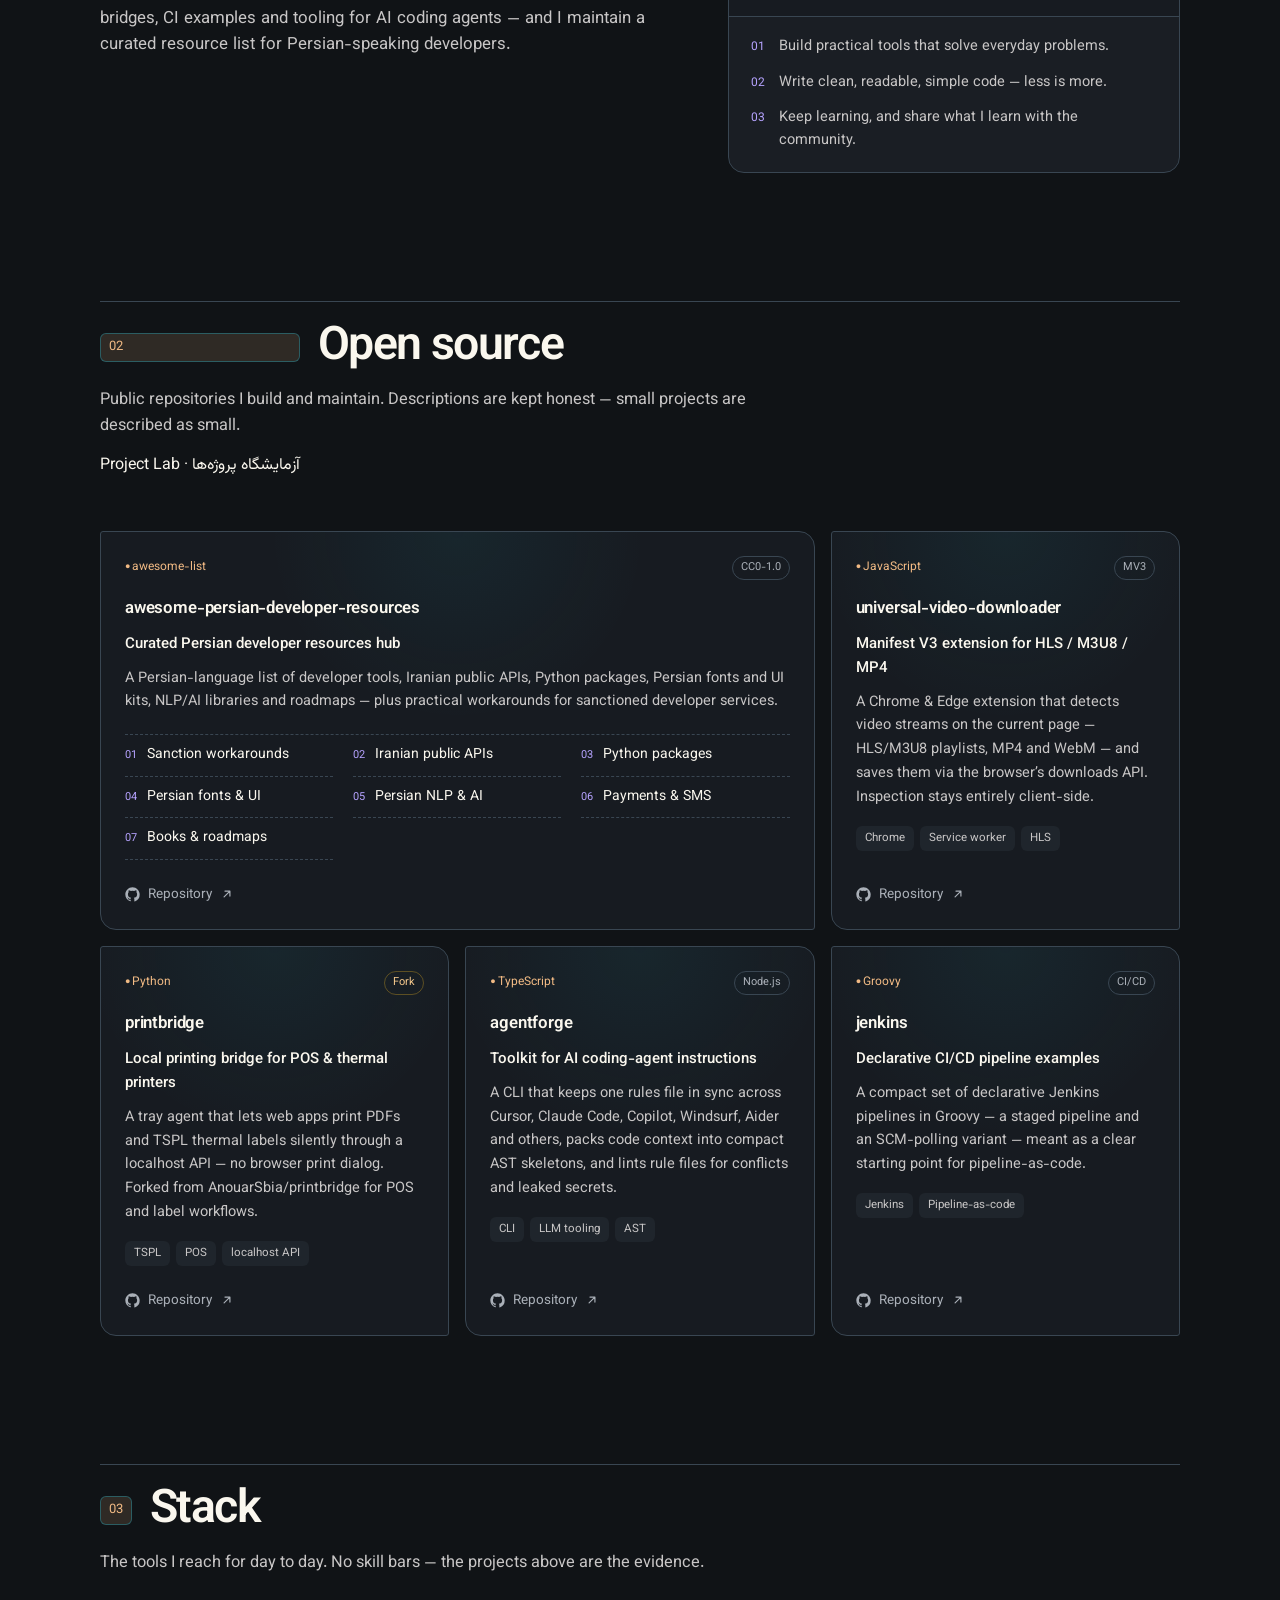
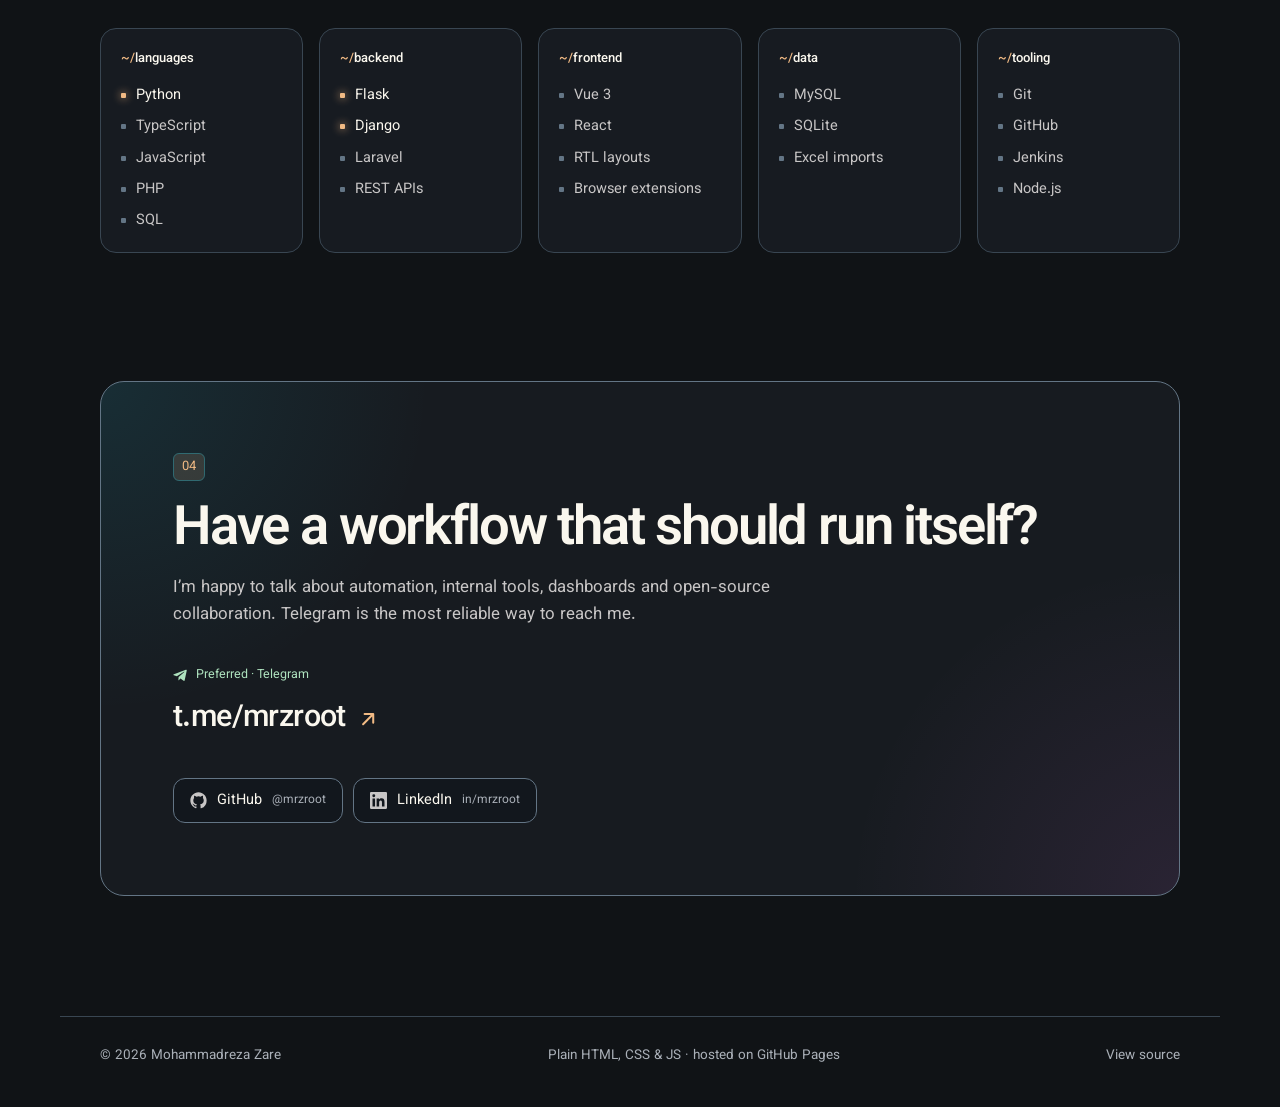
==== commit e62703ab: "Add the interactive project case to the landing page" ====
--- a/index.html
+++ b/index.html
@@ -35,7 +35,7 @@
   }
   </script>
 <link rel="stylesheet" href="assets/studio.css">
-</head>
+<link rel="stylesheet" href="/assets/studio-mark.css"></head>
 <body>
   <svg width="0" height="0" style="position:absolute" aria-hidden="true">
     <symbol id="i-github" viewBox="0 0 24 24"><path fill="currentColor" d="M12 .5C5.73.5.5 5.74.5 12.02c0 5.08 3.29 9.39 7.86 10.91.58.11.79-.25.79-.56v-2c-3.2.7-3.87-1.37-3.87-1.37-.52-1.33-1.28-1.69-1.28-1.69-1.04-.71.08-.7.08-.7 1.15.08 1.76 1.19 1.76 1.19 1.03 1.76 2.69 1.25 3.35.96.1-.75.4-1.25.73-1.54-2.55-.29-5.24-1.28-5.24-5.69 0-1.26.45-2.29 1.19-3.1-.12-.29-.52-1.46.11-3.05 0 0 .97-.31 3.17 1.18a11 11 0 0 1 5.77 0c2.2-1.49 3.17-1.18 3.17-1.18.63 1.59.23 2.76.11 3.05.74.81 1.19 1.84 1.19 3.1 0 4.42-2.69 5.39-5.25 5.68.41.36.78 1.06.78 2.14v3.17c0 .31.21.68.8.56A11.53 11.53 0 0 0 23.5 12C23.5 5.74 18.27.5 12 .5z"/></symbol>
@@ -114,6 +114,11 @@
         </div>
       </div>
     </section>
+<aside class="studio-project-entry" style="--entry-color:#cbc4ff">
+  <img src="/assets/thumbs/showcase-website-portfolio-demos.webp" alt="" width="160" height="100" loading="lazy" decoding="async">
+  <div><strong>Connect the case to the work</strong><small>Open a project and its evidence</small></div>
+  <a href="/playground/?project=website-portfolio-demos&amp;lang=en">Try the case ↗</a>
+</aside>
 
     <!-- ABOUT -->
     <section class="section container" id="about" aria-labelledby="about-title">
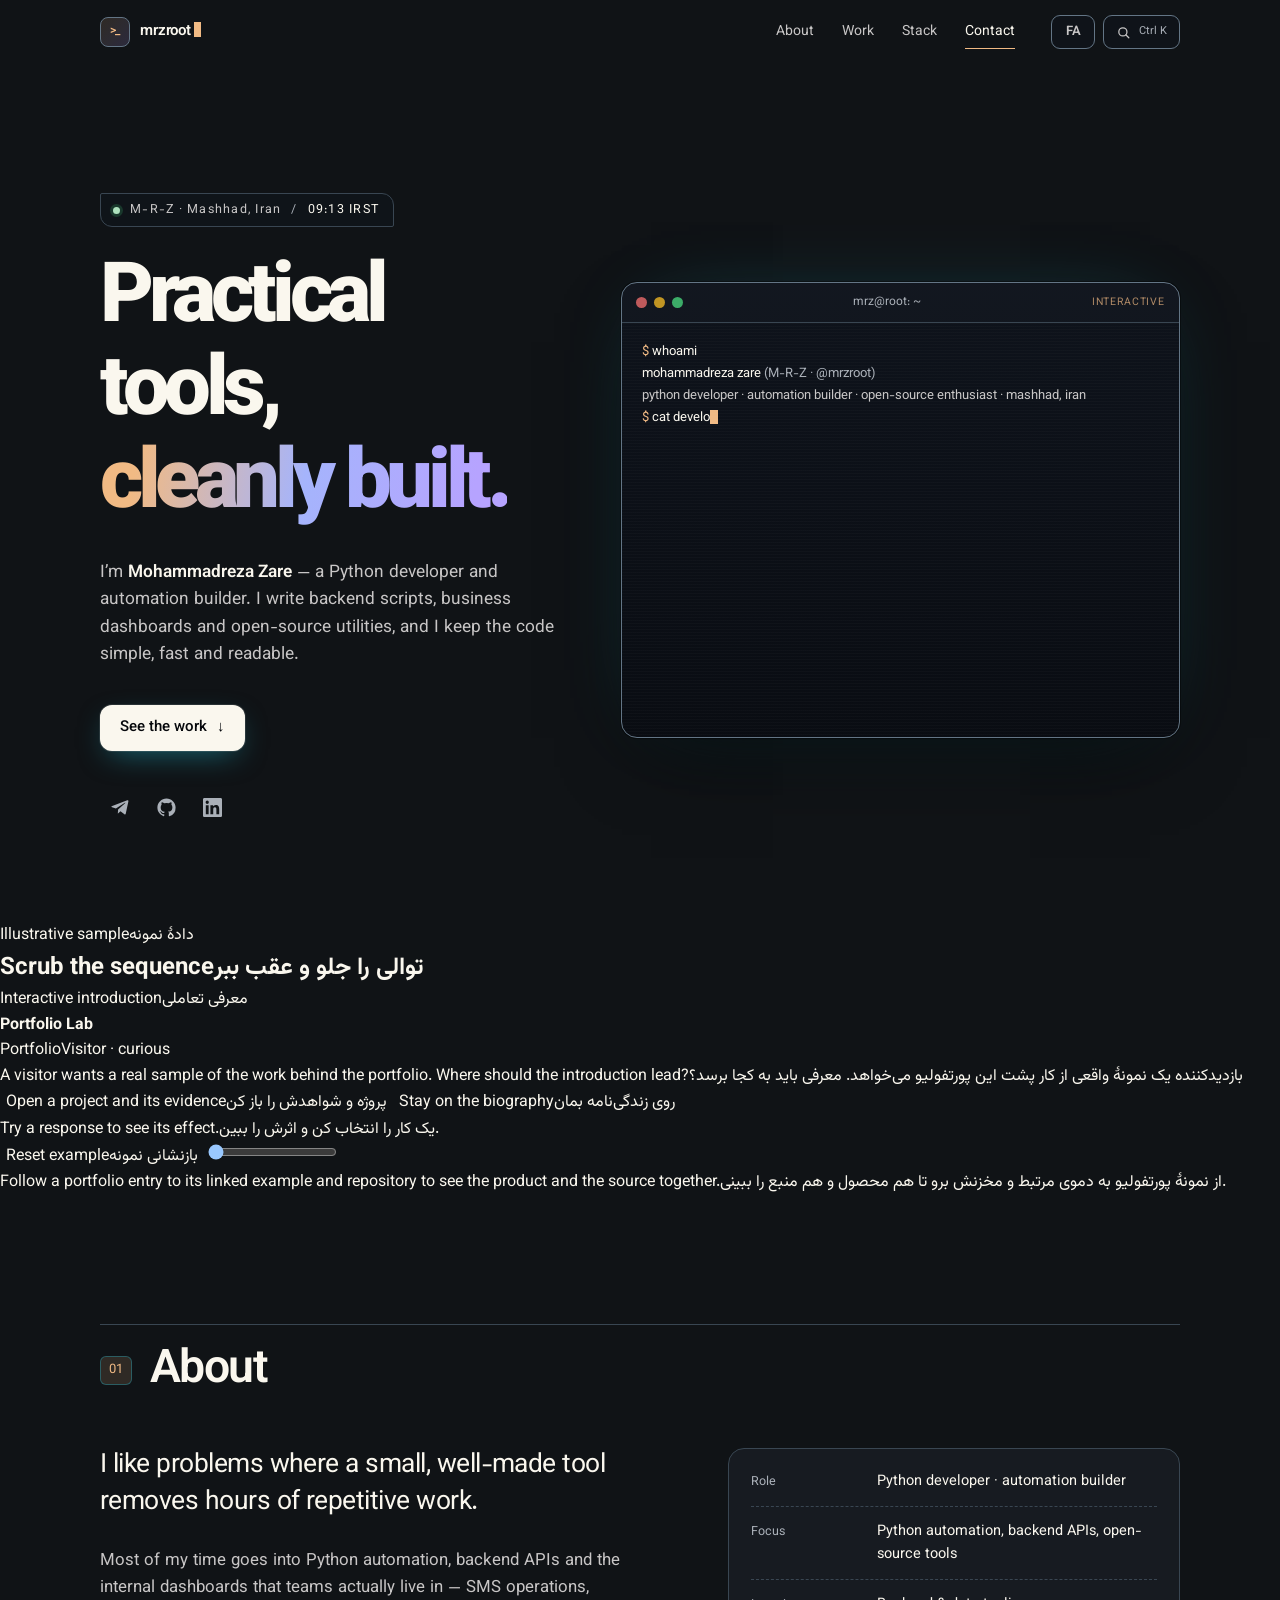
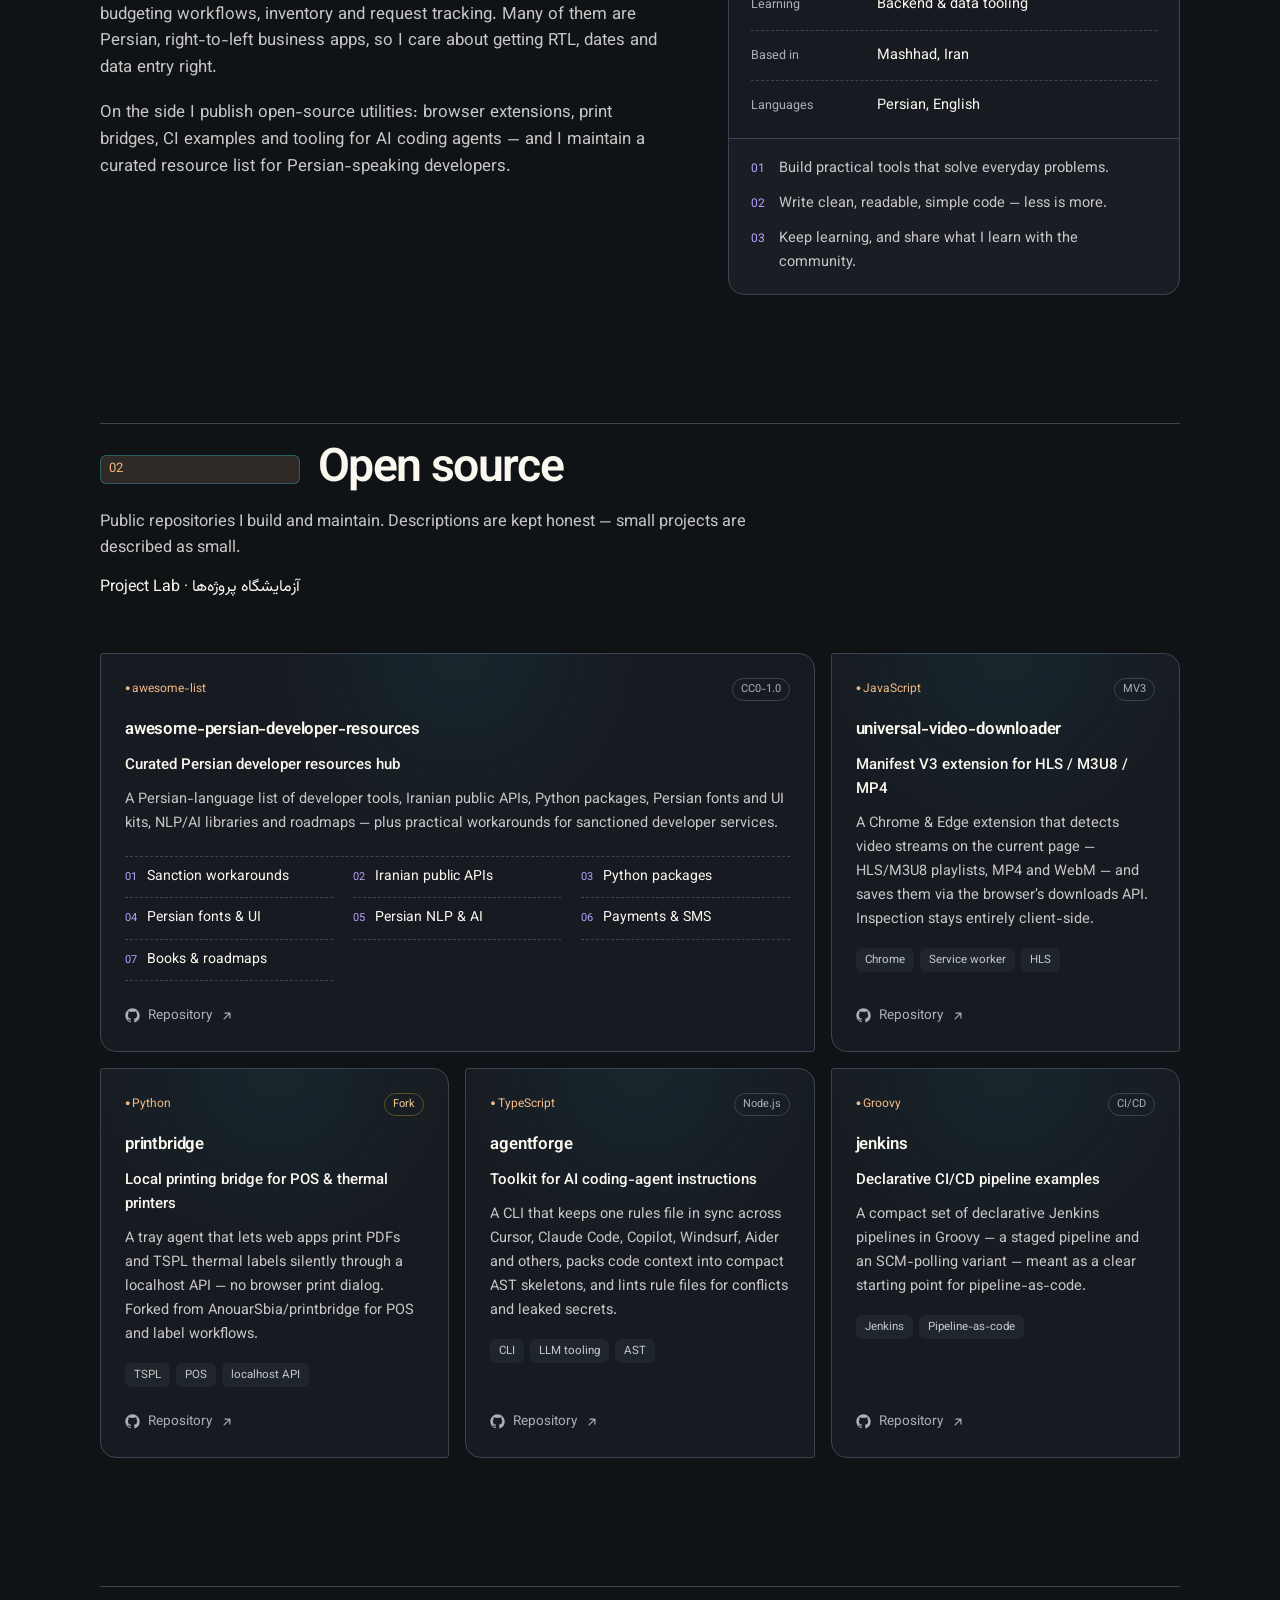
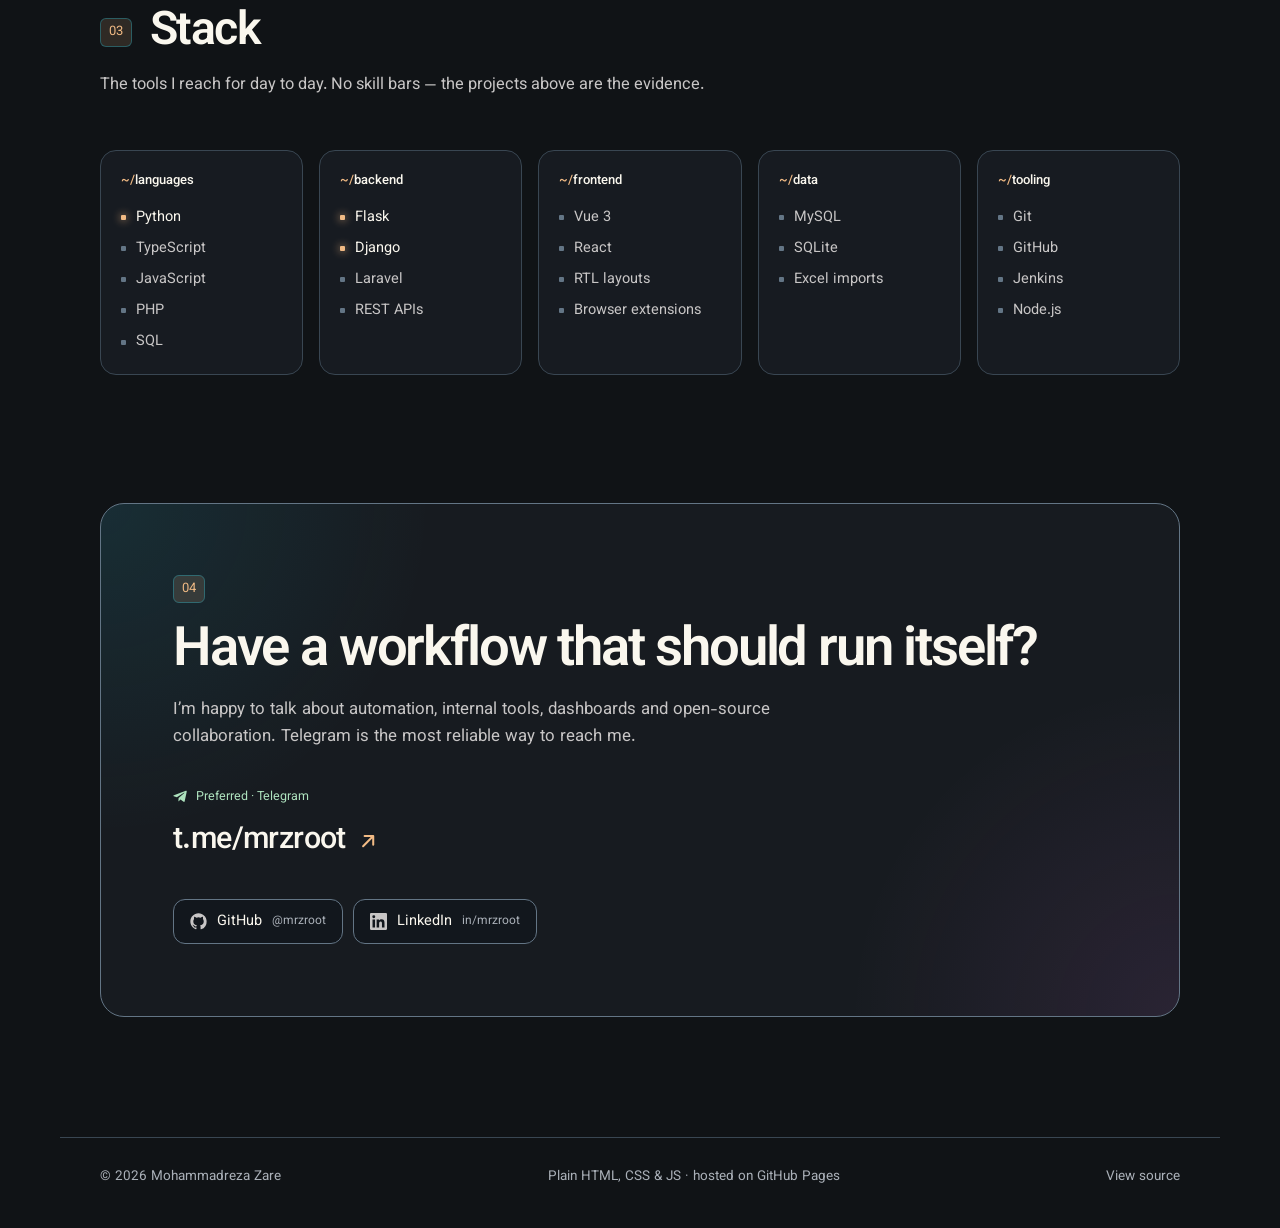
==== commit 217dabc5: "Give the standalone project its own interactive introduction" ====
--- a/index.html
+++ b/index.html
@@ -35,7 +35,7 @@
   }
   </script>
 <link rel="stylesheet" href="assets/studio.css">
-<link rel="stylesheet" href="/assets/studio-mark.css"></head>
+<link rel="stylesheet" href="/assets/studio-mark.css"><link rel="stylesheet" href="/assets/portfolio/embed.css"><script defer src="/assets/portfolio/exhibit.js"></script></head>
 <body>
   <svg width="0" height="0" style="position:absolute" aria-hidden="true">
     <symbol id="i-github" viewBox="0 0 24 24"><path fill="currentColor" d="M12 .5C5.73.5.5 5.74.5 12.02c0 5.08 3.29 9.39 7.86 10.91.58.11.79-.25.79-.56v-2c-3.2.7-3.87-1.37-3.87-1.37-.52-1.33-1.28-1.69-1.28-1.69-1.04-.71.08-.7.08-.7 1.15.08 1.76 1.19 1.76 1.19 1.03 1.76 2.69 1.25 3.35.96.1-.75.4-1.25.73-1.54-2.55-.29-5.24-1.28-5.24-5.69 0-1.26.45-2.29 1.19-3.1-.12-.29-.52-1.46.11-3.05 0 0 .97-.31 3.17 1.18a11 11 0 0 1 5.77 0c2.2-1.49 3.17-1.18 3.17-1.18.63 1.59.23 2.76.11 3.05.74.81 1.19 1.84 1.19 3.1 0 4.42-2.69 5.39-5.25 5.68.41.36.78 1.06.78 2.14v3.17c0 .31.21.68.8.56A11.53 11.53 0 0 0 23.5 12C23.5 5.74 18.27.5 12 .5z"/></symbol>
@@ -114,11 +114,32 @@
         </div>
       </div>
     </section>
-<aside class="studio-project-entry" style="--entry-color:#cbc4ff">
-  <img src="/assets/thumbs/showcase-website-portfolio-demos.webp" alt="" width="160" height="100" loading="lazy" decoding="async">
-  <div><strong>Connect the case to the work</strong><small>Open a project and its evidence</small></div>
-  <a href="/playground/?project=website-portfolio-demos&amp;lang=en">Try the case ↗</a>
-</aside>
+<div class="atlas-embedded" data-motif="film" style="--exhibit-hue:282"><section class="exhibit-studio" id="portfolio-example" data-project="website-portfolio-demos" data-motif="film" data-state="0" aria-labelledby="portfolio-example-title">
+    <div class="exhibit-studio-head"><div><p class="exhibit-kicker"><span class="pf-en" lang="en">Illustrative sample</span><span class="pf-fa" lang="fa">دادهٔ نمونه</span></p><h2 id="portfolio-example-title"><span class="pf-en" lang="en">Scrub the sequence</span><span class="pf-fa" lang="fa">توالی را جلو و عقب ببر</span></h2></div>
+       <a href="/projects/guide/website-portfolio-demos/"><span class="pf-en" lang="en">Interactive introduction</span><span class="pf-fa" lang="fa">معرفی تعاملی</span> <i class="exhibit-arrow" aria-hidden="true"></i></a></div>
+    <div class="exhibit-lab">
+      <div class="stage-picture" aria-hidden="true">
+        <div class="stage-sign"><i></i><i></i><i></i><strong dir="ltr">Portfolio Lab</strong></div>
+
+        <div class="stage-track" dir="ltr"></div>
+        <div class="stage-evidence" dir="ltr"><span dir="auto">Portfolio</span><span dir="auto">Visitor · curious</span></div>
+      </div>
+      <div class="stage-work">
+        <p><span class="pf-en" lang="en">A visitor wants a real sample of the work behind the portfolio. Where should the introduction lead?</span><span class="pf-fa" lang="fa">بازدیدکننده یک نمونهٔ واقعی از کار پشت این پورتفولیو می‌خواهد. معرفی باید به کجا برسد؟</span></p>
+        <div class="stage-actions" role="group" aria-label="Example controls / کنترل‌های نمونه">
+          <button type="button" data-stage="1" aria-pressed="false"><span class="pf-en" lang="en">Open a project and its evidence</span><span class="pf-fa" lang="fa">پروژه و شواهدش را باز کن</span><i class="exhibit-arrow" aria-hidden="true"></i></button><button type="button" data-stage="2" aria-pressed="false"><span class="pf-en" lang="en">Stay on the biography</span><span class="pf-fa" lang="fa">روی زندگی‌نامه بمان</span><i class="exhibit-arrow" aria-hidden="true"></i></button>
+        </div>
+        <output class="stage-result" aria-live="polite"><span class="pf-en" lang="en">Try a response to see its effect.</span><span class="pf-fa" lang="fa">یک کار را انتخاب کن و اثرش را ببین.</span></output>
+        <div class="stage-foot">
+          <button type="button" data-stage="0" aria-pressed="true"><span class="pf-en" lang="en">Reset example</span><span class="pf-fa" lang="fa">بازنشانی نمونه</span></button>
+          <input type="range" min="0" max="2" value="0" step="1" aria-label="Example position / مرحلهٔ نمونه">
+        </div>
+      </div>
+    </div>
+   </section>
+    <p class="exhibit-takeaway"><span class="pf-en" lang="en">Follow a portfolio entry to its linked example and repository to see the product and the source together.</span><span class="pf-fa" lang="fa">از نمونهٔ پورتفولیو به دموی مرتبط و مخزنش برو تا هم محصول و هم منبع را ببینی.</span></p>
+    <script type="application/json" data-embed-project>{"entries":[{"id":"website-portfolio-demos","group":"showcase","motif":"film","color":"#cbc4ff","title":["Connect the case to the work","از نمونه به پروژه برس"],"brief":["A visitor wants a real sample of the work behind the portfolio. Where should the introduction lead?","بازدیدکننده یک نمونهٔ واقعی از کار پشت این پورتفولیو می‌خواهد. معرفی باید به کجا برسد؟"],"actions":[["Open a project and its evidence","پروژه و شواهدش را باز کن"],["Stay on the biography","روی زندگی‌نامه بمان"]],"outcomes":[["The project page ties the description to a demonstration the visitor can try.","صفحهٔ پروژه توضیحات را به دمویی که قابل امتحان است وصل می‌کند."],["The biography gives context while leaving the requested example undiscovered.","زندگی‌نامه زمینه می‌دهد ولی نمونهٔ درخواستی هنوز پیدا نشده است."]],"evidence":[["Portfolio","Visitor · curious"],["Project page","Demo","Source"],["Biography","Example not opened"]],"name":"Portfolio Lab","kicker":["Portfolio demos","دموی نمونه‌کار"],"intro":["A separate terminal-themed portfolio lab. The review branch adds browser-only retrieval, CSV profiling and JSON mapping demos.","آزمایشگاه جداگانه با ظاهر ترمینال؛ شاخهٔ بازبینی سه دموی مرورگریِ جست‌وجوی متن، بررسی CSV و نگاشت JSON دارد."],"hint":["Open the terminal-style portfolio. For the browser-only labs, follow the source link to find the separately reviewed demos.","نمونه‌کارِ ترمینالی را باز کنید. برای آزمایش‌های مرورگری، از پیوند مخزن به دموهای جداگانهٔ بازبینی‌شده بروید."],"site":"/website-portfolio-demos/","source":"https://github.com/mrzroot/website-portfolio-demos/tree/review/project-refresh-20261125","layout":"contact","hue":282,"image":"/assets/thumbs/showcase-website-portfolio-demos.webp"}],"labels":{"map":["Project Atlas","اطلس پروژه‌ها"],"mapIntro":["Four ways to explore the projects. Choose a project to see what it does and open its interactive introduction.","چهار مسیر برای گشتن میان پروژه‌ها. یکی را انتخاب کن تا ببینی چه کار می‌کند و معرفی تعاملی‌اش را باز کنی."],"agents":["AI tooling","ابزارهای هوش مصنوعی"],"language":["Language and data","زبان و داده"],"systems":["Systems","سامانه‌ها"],"showcase":["Design and demos","طراحی و دمو"],"projects":["All projects","همهٔ پروژه‌ها"],"open":["Interactive introduction","معرفی تعاملی"],"test":["Try the example","نمونه را امتحان کن"],"story":["The situation","مسئله"],"reference":["Inspect the project","بررسی پروژه"],"source":["View source on GitHub","کد منبع در گیت‌هاب"],"demo":["Open project website","باز کردن سایت پروژه"],"guide":["Suggested first step","قدم اول پیشنهادی"],"sample":["Illustrative sample","دادهٔ نمونه"],"result":["What happens","نتیجه"],"choose":["Try a response to see its effect.","یک کار را انتخاب کن و اثرش را ببین."],"still":["Initial state","حالت اولیه"],"reset":["Reset example","بازنشانی نمونه"],"more":["Explore another project","یک پروژهٔ دیگر ببین"]}}</script>
+  </div>
 
     <!-- ABOUT -->
     <section class="section container" id="about" aria-labelledby="about-title">
